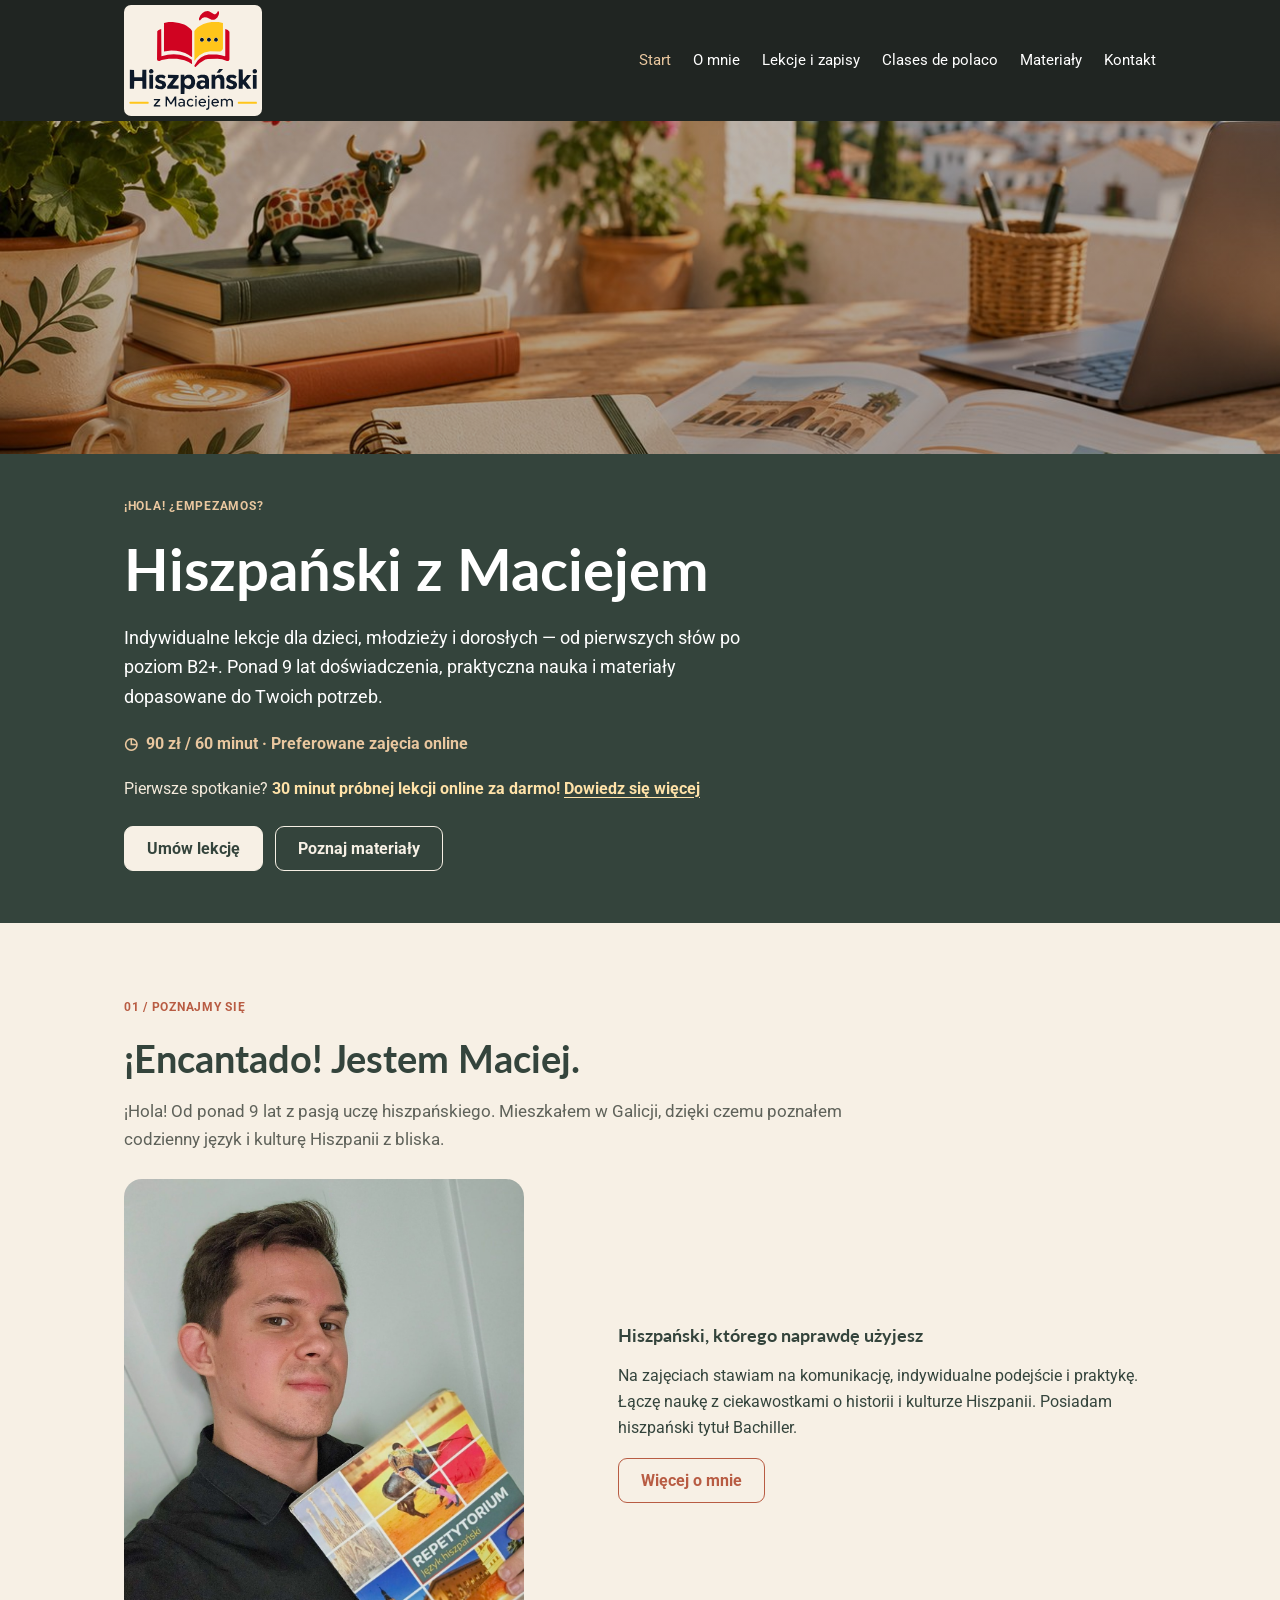
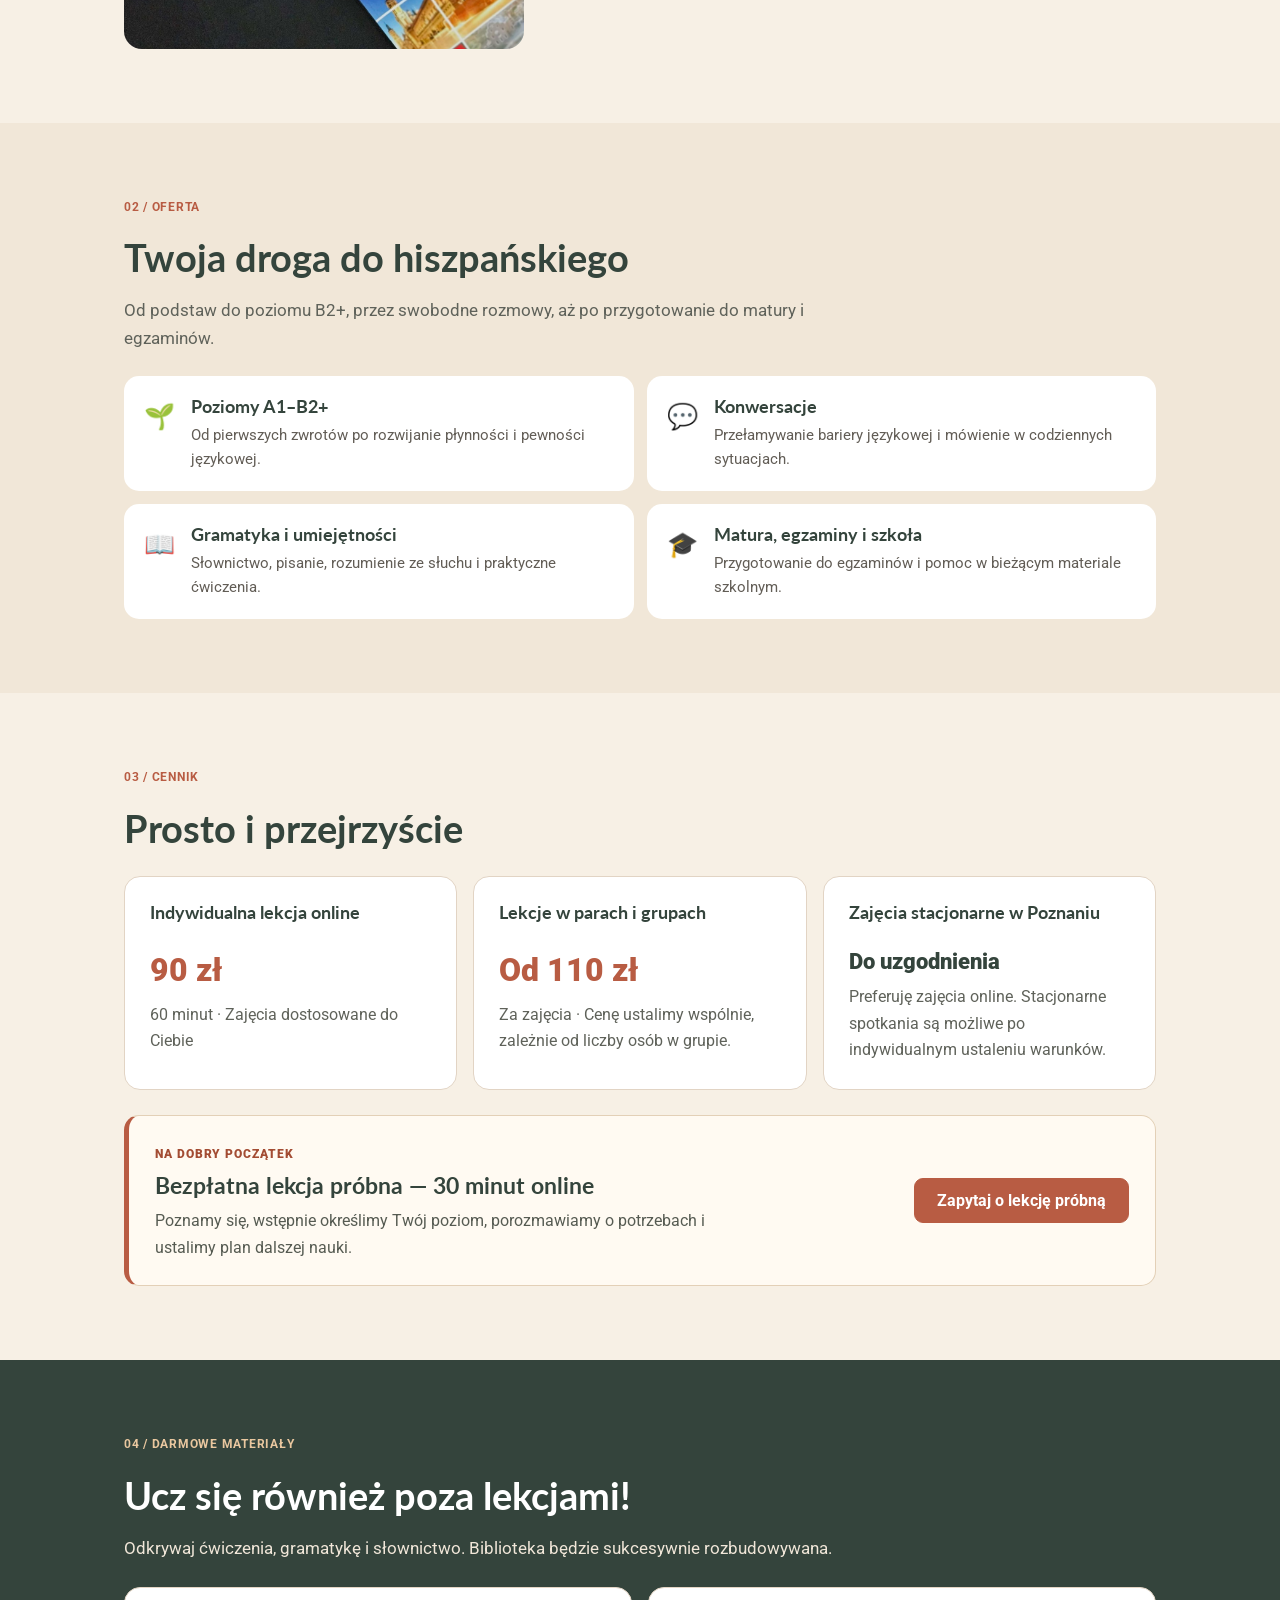
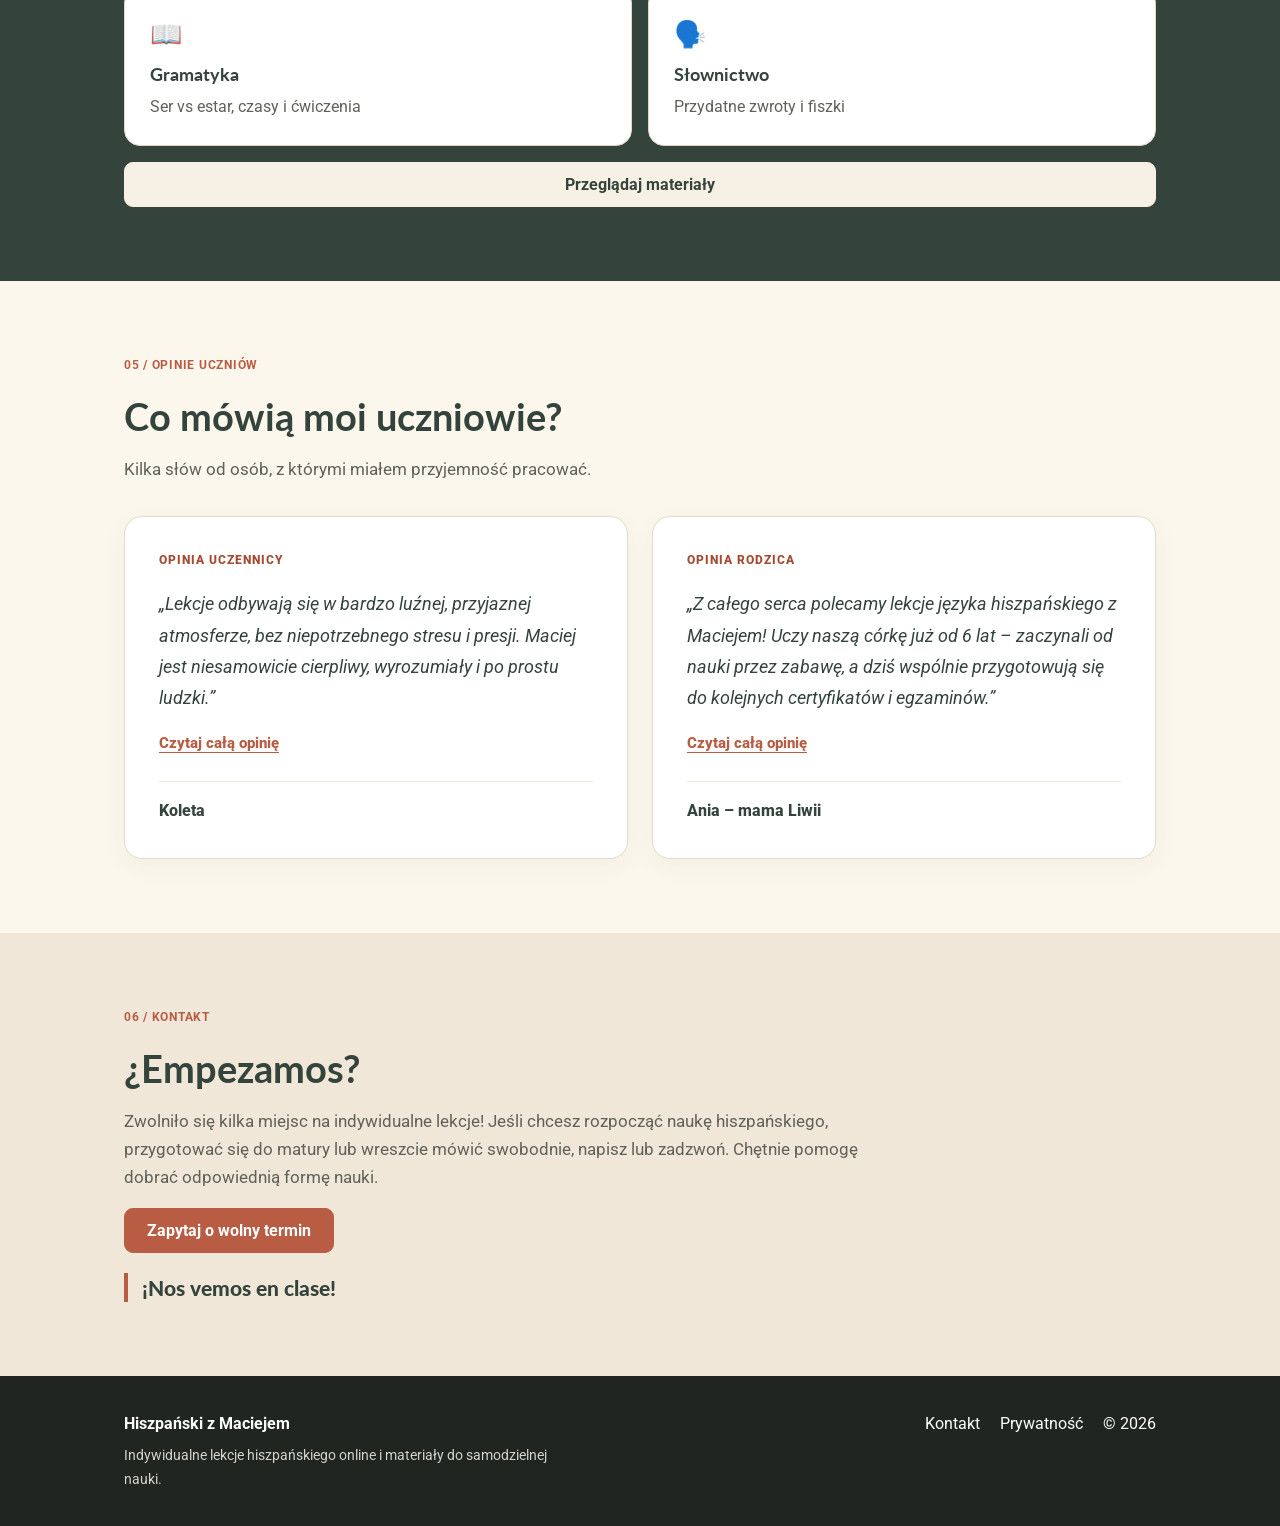
==== index.html @ 3c107425 "Label Polish lesson navigation in Spanish for Spanish-speaking visitors" ====
<!doctype html><html lang="pl"><head><meta charset="UTF-8"><meta name="viewport" content="width=device-width,initial-scale=1"><meta name="description" content="Indywidualne lekcje hiszpańskiego online: 90 zł / 60 minut. Bezpłatna lekcja próbna online 30 minut i darmowe materiały do nauki."><meta name="theme-color" content="#34443c"><title>Strona główna | Hiszpański z Maciejem</title><link rel="icon" href="assets/img/favicon.svg" type="image/svg+xml"><link rel="stylesheet" href="assets/css/style.css?v=20261109-opinie-karty"></head><body><a class="skip" href="#main">Przejdź do treści</a><header class="header"><div class="wrap nav"><a class="brand" href="index.html"><img src="assets/img/logo-stacked.svg" alt="Hiszpański z Maciejem"></a><button id="menu-toggle" aria-label="Otwórz menu" aria-controls="main-nav" aria-expanded="false">☰</button><nav id="main-nav" aria-label="Menu główne"><a href="index.html" aria-current="page">Start</a><a href="o-mnie.html" >O mnie</a><a href="lekcje.html" >Lekcje i zapisy</a><a href="polaco.html" lang="es" title="Clases de polaco para hispanohablantes">Clases de polaco</a><a href="materialy.html" >Materiały</a><a href="kontakt.html" >Kontakt</a></nav></div></header><main id="main"><section class="hero"><div class="hero-photo" role="img" aria-label="Śródziemnomorskie miejsce do nauki hiszpańskiego"></div><div class="wrap hero-content"><p class="eyebrow">¡HOLA! ¿EMPEZAMOS?</p><h1>Hiszpański z Maciejem</h1><p>Indywidualne lekcje dla dzieci, młodzieży i dorosłych — od pierwszych słów po poziom B2+. Ponad 9 lat doświadczenia, praktyczna nauka i materiały dopasowane do Twoich potrzeb.</p><div class="hero-price">◷ &nbsp;90 zł / 60 minut · Preferowane zajęcia online</div><p class="hero-trial">Pierwsze spotkanie? <strong>30 minut próbnej lekcji online za darmo!</strong> <a href="kontakt.html#lekcja-probna">Dowiedz się więcej</a></p><div class="actions"><a class="btn btn-light" href="kontakt.html#dane-kontaktowe">Umów lekcję</a><a class="btn btn-outline-light" href="materialy.html">Poznaj materiały</a></div></div></section><section class="section "><div class="wrap"><p class="eyebrow">01 / POZNAJMY SIĘ</p><h2>¡Encantado! Jestem Maciej.</h2><p class="lead">¡Hola! Od ponad 9 lat z pasją uczę hiszpańskiego. Mieszkałem w Galicji, dzięki czemu poznałem codzienny język i kulturę Hiszpanii z bliska.</p><div class="split"><img class="portrait" src="assets/img/maciej.jpg" alt="Maciej z podręcznikiem do nauki języka hiszpańskiego"><div><h3>Hiszpański, którego naprawdę użyjesz</h3><p>Na zajęciach stawiam na komunikację, indywidualne podejście i praktykę. Łączę naukę z ciekawostkami o historii i kulturze Hiszpanii. Posiadam hiszpański tytuł Bachiller.</p><a class="btn btn-line" href="o-mnie.html">Więcej o mnie</a></div></div></div></section><section class="section "><div class="wrap"><p class="eyebrow">02 / OFERTA</p><h2>Twoja droga do hiszpańskiego</h2><p class="lead">Od podstaw do poziomu B2+, przez swobodne rozmowy, aż po przygotowanie do matury i egzaminów.</p><div class="offer-grid"><div class="offer-card"><span class="offer-icon" aria-hidden="true">🌱</span><div><h3>Poziomy A1–B2+</h3><p>Od pierwszych zwrotów po rozwijanie płynności i pewności językowej.</p></div></div><div class="offer-card"><span class="offer-icon" aria-hidden="true">💬</span><div><h3>Konwersacje</h3><p>Przełamywanie bariery językowej i mówienie w codziennych sytuacjach.</p></div></div><div class="offer-card"><span class="offer-icon" aria-hidden="true">📖</span><div><h3>Gramatyka i umiejętności</h3><p>Słownictwo, pisanie, rozumienie ze słuchu i praktyczne ćwiczenia.</p></div></div><div class="offer-card"><span class="offer-icon" aria-hidden="true">🎓</span><div><h3>Matura, egzaminy i szkoła</h3><p>Przygotowanie do egzaminów i pomoc w bieżącym materiale szkolnym.</p></div></div></div></div></section><section class="section "><div class="wrap"><p class="eyebrow">03 / CENNIK</p><h2>Prosto i przejrzyście</h2><p class="lead"></p><div class="cards three"><article class="price-card"><h3>Indywidualna lekcja online</h3><p class="price">90 zł</p><p>60 minut · Zajęcia dostosowane do Ciebie</p></article><article class="price-card"><h3>Lekcje w parach i grupach</h3><p class="price">Od 110 zł</p><p>Za zajęcia · Cenę ustalimy wspólnie, zależnie od liczby osób w grupie.</p></article><article class="price-card"><h3>Zajęcia stacjonarne w Poznaniu</h3><p class="price alt">Do uzgodnienia</p><p>Preferuję zajęcia online. Stacjonarne spotkania są możliwe po indywidualnym ustaleniu warunków.</p></article></div><aside class="trial-promo" aria-label="Bezpłatna lekcja próbna"><div><span class="trial-label">NA DOBRY POCZĄTEK</span><h3>Bezpłatna lekcja próbna — 30 minut online</h3><p>Poznamy się, wstępnie określimy Twój poziom, porozmawiamy o potrzebach i ustalimy plan dalszej nauki.</p></div><a class="btn" href="kontakt.html#dane-kontaktowe">Zapytaj o lekcję próbną</a></aside></div></section><section class="section dark"><div class="wrap"><p class="eyebrow">04 / DARMOWE MATERIAŁY</p><h2>Ucz się również poza lekcjami!</h2><p class="lead">Odkrywaj ćwiczenia, gramatykę i słownictwo. Biblioteka będzie sukcesywnie rozbudowywana.</p><div class="cards two"><a class="tile" href="materialy.html?temat=gramatyka"><span>📖</span><h3>Gramatyka</h3><p>Ser vs estar, czasy i ćwiczenia</p></a><a class="tile" href="materialy.html?temat=slownictwo"><span>🗣️</span><h3>Słownictwo</h3><p>Przydatne zwroty i fiszki</p></a></div><a class="btn btn-light full" href="materialy.html">Przeglądaj materiały</a></div></section><section class="section testimonials-section" id="opinie" aria-labelledby="testimonials-title"><div class="wrap"><p class="eyebrow">05 / OPINIE UCZNIÓW</p><h2 id="testimonials-title">Co mówią moi uczniowie?</h2><p class="lead testimonials-lead">Kilka słów od osób, z którymi miałem przyjemność pracować.</p><div class="testimonials-grid"><article class="testimonial-card"><span class="testimonial-kicker">OPINIA UCZENNICY</span><details class="testimonial-details"><summary><span class="testimonial-excerpt">„Lekcje odbywają się w bardzo luźnej, przyjaznej atmosferze, bez niepotrzebnego stresu i presji. Maciej jest niesamowicie cierpliwy, wyrozumiały i po prostu ludzki.”</span><span class="testimonial-action"><span class="testimonial-action-open">Czytaj całą opinię</span><span class="testimonial-action-close">Zwiń opinię</span></span></summary><blockquote class="testimonial-full"><p>„Lekcje odbywają się w bardzo luźnej, przyjaznej atmosferze, bez niepotrzebnego stresu i presji. Maciej jest niesamowicie cierpliwy, wyrozumiały i po prostu ludzki. Można się dogadać, zmienić plany, przełożyć coś, kiedy życie trochę pokrzyżuje szyki, i zawsze spotyka się to ze zrozumieniem. Nie ma nerwów, zniecierpliwienia ani poczucia, że za coś trzeba przepraszać. Do tego ziomalskie podejście, dzięki któremu nauka jest przyjemnością. Super człowiek i świetny nauczyciel. Polecam z całego serca!”</p></blockquote></details><cite class="testimonial-author">Koleta</cite></article><article class="testimonial-card"><span class="testimonial-kicker">OPINIA RODZICA</span><details class="testimonial-details"><summary><span class="testimonial-excerpt">„Z całego serca polecamy lekcje języka hiszpańskiego z Maciejem! Uczy naszą córkę już od 6 lat – zaczynali od nauki przez zabawę, a dziś wspólnie przygotowują się do kolejnych certyfikatów i egzaminów.”</span><span class="testimonial-action"><span class="testimonial-action-open">Czytaj całą opinię</span><span class="testimonial-action-close">Zwiń opinię</span></span></summary><blockquote class="testimonial-full"><p>„Z całego serca polecamy lekcje języka hiszpańskiego z Maciejem! Uczy naszą córkę już od 6 lat – zaczynali od nauki przez zabawę, a dziś wspólnie przygotowują się do kolejnych certyfikatów i egzaminów.</p><p>Maciej jest niezwykle cierpliwy, uważny i metodyczny. Dużą wagę przykłada do dokładnego wyjaśniania zagadnień, utrwalania nowego materiału i regularnych powtórek. Jednocześnie potrafi doskonale dopasować metody pracy do wieku, potrzeb i możliwości dziecka. Korzysta z różnorodnych materiałów i pomocy dydaktycznych – podręczników, ćwiczeń, kart pracy, quizów, filmików, książek czy krzyżówek. Co jednak szczególnie cenne, potrafi wyjść poza tradycyjne ramy lekcji i przenieść naukę do codziennego życia. Oklejanie przedmiotów w pokoju hiszpańskimi nazwami, aby utrwalić słownictwo, czy wspólny spacer po okolicy, podczas którego dziecko opisywało drogę i kierunki po hiszpańsku, to tylko niektóre z pomysłów, dzięki którym nauka staje się ciekawa, naturalna i naprawdę angażująca.</p><p>Świetnie motywuje, docenia postępy, a jednocześnie konstruktywnie wskazuje obszary do dalszej pracy. Co najważniejsze, nasza córka po sześciu latach nadal z przyjemnością czeka na kolejne lekcje. W jej opinii Maciej jest „genialnym nauczycielem” – a z ust nastolatki to naprawdę wyjątkowy komplement!</p><p>Polecamy Macieja z pełnym przekonaniem każdemu, kto szuka zaangażowanego, profesjonalnego nauczyciela, który nie tylko skutecznie uczy języka, ale także potrafi zarazić nim swoją pasją!”</p></blockquote></details><cite class="testimonial-author">Ania – mama Liwii</cite></article></div></div></section><section class="section "><div class="wrap"><p class="eyebrow">06 / KONTAKT</p><h2>¿Empezamos?</h2><p class="lead">Zwolniło się kilka miejsc na indywidualne lekcje! Jeśli chcesz rozpocząć naukę hiszpańskiego, przygotować się do matury lub wreszcie mówić swobodnie, napisz lub zadzwoń. Chętnie pomogę dobrać odpowiednią formę nauki.</p><a class="btn" href="kontakt.html#dane-kontaktowe">Zapytaj o wolny termin</a><p class="contact-tagline">¡Nos vemos en clase!</p></div></section></main><footer><div class="wrap footer-inner"><div><strong>Hiszpański z Maciejem</strong><p>Indywidualne lekcje hiszpańskiego online i materiały do samodzielnej nauki.</p></div><div class="foot-links"><a href="kontakt.html">Kontakt</a><a href="polityka-prywatnosci.html">Prywatność</a><span>© <span id="year">2026</span></span></div></div></footer><script src="assets/js/main.js?v=20261109-opinie-karty" defer></script></body></html>
---- assets/css/style.css ----
@import url('https://fonts.googleapis.com/css2?family=Lato:wght@400;700;900&family=Roboto:wght@400;500;700&display=swap');
:root{--cream:#F7F0E5;--sand:#E8DDCA;--terra:#B85C43;--green:#34443C;--olive:#68765A;--ink:#34443C;--muted:#5F625A;--gold:#E9C79F}*{box-sizing:border-box}html{scroll-behavior:smooth}body{margin:0;background:var(--cream);color:var(--ink);font-family:Roboto,Arial,sans-serif;line-height:1.65}img{max-width:100%;display:block}h1,h2,h3{font-family:Lato,Arial,sans-serif;line-height:1.25;margin:0 0 16px}h1{font-size:clamp(2.1rem,5vw,3.6rem)}h2{font-size:clamp(1.65rem,3.6vw,2.4rem)}h3{font-size:1.1rem}p{margin:0 0 16px}a{color:inherit}.wrap{max-width:1080px;margin:auto;padding:0 24px}.skip{position:absolute;top:-100px;left:8px;background:#fff;z-index:10;padding:8px}.skip:focus{top:8px}.header{background:#202522;position:relative;z-index:5}.nav{display:flex;align-items:center;justify-content:space-between;gap:22px;min-height:116px;padding-top:5px;padding-bottom:5px}.brand{display:flex;flex:0 0 auto;align-items:center;justify-content:center;background:var(--cream);border-radius:7px;padding:4px;line-height:0}.brand img{display:block;width:130px;max-width:100%;height:auto}nav{display:flex;gap:22px;align-items:center}nav a{color:#fff;text-decoration:none;font-size:.95rem}nav a:hover,nav a[aria-current]{color:var(--gold)}#menu-toggle{display:none;background:none;border:1px solid #fff;color:#fff;border-radius:6px;padding:5px 12px;font-size:23px}.hero{background:var(--green);color:#fff}.hero-photo{height:clamp(190px,26vw,340px);background:linear-gradient(#0004,#0005),url('../img/nauka.jpg') center 43%/cover no-repeat}.hero-content{padding-top:42px;padding-bottom:52px}.hero h1{margin-bottom:18px}.hero-content>p:not(.eyebrow){max-width:620px;font-size:1.12rem}.hero-price{color:var(--gold);font-weight:700;margin:20px 0 25px}.eyebrow{text-transform:uppercase;color:var(--terra);font-weight:700;letter-spacing:.06em;font-size:.78rem;margin-bottom:16px}.hero .eyebrow,.dark .eyebrow{color:var(--gold)}.actions{display:flex;gap:12px;flex-wrap:wrap}.btn{appearance:none;display:inline-block;background:var(--terra);color:white;border:1px solid var(--terra);border-radius:9px;padding:12px 22px;text-decoration:none;cursor:pointer;font:700 1rem Roboto,Arial,sans-serif;text-align:center}.btn:hover{filter:brightness(.94)}.btn-light{background:var(--cream);border-color:var(--cream);color:var(--green)}.btn-outline-light{background:transparent;border-color:var(--cream);color:var(--cream)}.btn-line{background:transparent;color:var(--terra)}.btn.full{display:block;margin-top:16px}.section{padding:74px 0}.section:nth-of-type(odd){background:#F1E7D8}.section.dark{background:var(--green);color:white}.lead{font-size:1.06rem;max-width:750px;color:var(--muted)}.dark .lead{color:#F0E6D8}.split{display:grid;grid-template-columns:minmax(0,1fr) minmax(0,1.2fr);align-items:center;gap:45px;margin-top:25px}.portrait{width:100%;max-width:400px;max-height:470px;object-fit:cover;object-position:center 35%;border-radius:18px}.cards{display:grid;gap:16px;margin-top:24px}.two{grid-template-columns:repeat(2,minmax(0,1fr))}.three{grid-template-columns:repeat(3,minmax(0,1fr))}.offer-grid{display:grid;grid-template-columns:repeat(2,minmax(0,1fr));gap:13px;margin-top:23px}.offer-card{background:white;border-radius:15px;padding:20px;display:flex;align-items:flex-start;gap:16px}.offer-card p{color:#625D56;font-size:.91rem;margin:0}.offer-card h3{margin:0 0 5px}.offer-icon{font-size:25px}.price-card,.tile,.material-card{background:white;border:1px solid #E2D4C4;border-radius:16px;padding:25px}.price-card h3{margin-bottom:20px}.price{font-size:2rem;color:var(--terra);font-weight:900;margin-bottom:5px}.price.alt{font-size:1.35rem;color:var(--green)}.price-card p:last-child{color:var(--muted);margin:0}.tile{text-decoration:none;color:var(--green)}.tile>span{font-size:26px}.tile h3{margin:8px 0}.tile p{color:var(--muted);margin:0}.dark .tile{color:var(--green)}.page-hero{background:var(--green);color:white;padding:68px 0}.page-hero p{max-width:750px}.page-hero .eyebrow{color:var(--gold)}.reading{max-width:780px}.reading h2{margin:28px 0 14px}.note{background:#fff4db;border-left:4px solid var(--terra);padding:14px 18px;border-radius:6px;color:#604e3f}.steps{padding-left:24px}.steps li{margin:12px 0}.filters{display:grid;grid-template-columns:2fr 1fr 1fr;gap:12px;margin:0 0 16px}.filters label,.contact-form label{font-weight:700;font-size:.88rem;display:block}input,select,textarea{width:100%;padding:12px;border:1px solid #c8b9a7;border-radius:9px;font:inherit;background:#fff;color:var(--ink);margin-top:6px}input:focus,select:focus,textarea:focus{outline:2px solid var(--terra);outline-offset:1px}.small{font-size:.82rem;color:var(--olive);margin-top:12px}.center{text-align:center}.material-card{display:flex;flex-direction:column;gap:9px}.material-card h3{margin:0}.material-card p{color:var(--muted);font-size:.92rem;margin:0;flex:1}.chip{display:inline-block;font-size:.74rem;background:#E9DCC8;border-radius:30px;padding:3px 9px;width:max-content;font-weight:700}.material-card a{color:var(--terra);font-weight:700}.back{display:inline-block;margin-bottom:15px;color:var(--terra)}.example{padding:13px 16px;background:white;border-left:3px solid var(--olive);margin:10px 0;border-radius:5px}.example strong{display:block}.example span{color:var(--muted)}fieldset{border:1px solid #D8C9B7;border-radius:12px;padding:18px;margin:18px 0;background:#fff}legend{font-weight:700;padding:0 5px}.answer{display:block;margin:9px 0}.answer input{width:auto;margin:0 8px 0 0}.feedback{font-size:.9rem;margin-top:8px;font-weight:700}.contact-form{display:grid;gap:18px}.foot-links{display:flex;gap:20px;flex-wrap:wrap}footer{background:#202522;color:white;padding:35px 0}.footer-inner{display:flex;justify-content:space-between;gap:25px}.footer-inner p{max-width:440px;font-size:.88rem;color:#d5d2ca;margin:7px 0 0}footer a{text-decoration:none}footer a:hover{text-decoration:underline}[hidden]{display:none!important}:focus-visible{outline:3px solid #DCA96C;outline-offset:3px}@media(max-width:750px){.nav{min-height:84px;padding-top:5px;padding-bottom:5px}.brand img{width:90px}#menu-toggle{display:block;order:2}nav{display:none;position:absolute;top:100%;left:0;right:0;background:#202522;padding:12px 24px 22px;flex-direction:column;align-items:flex-start}nav.open{display:flex}.hero-photo{height:225px}.hero-content{padding-top:35px;padding-bottom:35px}.section{padding:48px 0}.split,.offer-grid,.two,.three{grid-template-columns:1fr}.portrait{max-width:340px;max-height:450px}.filters{grid-template-columns:1fr}.footer-inner{flex-direction:column}.wrap{padding-left:18px;padding-right:18px}.actions{flex-direction:column}.actions .btn{width:100%}}@media print{.header,footer,.btn,.back,.contact-form,.actions{display:none!important}body{background:#fff!important}.section,.page-hero{background:#fff!important;color:#000!important;padding:12px}.wrap{max-width:100%}.quiz button{display:none}}

/* Czytelne zakończenie sekcji kontaktowej na stronie głównej. */
.contact-tagline{font-family:Lato,Arial,sans-serif;font-size:clamp(1.1rem,2.2vw,1.3rem);font-weight:900;line-height:1.4;color:var(--green);margin:20px 0 0;padding-left:14px;border-left:4px solid var(--terra);text-align:left}

/* Rozbudowane materiały dydaktyczne: wyjaśnienia, czytanki i słowniczki. */
.grammar-rule{background:#fff;border:1px solid #e2d4c4;border-radius:12px;padding:18px 20px;margin:14px 0}
.grammar-rule h3{color:var(--terra);font-size:1.13rem;margin:0 0 8px}
.grammar-rule p{margin:0 0 10px}
.grammar-rule p:last-child{margin-bottom:0}
.grammar-rule-example{background:#f7f0e5;border-left:3px solid var(--olive);padding:8px 12px;border-radius:3px}
.grammar-rule-example strong{color:var(--green)}
.reading-text{background:#fff;border-left:5px solid var(--terra);border-radius:10px;padding:23px 25px;font-size:1.08rem;line-height:1.85}
.reading-text p:last-child{margin-bottom:0}
.lesson-glossary{display:grid;grid-template-columns:repeat(2,minmax(0,1fr));gap:10px 15px}
.glossary-entry{background:#fff;border:1px solid #e2d4c4;padding:12px 15px;border-radius:9px}
.glossary-entry dt{font-weight:700;color:var(--green)}
.glossary-entry dd{margin:4px 0 0;color:var(--muted)}
.quiz-heading{margin:24px 0 12px;color:var(--terra)}
.quiz fieldset:focus-within{border-color:var(--terra)}
@media(max-width:750px){.lesson-glossary{grid-template-columns:1fr}.reading-text{padding:18px}}


/* Gry edukacyjne: krzyżówki, wykreślanki oraz uzupełnianie luk. */
.game-panel{background:#fffaf2;border:1px solid #e2d4c4;border-radius:18px;padding:clamp(16px,3vw,30px);max-width:100%}
.game-instruction{color:var(--muted);max-width:760px;margin:0 0 22px}
.game-grid-scroll{max-width:100%;overflow-x:auto;overflow-y:hidden;padding-bottom:9px;overscroll-behavior-x:contain}
.cross-grid,.search-grid{--cell:39px;display:grid;grid-template-columns:repeat(var(--cols),var(--cell));gap:3px;width:max-content;margin:auto;padding:12px;background:#e8ddca;border-radius:12px}
.cross-cell,.search-cell{width:var(--cell);height:var(--cell);position:relative}
.cross-cell.blocked{background:transparent}
.cross-cell .cross-num{position:absolute;top:0;left:3px;font-size:.57rem;line-height:1.3;color:#4e5d55;pointer-events:none;z-index:1}
.cross-cell .cross-letter{display:block;width:100%;height:100%;margin:0;padding:9px 2px 0;background:white;color:#162b26;text-align:center;font:700 1.13rem Lato,Arial,sans-serif;border:1px solid #cbbda9;border-radius:3px;min-width:0}
.cross-cell.active .cross-letter{background:#fff4d6;border-color:#b78547}
.cross-cell.incorrect .cross-letter{background:#ffe5e0;border:2px solid #b85c43}
.cross-clues{display:grid;grid-template-columns:repeat(2,minmax(0,1fr));gap:22px;margin-top:25px}
.cross-clue-panel{min-width:0}
.cross-clue-panel h3{color:var(--terra);margin:0 0 12px}
.cross-clue{display:block;width:100%;margin:0 0 7px;padding:11px 13px;text-align:left;line-height:1.5;font:inherit;color:var(--green);background:white;border:1px solid #e2d4c4;border-radius:8px;cursor:pointer}
.cross-clue:hover,.cross-clue[aria-pressed="true"]{background:#fff0d1;border-color:#bf936a}
.search-cell{display:flex;align-items:center;justify-content:center;border:1px solid #d8c9b7;background:white;color:#253b32;border-radius:5px;cursor:pointer;font:700 1rem Lato,Arial,sans-serif;padding:0;touch-action:manipulation}
.search-cell:hover{background:#fff0d1}
.search-cell.chosen{background:#ffd388;border:2px solid var(--terra)}
.search-cell.found{background:#cadfc5;border-color:#4d7c51;color:#173e25}
.search-cell.chosen.found{outline:2px solid var(--terra)}
.search-words{list-style:none;display:grid;grid-template-columns:repeat(auto-fit,minmax(115px,1fr));gap:9px;margin:16px 0;padding:0}
.search-words li{border:1px solid #e2d4c4;background:white;border-radius:8px;padding:8px 10px;font-weight:700;text-align:center;letter-spacing:.025em}
.search-words li.word-found{background:#e2f0df;color:#3b6841;text-decoration:line-through}
.game-progress{font-weight:700;margin:18px 0 0}
.game-actions{display:flex;flex-wrap:wrap;align-items:center;gap:10px;margin-top:22px}
.game-actions .btn{min-height:44px}
.game-status{margin:18px 0 0;font-weight:700;min-height:1.5em;color:var(--green)}
.gap-paragraph{background:white;border:1px solid #e2d4c4;border-radius:12px;padding:18px 20px;line-height:2.8;font-size:1.06rem}
.gap-inline{display:inline-flex;align-items:center;gap:5px;margin:2px 4px 2px 2px;vertical-align:baseline}
.gap-input{width:12ch;max-width:38vw;min-width:8ch;margin:0;padding:6px 7px;border-radius:6px;border:1.5px solid #bca38c;background:#fff;font:700 1rem Roboto,Arial,sans-serif;text-align:center}
.gap-input.gap-correct{border-color:#34834d;background:#eaf7e9}
.gap-input.gap-wrong{border-color:#b85c43;background:#ffece4}
.gap-hint{color:#625d56;font-size:.68rem;white-space:normal;line-height:1.3;max-width:140px}
.gap-bank{background:#f7f0e5;border:1px solid #e2d4c4;border-radius:12px;padding:16px;margin:0 0 22px}
.gap-bank h3{font-size:1rem;margin-bottom:12px}
.gap-bank-list{display:flex;flex-wrap:wrap;gap:8px}
.gap-bank-button{border:1px solid #bea790;background:white;color:var(--green);font:700 .94rem Roboto,Arial,sans-serif;border-radius:20px;padding:8px 14px;cursor:pointer}
.gap-bank-button:hover{background:#fff0d1}
.gap-feedback{padding-left:22px;margin-top:20px}
.gap-feedback li{margin:7px 0}
.feedback-ok{color:#267343}
.feedback-error{color:#8f4333}
.game-library{border-top:1px solid #e2d4c4}
.game-library .filters{max-width:310px;display:block;margin:15px 0 20px}
.game-library .filters select{margin-top:6px}
@media(max-width:750px){
.cross-grid,.search-grid{--cell:33px;gap:2px;padding:9px}
.cross-cell .cross-letter{font-size:.95rem;padding-top:7px}
.cross-cell .cross-num{font-size:.49rem;left:2px}
.cross-clues{grid-template-columns:1fr;gap:17px}
.game-actions{flex-direction:column;align-items:stretch}
.game-actions .btn{width:100%}
.gap-paragraph{padding:12px;line-height:2.5}
.gap-hint{max-width:110px;font-size:.62rem}
.game-panel{padding:12px}
}
@media print{.game-actions,.game-status,.gap-bank{display:none!important}.game-panel{border:none;padding:0}.cross-grid,.search-grid{print-color-adjust:exact;-webkit-print-color-adjust:exact}.gap-input{border:1px solid #777}}


/* Bezpłatna lekcja próbna online */
.hero-trial{max-width:680px;margin:-7px 0 25px;font-size:1rem!important;line-height:1.6;color:#f4eadb}
.hero-trial strong{color:#ffe2a8}
.hero-trial a{color:#ffe2a8;font-weight:700;text-decoration:underline;text-underline-offset:3px}
.trial-card{margin:28px 0 24px;padding:26px 28px;border-radius:15px;border:1px solid #ead3b5;border-left:5px solid var(--terra);background:#fff9ed;box-shadow:0 3px 16px #34443c0b;scroll-margin-top:22px}
.trial-card h3{font-size:clamp(1.3rem,2.5vw,1.62rem);margin:10px 0 13px;color:var(--green)}
.trial-card p{color:#4f554c;max-width:690px}
.trial-card .btn{margin-top:5px}
.trial-label{display:inline-block;font-size:.77rem;font-weight:900;letter-spacing:.075em;color:#a34c33}
.trial-promo{display:flex;align-items:center;justify-content:space-between;gap:28px;margin-top:25px;padding:24px 26px;border-radius:15px;background:#fffaf2;border:1px solid #e3d0b7;border-left:5px solid var(--terra)}
.trial-promo h3{font-size:clamp(1.15rem,2.2vw,1.42rem);margin:6px 0 8px;color:var(--green)}
.trial-promo p{color:#565b52;margin:0;max-width:610px}
.trial-promo .btn{flex:0 0 auto}
@media(max-width:750px){.trial-card{padding:20px 18px}.trial-promo{flex-direction:column;align-items:stretch;padding:21px 18px;gap:18px}.trial-promo .btn{width:100%}.hero-trial{font-size:.95rem!important}}

/* Większy odstęp pod zaproszeniem na lekcję próbną w sekcji zapisów. */
.lesson-trial-card{margin-top:28px;margin-bottom:46px}
@media(max-width:750px){.lesson-trial-card{margin-bottom:34px}}

/* Nawigacja po dodaniu strony Polaco con Maciej */
@media (min-width:751px) and (max-width:1020px){
  .nav{gap:12px}
  .brand img{width:110px}
  nav{gap:12px}
  nav a{font-size:.86rem}
}
@media (min-width:751px) and (max-width:900px){
  .nav{min-height:84px}
  .brand img{width:90px}
  #menu-toggle{display:block;order:2}
  nav{display:none;position:absolute;top:100%;left:0;right:0;background:#202522;padding:12px 24px 22px;flex-direction:column;align-items:flex-start;gap:14px}
  nav.open{display:flex}
  nav a{font-size:.95rem}
}

/* Opinie uczniów na stronie głównej — statyczne karty, bez karuzeli */
.testimonials-section{background:#fcf7ed}
.testimonials-lead{max-width:760px;margin-bottom:32px}
.testimonials-grid{display:grid;grid-template-columns:repeat(2,minmax(0,1fr));gap:24px;align-items:stretch}
.testimonial-card{min-width:0;background:#fff;border:1px solid #e7d9c8;border-radius:18px;padding:clamp(22px,3vw,34px);box-shadow:0 7px 24px #34443c0c;display:flex;flex-direction:column}
.testimonial-kicker{display:block;margin-bottom:18px;color:#a34c33;font-size:.74rem;font-weight:850;letter-spacing:.085em}
.testimonial-details{margin:0;flex:1}
.testimonial-details summary{list-style:none;cursor:pointer}
.testimonial-details summary::-webkit-details-marker{display:none}
.testimonial-details summary::marker{content:""}
.testimonial-excerpt{display:block;font-size:clamp(1rem,1.7vw,1.12rem);line-height:1.75;font-style:italic;color:var(--green);overflow-wrap:anywhere}
.testimonial-action{display:inline-flex;align-items:center;margin-top:17px;color:var(--terra);font-weight:800;font-size:.93rem;text-decoration:underline;text-underline-offset:4px}
.testimonial-action-close,.testimonial-details[open] .testimonial-action-open{display:none}
.testimonial-details[open] .testimonial-action-close{display:inline}
.testimonial-details[open] .testimonial-excerpt{display:none}
.testimonial-details summary:hover .testimonial-action{color:#8f3e2a}
.testimonial-details summary:focus-visible{outline:3px solid var(--terra);outline-offset:6px;border-radius:4px}
.testimonial-full{margin:20px 0 0;padding:0;border:0;color:#4b554d;font-size:1rem;line-height:1.8;overflow-wrap:anywhere}
.testimonial-full p{margin:0 0 14px}
.testimonial-full p:last-child{margin-bottom:0}
.testimonial-author{display:block;margin-top:25px;padding-top:16px;border-top:1px solid #efe7dc;font-style:normal;font-weight:800;color:var(--green)}
@media(max-width:750px){.testimonials-grid{grid-template-columns:1fr;gap:18px}.testimonials-lead{margin-bottom:25px}.testimonial-card{padding:23px 20px}}
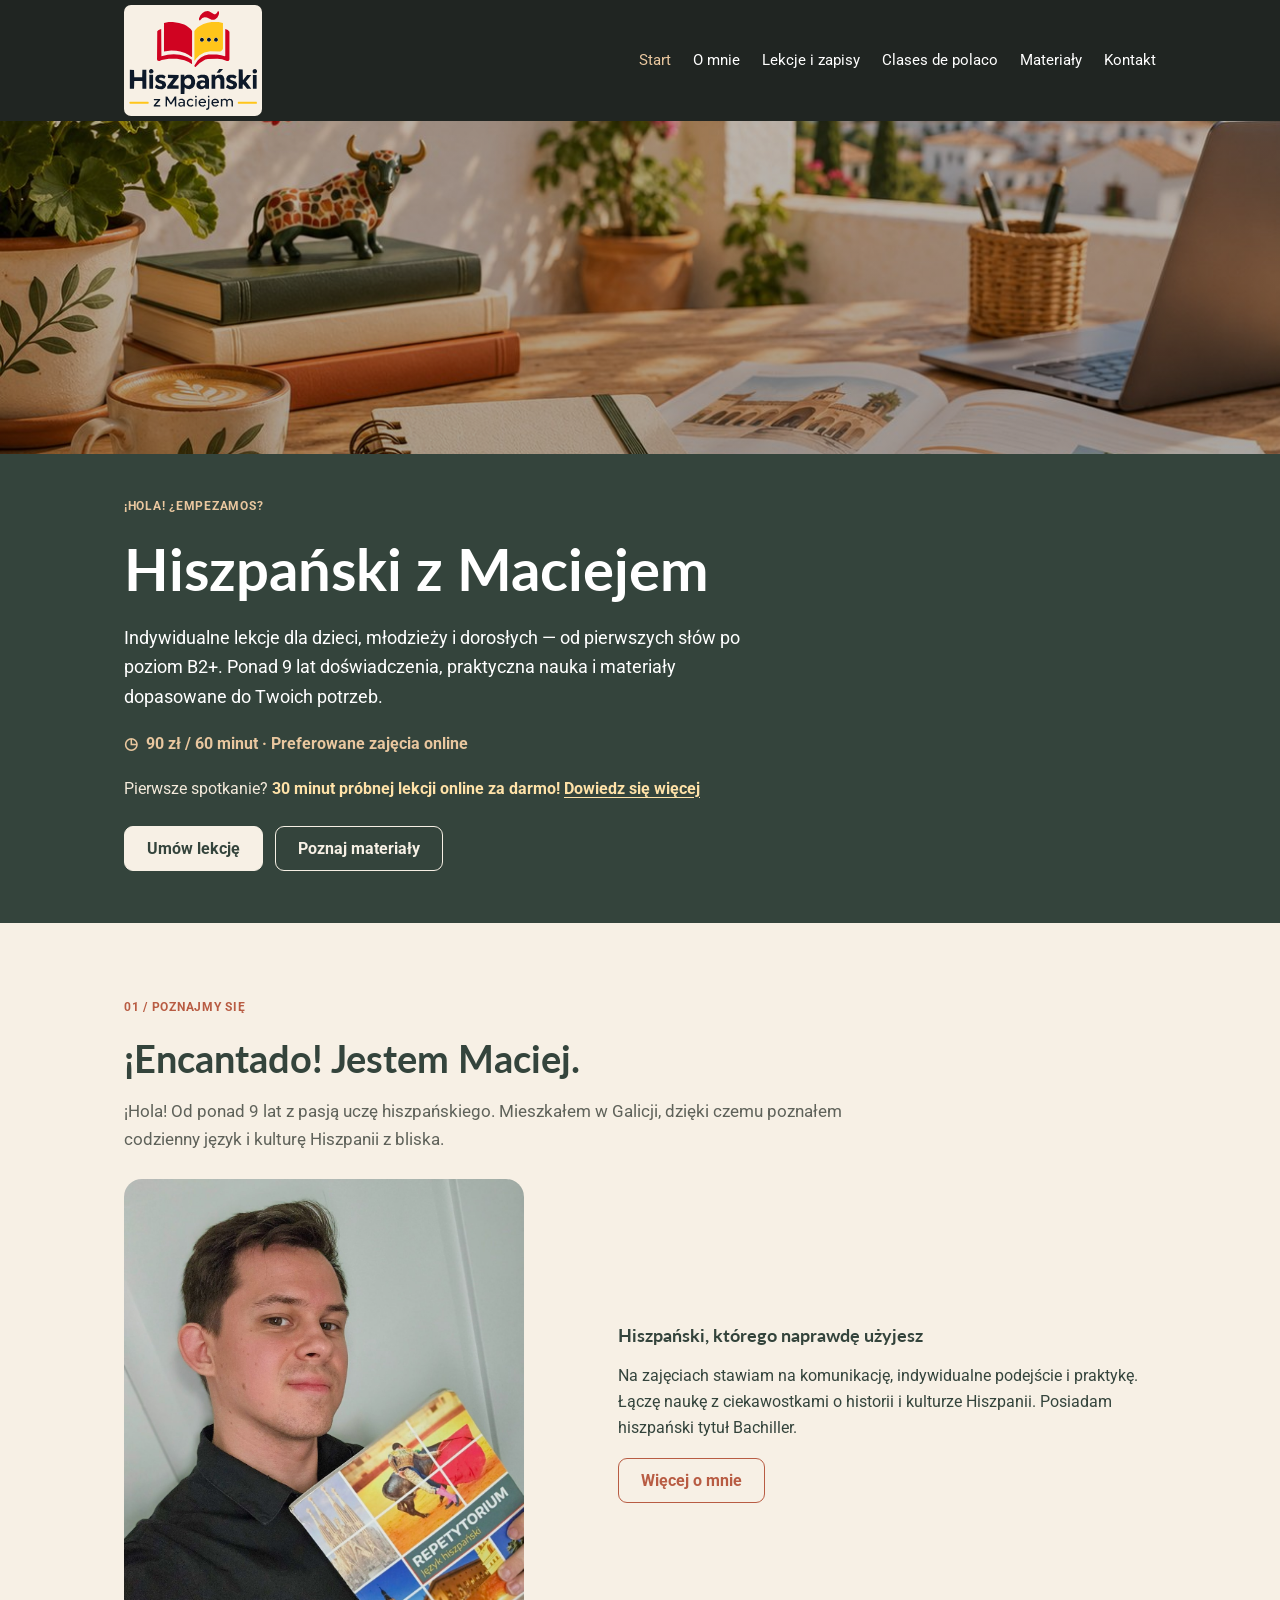
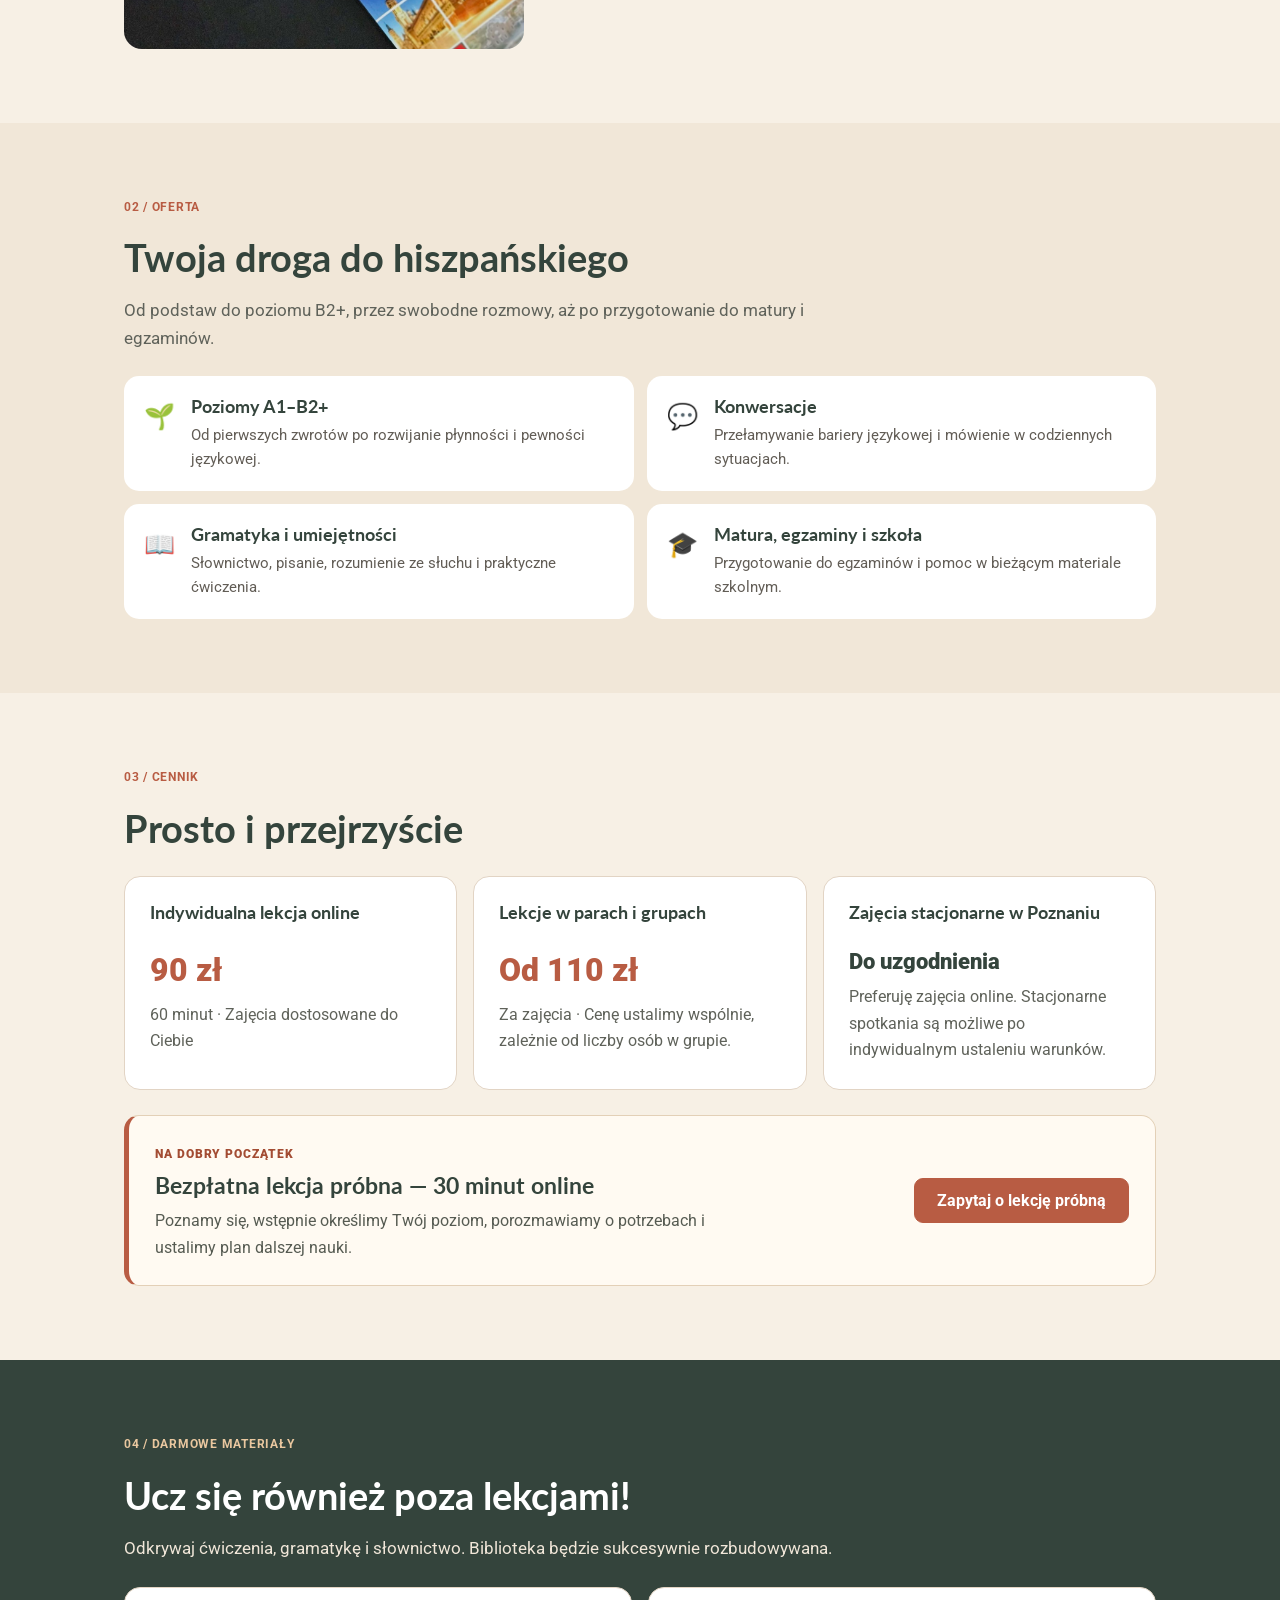
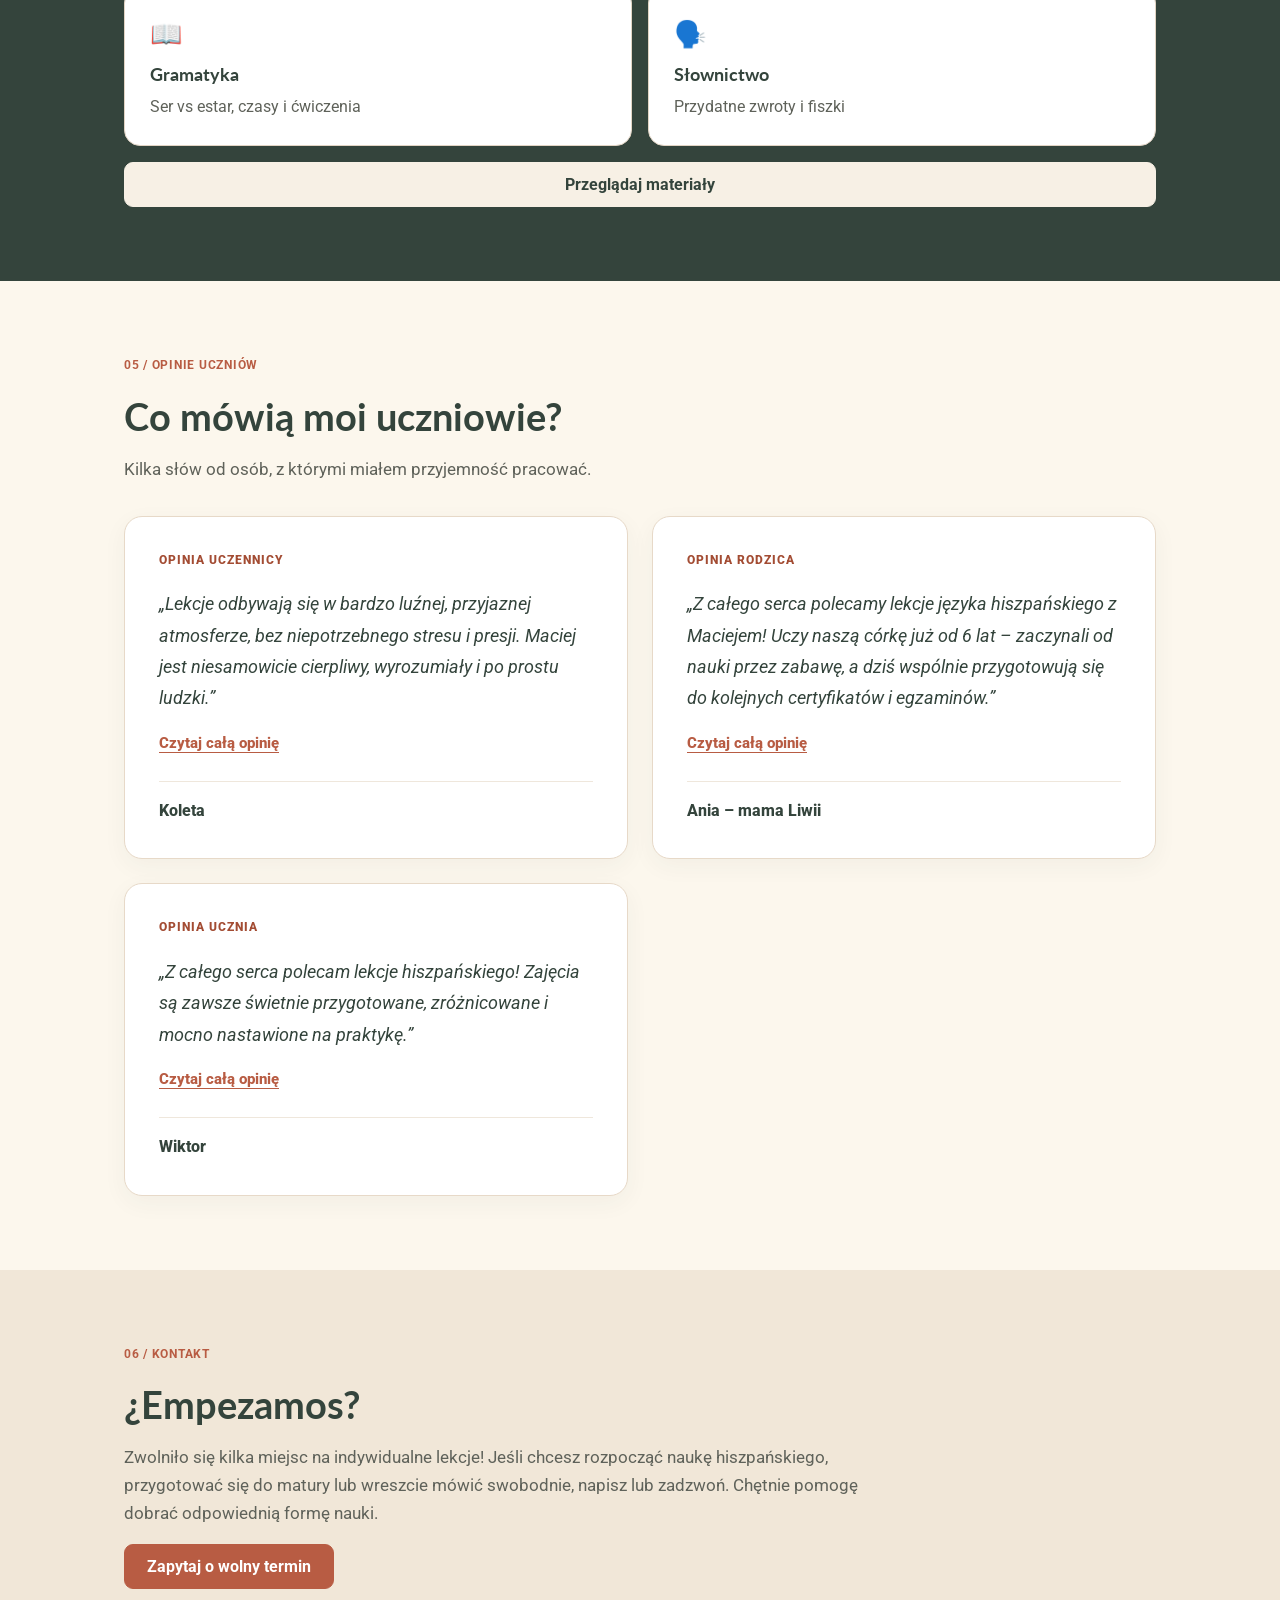
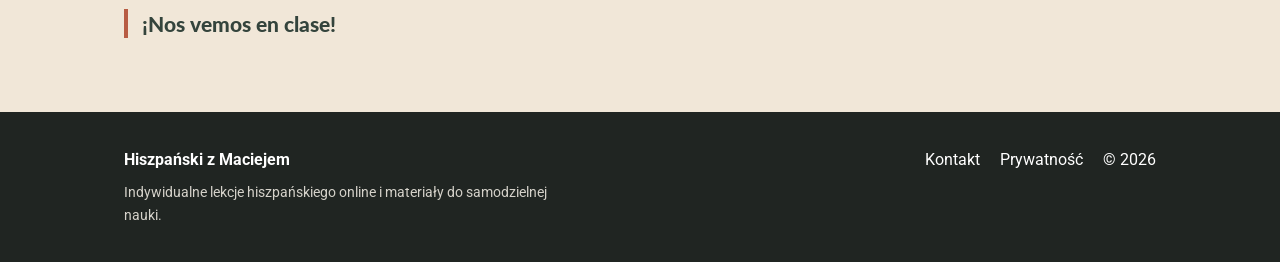
==== commit cea9c4b4: "Add Wiktor's testimonial to homepage student reviews" ====
--- a/index.html
+++ b/index.html
@@ -1 +1 @@
-<!doctype html><html lang="pl"><head><meta charset="UTF-8"><meta name="viewport" content="width=device-width,initial-scale=1"><meta name="description" content="Indywidualne lekcje hiszpańskiego online: 90 zł / 60 minut. Bezpłatna lekcja próbna online 30 minut i darmowe materiały do nauki."><meta name="theme-color" content="#34443c"><title>Strona główna | Hiszpański z Maciejem</title><link rel="icon" href="assets/img/favicon.svg" type="image/svg+xml"><link rel="stylesheet" href="assets/css/style.css?v=20261109-opinie-karty"></head><body><a class="skip" href="#main">Przejdź do treści</a><header class="header"><div class="wrap nav"><a class="brand" href="index.html"><img src="assets/img/logo-stacked.svg" alt="Hiszpański z Maciejem"></a><button id="menu-toggle" aria-label="Otwórz menu" aria-controls="main-nav" aria-expanded="false">☰</button><nav id="main-nav" aria-label="Menu główne"><a href="index.html" aria-current="page">Start</a><a href="o-mnie.html" >O mnie</a><a href="lekcje.html" >Lekcje i zapisy</a><a href="polaco.html" lang="es" title="Clases de polaco para hispanohablantes">Clases de polaco</a><a href="materialy.html" >Materiały</a><a href="kontakt.html" >Kontakt</a></nav></div></header><main id="main"><section class="hero"><div class="hero-photo" role="img" aria-label="Śródziemnomorskie miejsce do nauki hiszpańskiego"></div><div class="wrap hero-content"><p class="eyebrow">¡HOLA! ¿EMPEZAMOS?</p><h1>Hiszpański z Maciejem</h1><p>Indywidualne lekcje dla dzieci, młodzieży i dorosłych — od pierwszych słów po poziom B2+. Ponad 9 lat doświadczenia, praktyczna nauka i materiały dopasowane do Twoich potrzeb.</p><div class="hero-price">◷ &nbsp;90 zł / 60 minut · Preferowane zajęcia online</div><p class="hero-trial">Pierwsze spotkanie? <strong>30 minut próbnej lekcji online za darmo!</strong> <a href="kontakt.html#lekcja-probna">Dowiedz się więcej</a></p><div class="actions"><a class="btn btn-light" href="kontakt.html#dane-kontaktowe">Umów lekcję</a><a class="btn btn-outline-light" href="materialy.html">Poznaj materiały</a></div></div></section><section class="section "><div class="wrap"><p class="eyebrow">01 / POZNAJMY SIĘ</p><h2>¡Encantado! Jestem Maciej.</h2><p class="lead">¡Hola! Od ponad 9 lat z pasją uczę hiszpańskiego. Mieszkałem w Galicji, dzięki czemu poznałem codzienny język i kulturę Hiszpanii z bliska.</p><div class="split"><img class="portrait" src="assets/img/maciej.jpg" alt="Maciej z podręcznikiem do nauki języka hiszpańskiego"><div><h3>Hiszpański, którego naprawdę użyjesz</h3><p>Na zajęciach stawiam na komunikację, indywidualne podejście i praktykę. Łączę naukę z ciekawostkami o historii i kulturze Hiszpanii. Posiadam hiszpański tytuł Bachiller.</p><a class="btn btn-line" href="o-mnie.html">Więcej o mnie</a></div></div></div></section><section class="section "><div class="wrap"><p class="eyebrow">02 / OFERTA</p><h2>Twoja droga do hiszpańskiego</h2><p class="lead">Od podstaw do poziomu B2+, przez swobodne rozmowy, aż po przygotowanie do matury i egzaminów.</p><div class="offer-grid"><div class="offer-card"><span class="offer-icon" aria-hidden="true">🌱</span><div><h3>Poziomy A1–B2+</h3><p>Od pierwszych zwrotów po rozwijanie płynności i pewności językowej.</p></div></div><div class="offer-card"><span class="offer-icon" aria-hidden="true">💬</span><div><h3>Konwersacje</h3><p>Przełamywanie bariery językowej i mówienie w codziennych sytuacjach.</p></div></div><div class="offer-card"><span class="offer-icon" aria-hidden="true">📖</span><div><h3>Gramatyka i umiejętności</h3><p>Słownictwo, pisanie, rozumienie ze słuchu i praktyczne ćwiczenia.</p></div></div><div class="offer-card"><span class="offer-icon" aria-hidden="true">🎓</span><div><h3>Matura, egzaminy i szkoła</h3><p>Przygotowanie do egzaminów i pomoc w bieżącym materiale szkolnym.</p></div></div></div></div></section><section class="section "><div class="wrap"><p class="eyebrow">03 / CENNIK</p><h2>Prosto i przejrzyście</h2><p class="lead"></p><div class="cards three"><article class="price-card"><h3>Indywidualna lekcja online</h3><p class="price">90 zł</p><p>60 minut · Zajęcia dostosowane do Ciebie</p></article><article class="price-card"><h3>Lekcje w parach i grupach</h3><p class="price">Od 110 zł</p><p>Za zajęcia · Cenę ustalimy wspólnie, zależnie od liczby osób w grupie.</p></article><article class="price-card"><h3>Zajęcia stacjonarne w Poznaniu</h3><p class="price alt">Do uzgodnienia</p><p>Preferuję zajęcia online. Stacjonarne spotkania są możliwe po indywidualnym ustaleniu warunków.</p></article></div><aside class="trial-promo" aria-label="Bezpłatna lekcja próbna"><div><span class="trial-label">NA DOBRY POCZĄTEK</span><h3>Bezpłatna lekcja próbna — 30 minut online</h3><p>Poznamy się, wstępnie określimy Twój poziom, porozmawiamy o potrzebach i ustalimy plan dalszej nauki.</p></div><a class="btn" href="kontakt.html#dane-kontaktowe">Zapytaj o lekcję próbną</a></aside></div></section><section class="section dark"><div class="wrap"><p class="eyebrow">04 / DARMOWE MATERIAŁY</p><h2>Ucz się również poza lekcjami!</h2><p class="lead">Odkrywaj ćwiczenia, gramatykę i słownictwo. Biblioteka będzie sukcesywnie rozbudowywana.</p><div class="cards two"><a class="tile" href="materialy.html?temat=gramatyka"><span>📖</span><h3>Gramatyka</h3><p>Ser vs estar, czasy i ćwiczenia</p></a><a class="tile" href="materialy.html?temat=slownictwo"><span>🗣️</span><h3>Słownictwo</h3><p>Przydatne zwroty i fiszki</p></a></div><a class="btn btn-light full" href="materialy.html">Przeglądaj materiały</a></div></section><section class="section testimonials-section" id="opinie" aria-labelledby="testimonials-title"><div class="wrap"><p class="eyebrow">05 / OPINIE UCZNIÓW</p><h2 id="testimonials-title">Co mówią moi uczniowie?</h2><p class="lead testimonials-lead">Kilka słów od osób, z którymi miałem przyjemność pracować.</p><div class="testimonials-grid"><article class="testimonial-card"><span class="testimonial-kicker">OPINIA UCZENNICY</span><details class="testimonial-details"><summary><span class="testimonial-excerpt">„Lekcje odbywają się w bardzo luźnej, przyjaznej atmosferze, bez niepotrzebnego stresu i presji. Maciej jest niesamowicie cierpliwy, wyrozumiały i po prostu ludzki.”</span><span class="testimonial-action"><span class="testimonial-action-open">Czytaj całą opinię</span><span class="testimonial-action-close">Zwiń opinię</span></span></summary><blockquote class="testimonial-full"><p>„Lekcje odbywają się w bardzo luźnej, przyjaznej atmosferze, bez niepotrzebnego stresu i presji. Maciej jest niesamowicie cierpliwy, wyrozumiały i po prostu ludzki. Można się dogadać, zmienić plany, przełożyć coś, kiedy życie trochę pokrzyżuje szyki, i zawsze spotyka się to ze zrozumieniem. Nie ma nerwów, zniecierpliwienia ani poczucia, że za coś trzeba przepraszać. Do tego ziomalskie podejście, dzięki któremu nauka jest przyjemnością. Super człowiek i świetny nauczyciel. Polecam z całego serca!”</p></blockquote></details><cite class="testimonial-author">Koleta</cite></article><article class="testimonial-card"><span class="testimonial-kicker">OPINIA RODZICA</span><details class="testimonial-details"><summary><span class="testimonial-excerpt">„Z całego serca polecamy lekcje języka hiszpańskiego z Maciejem! Uczy naszą córkę już od 6 lat – zaczynali od nauki przez zabawę, a dziś wspólnie przygotowują się do kolejnych certyfikatów i egzaminów.”</span><span class="testimonial-action"><span class="testimonial-action-open">Czytaj całą opinię</span><span class="testimonial-action-close">Zwiń opinię</span></span></summary><blockquote class="testimonial-full"><p>„Z całego serca polecamy lekcje języka hiszpańskiego z Maciejem! Uczy naszą córkę już od 6 lat – zaczynali od nauki przez zabawę, a dziś wspólnie przygotowują się do kolejnych certyfikatów i egzaminów.</p><p>Maciej jest niezwykle cierpliwy, uważny i metodyczny. Dużą wagę przykłada do dokładnego wyjaśniania zagadnień, utrwalania nowego materiału i regularnych powtórek. Jednocześnie potrafi doskonale dopasować metody pracy do wieku, potrzeb i możliwości dziecka. Korzysta z różnorodnych materiałów i pomocy dydaktycznych – podręczników, ćwiczeń, kart pracy, quizów, filmików, książek czy krzyżówek. Co jednak szczególnie cenne, potrafi wyjść poza tradycyjne ramy lekcji i przenieść naukę do codziennego życia. Oklejanie przedmiotów w pokoju hiszpańskimi nazwami, aby utrwalić słownictwo, czy wspólny spacer po okolicy, podczas którego dziecko opisywało drogę i kierunki po hiszpańsku, to tylko niektóre z pomysłów, dzięki którym nauka staje się ciekawa, naturalna i naprawdę angażująca.</p><p>Świetnie motywuje, docenia postępy, a jednocześnie konstruktywnie wskazuje obszary do dalszej pracy. Co najważniejsze, nasza córka po sześciu latach nadal z przyjemnością czeka na kolejne lekcje. W jej opinii Maciej jest „genialnym nauczycielem” – a z ust nastolatki to naprawdę wyjątkowy komplement!</p><p>Polecamy Macieja z pełnym przekonaniem każdemu, kto szuka zaangażowanego, profesjonalnego nauczyciela, który nie tylko skutecznie uczy języka, ale także potrafi zarazić nim swoją pasją!”</p></blockquote></details><cite class="testimonial-author">Ania – mama Liwii</cite></article></div></div></section><section class="section "><div class="wrap"><p class="eyebrow">06 / KONTAKT</p><h2>¿Empezamos?</h2><p class="lead">Zwolniło się kilka miejsc na indywidualne lekcje! Jeśli chcesz rozpocząć naukę hiszpańskiego, przygotować się do matury lub wreszcie mówić swobodnie, napisz lub zadzwoń. Chętnie pomogę dobrać odpowiednią formę nauki.</p><a class="btn" href="kontakt.html#dane-kontaktowe">Zapytaj o wolny termin</a><p class="contact-tagline">¡Nos vemos en clase!</p></div></section></main><footer><div class="wrap footer-inner"><div><strong>Hiszpański z Maciejem</strong><p>Indywidualne lekcje hiszpańskiego online i materiały do samodzielnej nauki.</p></div><div class="foot-links"><a href="kontakt.html">Kontakt</a><a href="polityka-prywatnosci.html">Prywatność</a><span>© <span id="year">2026</span></span></div></div></footer><script src="assets/js/main.js?v=20261109-opinie-karty" defer></script></body></html>+<!doctype html><html lang="pl"><head><meta charset="UTF-8"><meta name="viewport" content="width=device-width,initial-scale=1"><meta name="description" content="Indywidualne lekcje hiszpańskiego online: 90 zł / 60 minut. Bezpłatna lekcja próbna online 30 minut i darmowe materiały do nauki."><meta name="theme-color" content="#34443c"><title>Strona główna | Hiszpański z Maciejem</title><link rel="icon" href="assets/img/favicon.svg" type="image/svg+xml"><link rel="stylesheet" href="assets/css/style.css?v=20261109-opinie-karty"></head><body><a class="skip" href="#main">Przejdź do treści</a><header class="header"><div class="wrap nav"><a class="brand" href="index.html"><img src="assets/img/logo-stacked.svg" alt="Hiszpański z Maciejem"></a><button id="menu-toggle" aria-label="Otwórz menu" aria-controls="main-nav" aria-expanded="false">☰</button><nav id="main-nav" aria-label="Menu główne"><a href="index.html" aria-current="page">Start</a><a href="o-mnie.html" >O mnie</a><a href="lekcje.html" >Lekcje i zapisy</a><a href="polaco.html" lang="es" title="Clases de polaco para hispanohablantes">Clases de polaco</a><a href="materialy.html" >Materiały</a><a href="kontakt.html" >Kontakt</a></nav></div></header><main id="main"><section class="hero"><div class="hero-photo" role="img" aria-label="Śródziemnomorskie miejsce do nauki hiszpańskiego"></div><div class="wrap hero-content"><p class="eyebrow">¡HOLA! ¿EMPEZAMOS?</p><h1>Hiszpański z Maciejem</h1><p>Indywidualne lekcje dla dzieci, młodzieży i dorosłych — od pierwszych słów po poziom B2+. Ponad 9 lat doświadczenia, praktyczna nauka i materiały dopasowane do Twoich potrzeb.</p><div class="hero-price">◷ &nbsp;90 zł / 60 minut · Preferowane zajęcia online</div><p class="hero-trial">Pierwsze spotkanie? <strong>30 minut próbnej lekcji online za darmo!</strong> <a href="kontakt.html#lekcja-probna">Dowiedz się więcej</a></p><div class="actions"><a class="btn btn-light" href="kontakt.html#dane-kontaktowe">Umów lekcję</a><a class="btn btn-outline-light" href="materialy.html">Poznaj materiały</a></div></div></section><section class="section "><div class="wrap"><p class="eyebrow">01 / POZNAJMY SIĘ</p><h2>¡Encantado! Jestem Maciej.</h2><p class="lead">¡Hola! Od ponad 9 lat z pasją uczę hiszpańskiego. Mieszkałem w Galicji, dzięki czemu poznałem codzienny język i kulturę Hiszpanii z bliska.</p><div class="split"><img class="portrait" src="assets/img/maciej.jpg" alt="Maciej z podręcznikiem do nauki języka hiszpańskiego"><div><h3>Hiszpański, którego naprawdę użyjesz</h3><p>Na zajęciach stawiam na komunikację, indywidualne podejście i praktykę. Łączę naukę z ciekawostkami o historii i kulturze Hiszpanii. Posiadam hiszpański tytuł Bachiller.</p><a class="btn btn-line" href="o-mnie.html">Więcej o mnie</a></div></div></div></section><section class="section "><div class="wrap"><p class="eyebrow">02 / OFERTA</p><h2>Twoja droga do hiszpańskiego</h2><p class="lead">Od podstaw do poziomu B2+, przez swobodne rozmowy, aż po przygotowanie do matury i egzaminów.</p><div class="offer-grid"><div class="offer-card"><span class="offer-icon" aria-hidden="true">🌱</span><div><h3>Poziomy A1–B2+</h3><p>Od pierwszych zwrotów po rozwijanie płynności i pewności językowej.</p></div></div><div class="offer-card"><span class="offer-icon" aria-hidden="true">💬</span><div><h3>Konwersacje</h3><p>Przełamywanie bariery językowej i mówienie w codziennych sytuacjach.</p></div></div><div class="offer-card"><span class="offer-icon" aria-hidden="true">📖</span><div><h3>Gramatyka i umiejętności</h3><p>Słownictwo, pisanie, rozumienie ze słuchu i praktyczne ćwiczenia.</p></div></div><div class="offer-card"><span class="offer-icon" aria-hidden="true">🎓</span><div><h3>Matura, egzaminy i szkoła</h3><p>Przygotowanie do egzaminów i pomoc w bieżącym materiale szkolnym.</p></div></div></div></div></section><section class="section "><div class="wrap"><p class="eyebrow">03 / CENNIK</p><h2>Prosto i przejrzyście</h2><p class="lead"></p><div class="cards three"><article class="price-card"><h3>Indywidualna lekcja online</h3><p class="price">90 zł</p><p>60 minut · Zajęcia dostosowane do Ciebie</p></article><article class="price-card"><h3>Lekcje w parach i grupach</h3><p class="price">Od 110 zł</p><p>Za zajęcia · Cenę ustalimy wspólnie, zależnie od liczby osób w grupie.</p></article><article class="price-card"><h3>Zajęcia stacjonarne w Poznaniu</h3><p class="price alt">Do uzgodnienia</p><p>Preferuję zajęcia online. Stacjonarne spotkania są możliwe po indywidualnym ustaleniu warunków.</p></article></div><aside class="trial-promo" aria-label="Bezpłatna lekcja próbna"><div><span class="trial-label">NA DOBRY POCZĄTEK</span><h3>Bezpłatna lekcja próbna — 30 minut online</h3><p>Poznamy się, wstępnie określimy Twój poziom, porozmawiamy o potrzebach i ustalimy plan dalszej nauki.</p></div><a class="btn" href="kontakt.html#dane-kontaktowe">Zapytaj o lekcję próbną</a></aside></div></section><section class="section dark"><div class="wrap"><p class="eyebrow">04 / DARMOWE MATERIAŁY</p><h2>Ucz się również poza lekcjami!</h2><p class="lead">Odkrywaj ćwiczenia, gramatykę i słownictwo. Biblioteka będzie sukcesywnie rozbudowywana.</p><div class="cards two"><a class="tile" href="materialy.html?temat=gramatyka"><span>📖</span><h3>Gramatyka</h3><p>Ser vs estar, czasy i ćwiczenia</p></a><a class="tile" href="materialy.html?temat=slownictwo"><span>🗣️</span><h3>Słownictwo</h3><p>Przydatne zwroty i fiszki</p></a></div><a class="btn btn-light full" href="materialy.html">Przeglądaj materiały</a></div></section><section class="section testimonials-section" id="opinie" aria-labelledby="testimonials-title"><div class="wrap"><p class="eyebrow">05 / OPINIE UCZNIÓW</p><h2 id="testimonials-title">Co mówią moi uczniowie?</h2><p class="lead testimonials-lead">Kilka słów od osób, z którymi miałem przyjemność pracować.</p><div class="testimonials-grid"><article class="testimonial-card"><span class="testimonial-kicker">OPINIA UCZENNICY</span><details class="testimonial-details"><summary><span class="testimonial-excerpt">„Lekcje odbywają się w bardzo luźnej, przyjaznej atmosferze, bez niepotrzebnego stresu i presji. Maciej jest niesamowicie cierpliwy, wyrozumiały i po prostu ludzki.”</span><span class="testimonial-action"><span class="testimonial-action-open">Czytaj całą opinię</span><span class="testimonial-action-close">Zwiń opinię</span></span></summary><blockquote class="testimonial-full"><p>„Lekcje odbywają się w bardzo luźnej, przyjaznej atmosferze, bez niepotrzebnego stresu i presji. Maciej jest niesamowicie cierpliwy, wyrozumiały i po prostu ludzki. Można się dogadać, zmienić plany, przełożyć coś, kiedy życie trochę pokrzyżuje szyki, i zawsze spotyka się to ze zrozumieniem. Nie ma nerwów, zniecierpliwienia ani poczucia, że za coś trzeba przepraszać. Do tego ziomalskie podejście, dzięki któremu nauka jest przyjemnością. Super człowiek i świetny nauczyciel. Polecam z całego serca!”</p></blockquote></details><cite class="testimonial-author">Koleta</cite></article><article class="testimonial-card"><span class="testimonial-kicker">OPINIA RODZICA</span><details class="testimonial-details"><summary><span class="testimonial-excerpt">„Z całego serca polecamy lekcje języka hiszpańskiego z Maciejem! Uczy naszą córkę już od 6 lat – zaczynali od nauki przez zabawę, a dziś wspólnie przygotowują się do kolejnych certyfikatów i egzaminów.”</span><span class="testimonial-action"><span class="testimonial-action-open">Czytaj całą opinię</span><span class="testimonial-action-close">Zwiń opinię</span></span></summary><blockquote class="testimonial-full"><p>„Z całego serca polecamy lekcje języka hiszpańskiego z Maciejem! Uczy naszą córkę już od 6 lat – zaczynali od nauki przez zabawę, a dziś wspólnie przygotowują się do kolejnych certyfikatów i egzaminów.</p><p>Maciej jest niezwykle cierpliwy, uważny i metodyczny. Dużą wagę przykłada do dokładnego wyjaśniania zagadnień, utrwalania nowego materiału i regularnych powtórek. Jednocześnie potrafi doskonale dopasować metody pracy do wieku, potrzeb i możliwości dziecka. Korzysta z różnorodnych materiałów i pomocy dydaktycznych – podręczników, ćwiczeń, kart pracy, quizów, filmików, książek czy krzyżówek. Co jednak szczególnie cenne, potrafi wyjść poza tradycyjne ramy lekcji i przenieść naukę do codziennego życia. Oklejanie przedmiotów w pokoju hiszpańskimi nazwami, aby utrwalić słownictwo, czy wspólny spacer po okolicy, podczas którego dziecko opisywało drogę i kierunki po hiszpańsku, to tylko niektóre z pomysłów, dzięki którym nauka staje się ciekawa, naturalna i naprawdę angażująca.</p><p>Świetnie motywuje, docenia postępy, a jednocześnie konstruktywnie wskazuje obszary do dalszej pracy. Co najważniejsze, nasza córka po sześciu latach nadal z przyjemnością czeka na kolejne lekcje. W jej opinii Maciej jest „genialnym nauczycielem” – a z ust nastolatki to naprawdę wyjątkowy komplement!</p><p>Polecamy Macieja z pełnym przekonaniem każdemu, kto szuka zaangażowanego, profesjonalnego nauczyciela, który nie tylko skutecznie uczy języka, ale także potrafi zarazić nim swoją pasją!”</p></blockquote></details><cite class="testimonial-author">Ania – mama Liwii</cite></article><article class="testimonial-card"><span class="testimonial-kicker">OPINIA UCZNIA</span><details class="testimonial-details"><summary><span class="testimonial-excerpt">„Z całego serca polecam lekcje hiszpańskiego! Zajęcia są zawsze świetnie przygotowane, zróżnicowane i mocno nastawione na praktykę.”</span><span class="testimonial-action"><span class="testimonial-action-open">Czytaj całą opinię</span><span class="testimonial-action-close">Zwiń opinię</span></span></summary><blockquote class="testimonial-full"><p>„Z całego serca polecam lekcje hiszpańskiego! Zajęcia są zawsze świetnie przygotowane, zróżnicowane i mocno nastawione na praktykę. Maciej ma wspaniałe podejście, potrafi świetnie zmotywować i tłumaczy nawet trudniejsze zagadnienia w prosty sposób. Atmosfera jest bardzo swobodna, co całkowicie pomaga przełamać barierę językową. Widzę u siebie ogromne postępy i z przyjemnością kontynuuję naukę.”</p></blockquote></details><cite class="testimonial-author">Wiktor</cite></article></div></div></section><section class="section "><div class="wrap"><p class="eyebrow">06 / KONTAKT</p><h2>¿Empezamos?</h2><p class="lead">Zwolniło się kilka miejsc na indywidualne lekcje! Jeśli chcesz rozpocząć naukę hiszpańskiego, przygotować się do matury lub wreszcie mówić swobodnie, napisz lub zadzwoń. Chętnie pomogę dobrać odpowiednią formę nauki.</p><a class="btn" href="kontakt.html#dane-kontaktowe">Zapytaj o wolny termin</a><p class="contact-tagline">¡Nos vemos en clase!</p></div></section></main><footer><div class="wrap footer-inner"><div><strong>Hiszpański z Maciejem</strong><p>Indywidualne lekcje hiszpańskiego online i materiały do samodzielnej nauki.</p></div><div class="foot-links"><a href="kontakt.html">Kontakt</a><a href="polityka-prywatnosci.html">Prywatność</a><span>© <span id="year">2026</span></span></div></div></footer><script src="assets/js/main.js?v=20261109-opinie-karty" defer></script></body></html>
--- a/assets/css/style.css
+++ b/assets/css/style.css
@@ -139,3 +139,13 @@
 .testimonial-full p:last-child{margin-bottom:0}
 .testimonial-author{display:block;margin-top:25px;padding-top:16px;border-top:1px solid #efe7dc;font-style:normal;font-weight:800;color:var(--green)}
 @media(max-width:750px){.testimonials-grid{grid-template-columns:1fr;gap:18px}.testimonials-lead{margin-bottom:25px}.testimonial-card{padding:23px 20px}}
+
+/* Klawiatura z hiszpańskimi znakami w krzyżówkach i lukach */
+.spanish-keyboard{display:flex;align-items:center;flex-wrap:wrap;gap:8px;padding:12px 14px;margin:16px 0 22px;background:#f7f0e5;border:1px solid #dfcbb1;border-radius:12px;position:sticky;top:8px;z-index:3;box-shadow:0 3px 12px #34443c12}
+.spanish-keyboard-label{font-size:.88rem;font-weight:800;color:var(--green);margin-right:4px}
+.spanish-key{min-width:42px;min-height:44px;padding:7px 10px;background:white;color:var(--green);border:1.5px solid #c5ae92;border-radius:9px;cursor:pointer;font:700 1.16rem Roboto,Arial,sans-serif;line-height:1}
+.spanish-key:hover{background:#fff3d8;border-color:var(--terra)}
+.spanish-key:active{background:#fce3c8}
+.spanish-key:focus-visible{outline:3px solid var(--terra);outline-offset:2px}
+@media(max-width:750px){.spanish-keyboard{gap:6px;padding:10px;margin:12px 0 18px;top:4px}.spanish-keyboard-label{flex:1 0 100%;margin-bottom:2px}.spanish-key{min-width:39px;min-height:44px;padding:7px 9px}}
+@media print{.spanish-keyboard{display:none}}
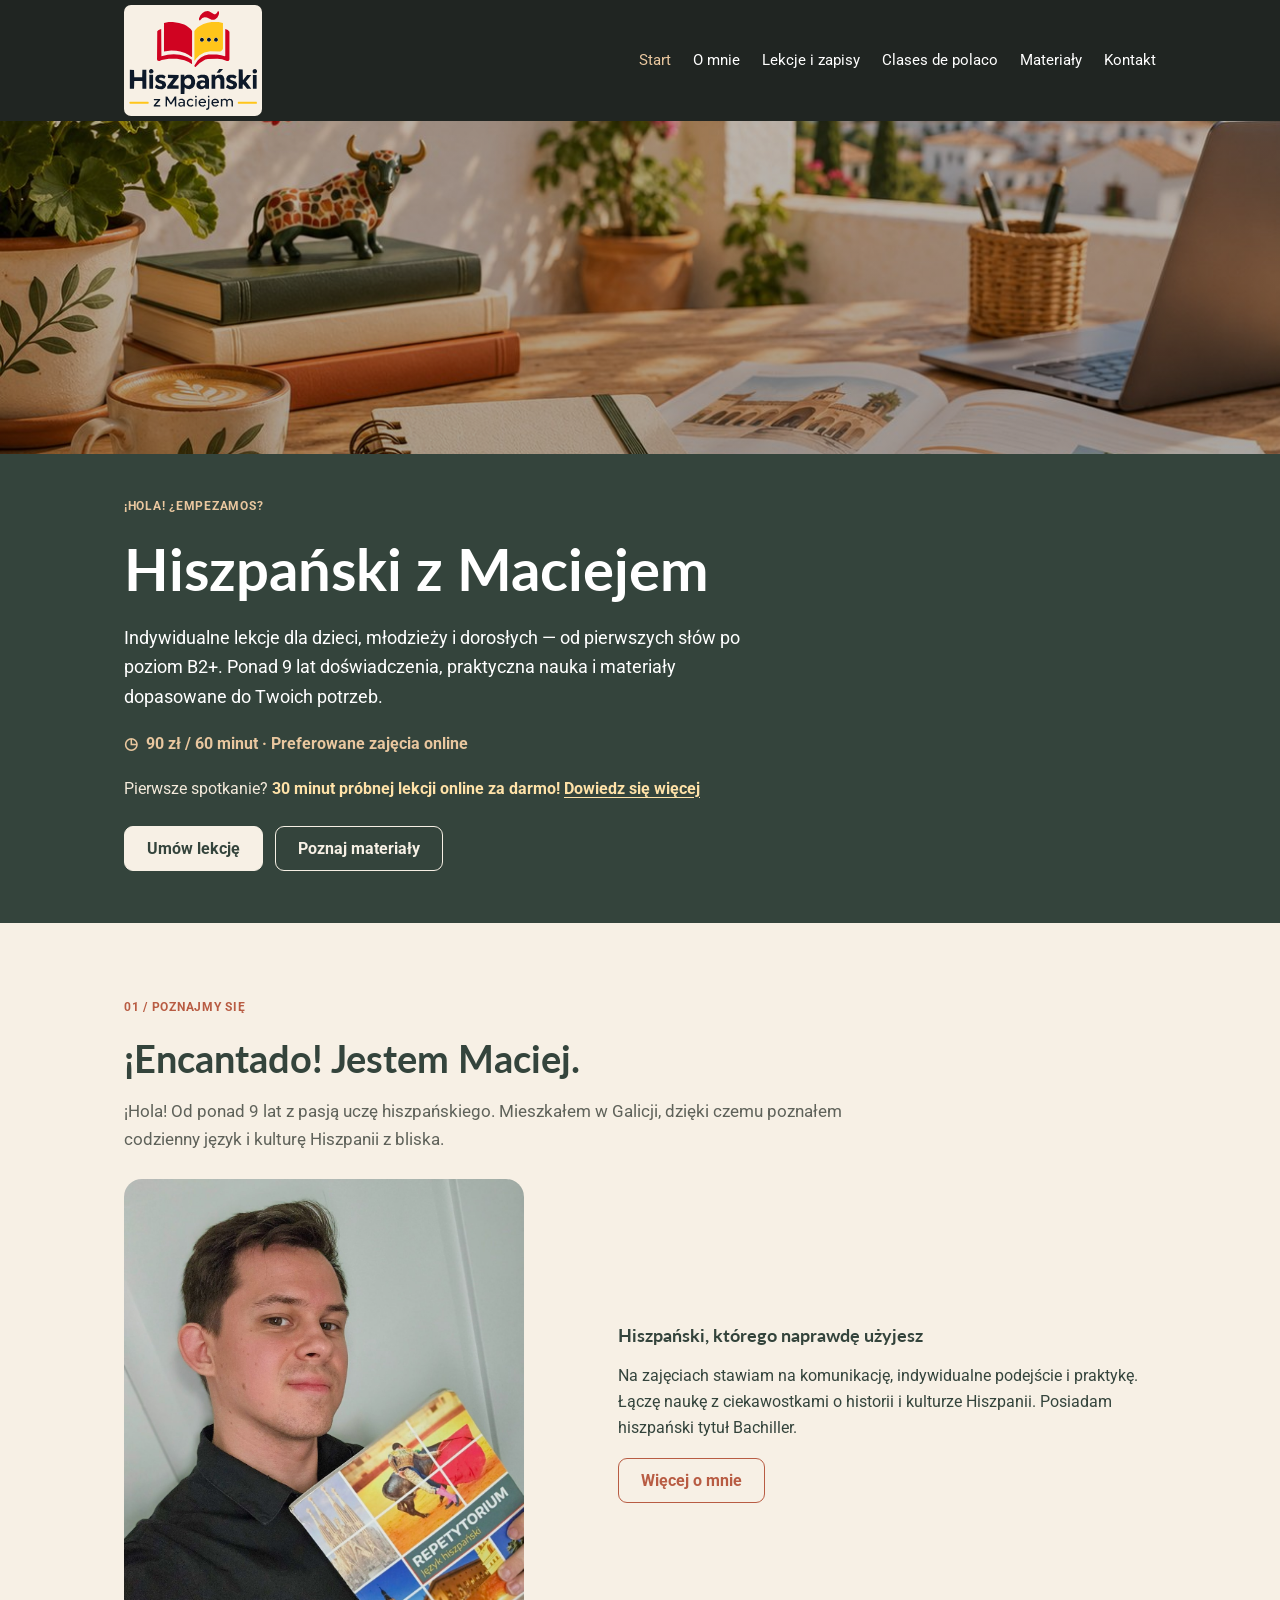
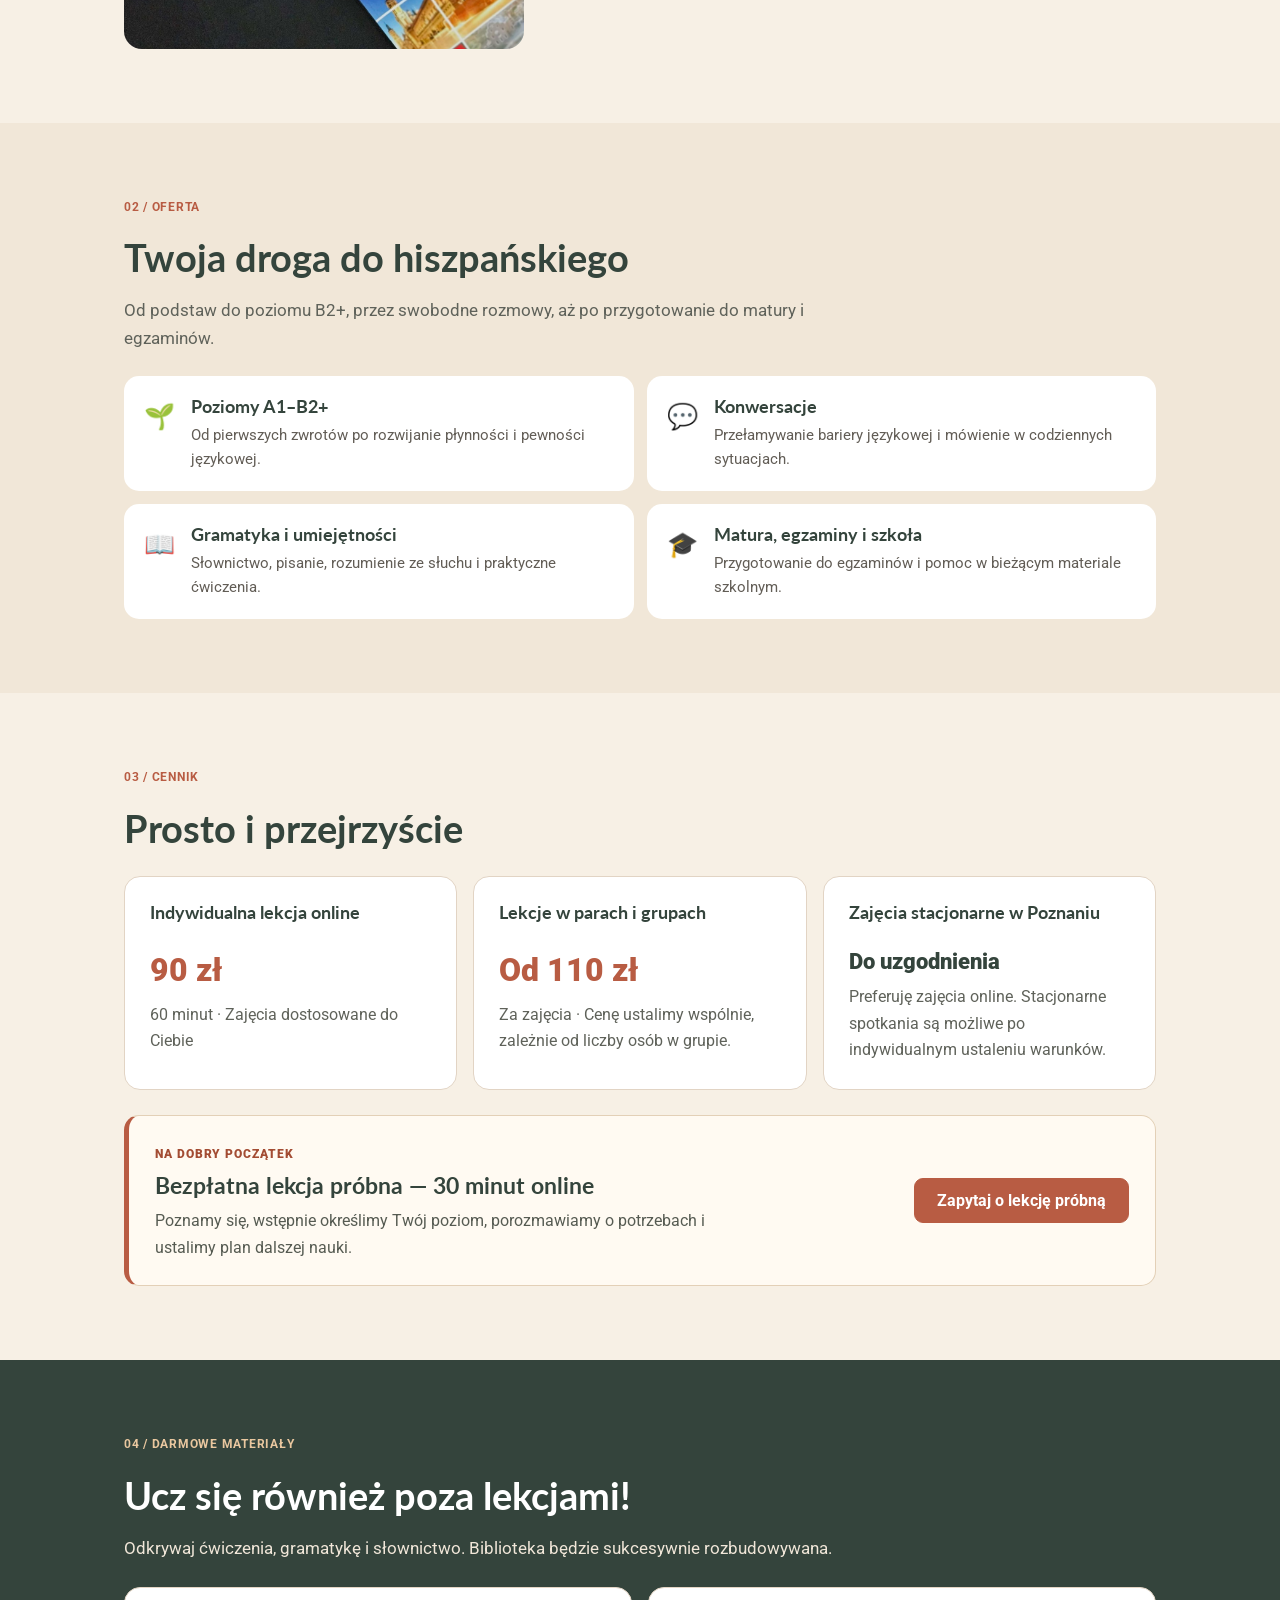
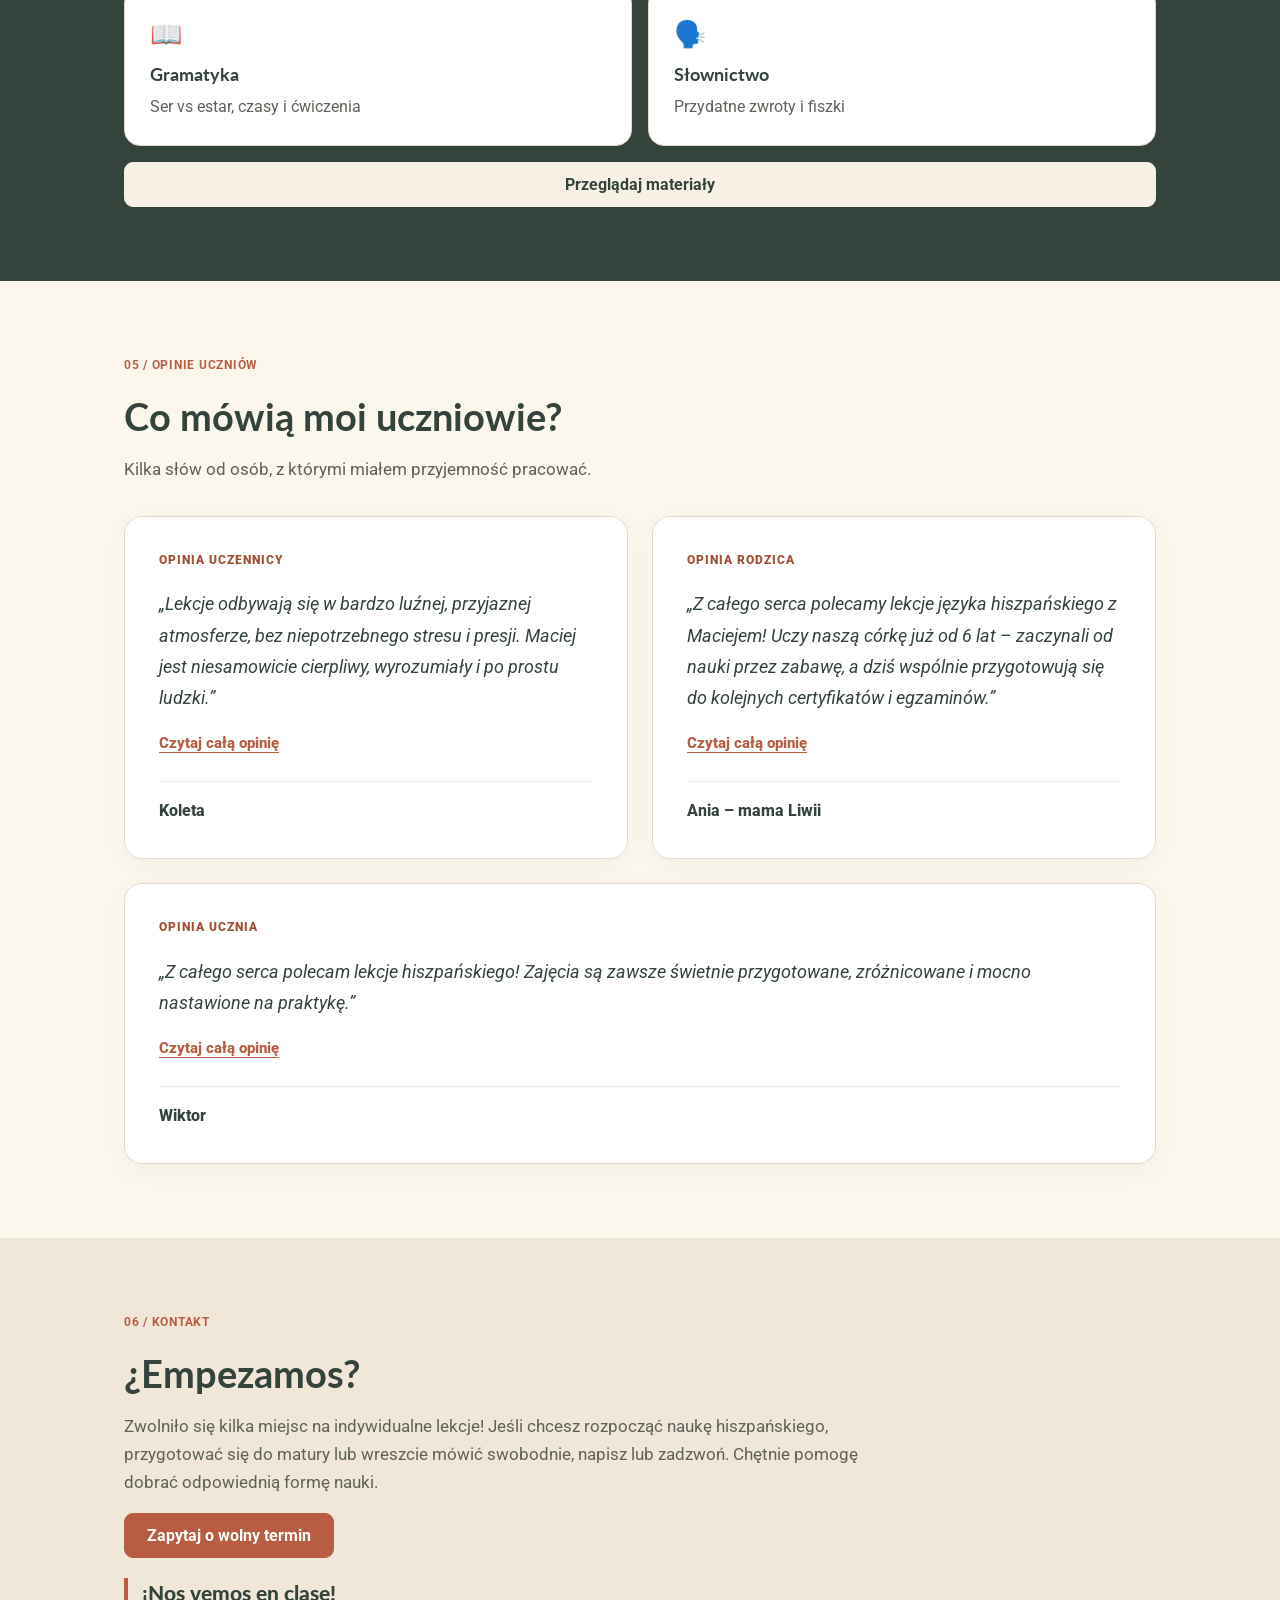
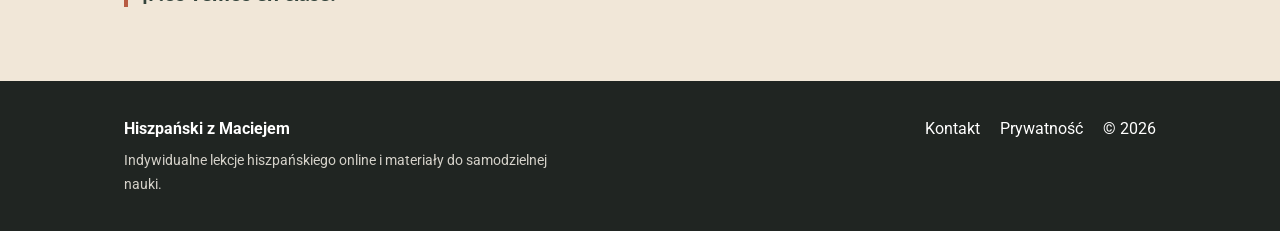
==== commit 157299fa: "Refresh homepage testimonial layout stylesheet" ====
--- a/index.html
+++ b/index.html
@@ -1 +1 @@
-<!doctype html><html lang="pl"><head><meta charset="UTF-8"><meta name="viewport" content="width=device-width,initial-scale=1"><meta name="description" content="Indywidualne lekcje hiszpańskiego online: 90 zł / 60 minut. Bezpłatna lekcja próbna online 30 minut i darmowe materiały do nauki."><meta name="theme-color" content="#34443c"><title>Strona główna | Hiszpański z Maciejem</title><link rel="icon" href="assets/img/favicon.svg" type="image/svg+xml"><link rel="stylesheet" href="assets/css/style.css?v=20261109-opinie-karty"></head><body><a class="skip" href="#main">Przejdź do treści</a><header class="header"><div class="wrap nav"><a class="brand" href="index.html"><img src="assets/img/logo-stacked.svg" alt="Hiszpański z Maciejem"></a><button id="menu-toggle" aria-label="Otwórz menu" aria-controls="main-nav" aria-expanded="false">☰</button><nav id="main-nav" aria-label="Menu główne"><a href="index.html" aria-current="page">Start</a><a href="o-mnie.html" >O mnie</a><a href="lekcje.html" >Lekcje i zapisy</a><a href="polaco.html" lang="es" title="Clases de polaco para hispanohablantes">Clases de polaco</a><a href="materialy.html" >Materiały</a><a href="kontakt.html" >Kontakt</a></nav></div></header><main id="main"><section class="hero"><div class="hero-photo" role="img" aria-label="Śródziemnomorskie miejsce do nauki hiszpańskiego"></div><div class="wrap hero-content"><p class="eyebrow">¡HOLA! ¿EMPEZAMOS?</p><h1>Hiszpański z Maciejem</h1><p>Indywidualne lekcje dla dzieci, młodzieży i dorosłych — od pierwszych słów po poziom B2+. Ponad 9 lat doświadczenia, praktyczna nauka i materiały dopasowane do Twoich potrzeb.</p><div class="hero-price">◷ &nbsp;90 zł / 60 minut · Preferowane zajęcia online</div><p class="hero-trial">Pierwsze spotkanie? <strong>30 minut próbnej lekcji online za darmo!</strong> <a href="kontakt.html#lekcja-probna">Dowiedz się więcej</a></p><div class="actions"><a class="btn btn-light" href="kontakt.html#dane-kontaktowe">Umów lekcję</a><a class="btn btn-outline-light" href="materialy.html">Poznaj materiały</a></div></div></section><section class="section "><div class="wrap"><p class="eyebrow">01 / POZNAJMY SIĘ</p><h2>¡Encantado! Jestem Maciej.</h2><p class="lead">¡Hola! Od ponad 9 lat z pasją uczę hiszpańskiego. Mieszkałem w Galicji, dzięki czemu poznałem codzienny język i kulturę Hiszpanii z bliska.</p><div class="split"><img class="portrait" src="assets/img/maciej.jpg" alt="Maciej z podręcznikiem do nauki języka hiszpańskiego"><div><h3>Hiszpański, którego naprawdę użyjesz</h3><p>Na zajęciach stawiam na komunikację, indywidualne podejście i praktykę. Łączę naukę z ciekawostkami o historii i kulturze Hiszpanii. Posiadam hiszpański tytuł Bachiller.</p><a class="btn btn-line" href="o-mnie.html">Więcej o mnie</a></div></div></div></section><section class="section "><div class="wrap"><p class="eyebrow">02 / OFERTA</p><h2>Twoja droga do hiszpańskiego</h2><p class="lead">Od podstaw do poziomu B2+, przez swobodne rozmowy, aż po przygotowanie do matury i egzaminów.</p><div class="offer-grid"><div class="offer-card"><span class="offer-icon" aria-hidden="true">🌱</span><div><h3>Poziomy A1–B2+</h3><p>Od pierwszych zwrotów po rozwijanie płynności i pewności językowej.</p></div></div><div class="offer-card"><span class="offer-icon" aria-hidden="true">💬</span><div><h3>Konwersacje</h3><p>Przełamywanie bariery językowej i mówienie w codziennych sytuacjach.</p></div></div><div class="offer-card"><span class="offer-icon" aria-hidden="true">📖</span><div><h3>Gramatyka i umiejętności</h3><p>Słownictwo, pisanie, rozumienie ze słuchu i praktyczne ćwiczenia.</p></div></div><div class="offer-card"><span class="offer-icon" aria-hidden="true">🎓</span><div><h3>Matura, egzaminy i szkoła</h3><p>Przygotowanie do egzaminów i pomoc w bieżącym materiale szkolnym.</p></div></div></div></div></section><section class="section "><div class="wrap"><p class="eyebrow">03 / CENNIK</p><h2>Prosto i przejrzyście</h2><p class="lead"></p><div class="cards three"><article class="price-card"><h3>Indywidualna lekcja online</h3><p class="price">90 zł</p><p>60 minut · Zajęcia dostosowane do Ciebie</p></article><article class="price-card"><h3>Lekcje w parach i grupach</h3><p class="price">Od 110 zł</p><p>Za zajęcia · Cenę ustalimy wspólnie, zależnie od liczby osób w grupie.</p></article><article class="price-card"><h3>Zajęcia stacjonarne w Poznaniu</h3><p class="price alt">Do uzgodnienia</p><p>Preferuję zajęcia online. Stacjonarne spotkania są możliwe po indywidualnym ustaleniu warunków.</p></article></div><aside class="trial-promo" aria-label="Bezpłatna lekcja próbna"><div><span class="trial-label">NA DOBRY POCZĄTEK</span><h3>Bezpłatna lekcja próbna — 30 minut online</h3><p>Poznamy się, wstępnie określimy Twój poziom, porozmawiamy o potrzebach i ustalimy plan dalszej nauki.</p></div><a class="btn" href="kontakt.html#dane-kontaktowe">Zapytaj o lekcję próbną</a></aside></div></section><section class="section dark"><div class="wrap"><p class="eyebrow">04 / DARMOWE MATERIAŁY</p><h2>Ucz się również poza lekcjami!</h2><p class="lead">Odkrywaj ćwiczenia, gramatykę i słownictwo. Biblioteka będzie sukcesywnie rozbudowywana.</p><div class="cards two"><a class="tile" href="materialy.html?temat=gramatyka"><span>📖</span><h3>Gramatyka</h3><p>Ser vs estar, czasy i ćwiczenia</p></a><a class="tile" href="materialy.html?temat=slownictwo"><span>🗣️</span><h3>Słownictwo</h3><p>Przydatne zwroty i fiszki</p></a></div><a class="btn btn-light full" href="materialy.html">Przeglądaj materiały</a></div></section><section class="section testimonials-section" id="opinie" aria-labelledby="testimonials-title"><div class="wrap"><p class="eyebrow">05 / OPINIE UCZNIÓW</p><h2 id="testimonials-title">Co mówią moi uczniowie?</h2><p class="lead testimonials-lead">Kilka słów od osób, z którymi miałem przyjemność pracować.</p><div class="testimonials-grid"><article class="testimonial-card"><span class="testimonial-kicker">OPINIA UCZENNICY</span><details class="testimonial-details"><summary><span class="testimonial-excerpt">„Lekcje odbywają się w bardzo luźnej, przyjaznej atmosferze, bez niepotrzebnego stresu i presji. Maciej jest niesamowicie cierpliwy, wyrozumiały i po prostu ludzki.”</span><span class="testimonial-action"><span class="testimonial-action-open">Czytaj całą opinię</span><span class="testimonial-action-close">Zwiń opinię</span></span></summary><blockquote class="testimonial-full"><p>„Lekcje odbywają się w bardzo luźnej, przyjaznej atmosferze, bez niepotrzebnego stresu i presji. Maciej jest niesamowicie cierpliwy, wyrozumiały i po prostu ludzki. Można się dogadać, zmienić plany, przełożyć coś, kiedy życie trochę pokrzyżuje szyki, i zawsze spotyka się to ze zrozumieniem. Nie ma nerwów, zniecierpliwienia ani poczucia, że za coś trzeba przepraszać. Do tego ziomalskie podejście, dzięki któremu nauka jest przyjemnością. Super człowiek i świetny nauczyciel. Polecam z całego serca!”</p></blockquote></details><cite class="testimonial-author">Koleta</cite></article><article class="testimonial-card"><span class="testimonial-kicker">OPINIA RODZICA</span><details class="testimonial-details"><summary><span class="testimonial-excerpt">„Z całego serca polecamy lekcje języka hiszpańskiego z Maciejem! Uczy naszą córkę już od 6 lat – zaczynali od nauki przez zabawę, a dziś wspólnie przygotowują się do kolejnych certyfikatów i egzaminów.”</span><span class="testimonial-action"><span class="testimonial-action-open">Czytaj całą opinię</span><span class="testimonial-action-close">Zwiń opinię</span></span></summary><blockquote class="testimonial-full"><p>„Z całego serca polecamy lekcje języka hiszpańskiego z Maciejem! Uczy naszą córkę już od 6 lat – zaczynali od nauki przez zabawę, a dziś wspólnie przygotowują się do kolejnych certyfikatów i egzaminów.</p><p>Maciej jest niezwykle cierpliwy, uważny i metodyczny. Dużą wagę przykłada do dokładnego wyjaśniania zagadnień, utrwalania nowego materiału i regularnych powtórek. Jednocześnie potrafi doskonale dopasować metody pracy do wieku, potrzeb i możliwości dziecka. Korzysta z różnorodnych materiałów i pomocy dydaktycznych – podręczników, ćwiczeń, kart pracy, quizów, filmików, książek czy krzyżówek. Co jednak szczególnie cenne, potrafi wyjść poza tradycyjne ramy lekcji i przenieść naukę do codziennego życia. Oklejanie przedmiotów w pokoju hiszpańskimi nazwami, aby utrwalić słownictwo, czy wspólny spacer po okolicy, podczas którego dziecko opisywało drogę i kierunki po hiszpańsku, to tylko niektóre z pomysłów, dzięki którym nauka staje się ciekawa, naturalna i naprawdę angażująca.</p><p>Świetnie motywuje, docenia postępy, a jednocześnie konstruktywnie wskazuje obszary do dalszej pracy. Co najważniejsze, nasza córka po sześciu latach nadal z przyjemnością czeka na kolejne lekcje. W jej opinii Maciej jest „genialnym nauczycielem” – a z ust nastolatki to naprawdę wyjątkowy komplement!</p><p>Polecamy Macieja z pełnym przekonaniem każdemu, kto szuka zaangażowanego, profesjonalnego nauczyciela, który nie tylko skutecznie uczy języka, ale także potrafi zarazić nim swoją pasją!”</p></blockquote></details><cite class="testimonial-author">Ania – mama Liwii</cite></article><article class="testimonial-card"><span class="testimonial-kicker">OPINIA UCZNIA</span><details class="testimonial-details"><summary><span class="testimonial-excerpt">„Z całego serca polecam lekcje hiszpańskiego! Zajęcia są zawsze świetnie przygotowane, zróżnicowane i mocno nastawione na praktykę.”</span><span class="testimonial-action"><span class="testimonial-action-open">Czytaj całą opinię</span><span class="testimonial-action-close">Zwiń opinię</span></span></summary><blockquote class="testimonial-full"><p>„Z całego serca polecam lekcje hiszpańskiego! Zajęcia są zawsze świetnie przygotowane, zróżnicowane i mocno nastawione na praktykę. Maciej ma wspaniałe podejście, potrafi świetnie zmotywować i tłumaczy nawet trudniejsze zagadnienia w prosty sposób. Atmosfera jest bardzo swobodna, co całkowicie pomaga przełamać barierę językową. Widzę u siebie ogromne postępy i z przyjemnością kontynuuję naukę.”</p></blockquote></details><cite class="testimonial-author">Wiktor</cite></article></div></div></section><section class="section "><div class="wrap"><p class="eyebrow">06 / KONTAKT</p><h2>¿Empezamos?</h2><p class="lead">Zwolniło się kilka miejsc na indywidualne lekcje! Jeśli chcesz rozpocząć naukę hiszpańskiego, przygotować się do matury lub wreszcie mówić swobodnie, napisz lub zadzwoń. Chętnie pomogę dobrać odpowiednią formę nauki.</p><a class="btn" href="kontakt.html#dane-kontaktowe">Zapytaj o wolny termin</a><p class="contact-tagline">¡Nos vemos en clase!</p></div></section></main><footer><div class="wrap footer-inner"><div><strong>Hiszpański z Maciejem</strong><p>Indywidualne lekcje hiszpańskiego online i materiały do samodzielnej nauki.</p></div><div class="foot-links"><a href="kontakt.html">Kontakt</a><a href="polityka-prywatnosci.html">Prywatność</a><span>© <span id="year">2026</span></span></div></div></footer><script src="assets/js/main.js?v=20261109-opinie-karty" defer></script></body></html>+<!doctype html><html lang="pl"><head><meta charset="UTF-8"><meta name="viewport" content="width=device-width,initial-scale=1"><meta name="description" content="Indywidualne lekcje hiszpańskiego online: 90 zł / 60 minut. Bezpłatna lekcja próbna online 30 minut i darmowe materiały do nauki."><meta name="theme-color" content="#34443c"><title>Strona główna | Hiszpański z Maciejem</title><link rel="icon" href="assets/img/favicon.svg" type="image/svg+xml"><link rel="stylesheet" href="assets/css/style.css?v=20261109-opinia-wiktor"></head><body><a class="skip" href="#main">Przejdź do treści</a><header class="header"><div class="wrap nav"><a class="brand" href="index.html"><img src="assets/img/logo-stacked.svg" alt="Hiszpański z Maciejem"></a><button id="menu-toggle" aria-label="Otwórz menu" aria-controls="main-nav" aria-expanded="false">☰</button><nav id="main-nav" aria-label="Menu główne"><a href="index.html" aria-current="page">Start</a><a href="o-mnie.html" >O mnie</a><a href="lekcje.html" >Lekcje i zapisy</a><a href="polaco.html" lang="es" title="Clases de polaco para hispanohablantes">Clases de polaco</a><a href="materialy.html" >Materiały</a><a href="kontakt.html" >Kontakt</a></nav></div></header><main id="main"><section class="hero"><div class="hero-photo" role="img" aria-label="Śródziemnomorskie miejsce do nauki hiszpańskiego"></div><div class="wrap hero-content"><p class="eyebrow">¡HOLA! ¿EMPEZAMOS?</p><h1>Hiszpański z Maciejem</h1><p>Indywidualne lekcje dla dzieci, młodzieży i dorosłych — od pierwszych słów po poziom B2+. Ponad 9 lat doświadczenia, praktyczna nauka i materiały dopasowane do Twoich potrzeb.</p><div class="hero-price">◷ &nbsp;90 zł / 60 minut · Preferowane zajęcia online</div><p class="hero-trial">Pierwsze spotkanie? <strong>30 minut próbnej lekcji online za darmo!</strong> <a href="kontakt.html#lekcja-probna">Dowiedz się więcej</a></p><div class="actions"><a class="btn btn-light" href="kontakt.html#dane-kontaktowe">Umów lekcję</a><a class="btn btn-outline-light" href="materialy.html">Poznaj materiały</a></div></div></section><section class="section "><div class="wrap"><p class="eyebrow">01 / POZNAJMY SIĘ</p><h2>¡Encantado! Jestem Maciej.</h2><p class="lead">¡Hola! Od ponad 9 lat z pasją uczę hiszpańskiego. Mieszkałem w Galicji, dzięki czemu poznałem codzienny język i kulturę Hiszpanii z bliska.</p><div class="split"><img class="portrait" src="assets/img/maciej.jpg" alt="Maciej z podręcznikiem do nauki języka hiszpańskiego"><div><h3>Hiszpański, którego naprawdę użyjesz</h3><p>Na zajęciach stawiam na komunikację, indywidualne podejście i praktykę. Łączę naukę z ciekawostkami o historii i kulturze Hiszpanii. Posiadam hiszpański tytuł Bachiller.</p><a class="btn btn-line" href="o-mnie.html">Więcej o mnie</a></div></div></div></section><section class="section "><div class="wrap"><p class="eyebrow">02 / OFERTA</p><h2>Twoja droga do hiszpańskiego</h2><p class="lead">Od podstaw do poziomu B2+, przez swobodne rozmowy, aż po przygotowanie do matury i egzaminów.</p><div class="offer-grid"><div class="offer-card"><span class="offer-icon" aria-hidden="true">🌱</span><div><h3>Poziomy A1–B2+</h3><p>Od pierwszych zwrotów po rozwijanie płynności i pewności językowej.</p></div></div><div class="offer-card"><span class="offer-icon" aria-hidden="true">💬</span><div><h3>Konwersacje</h3><p>Przełamywanie bariery językowej i mówienie w codziennych sytuacjach.</p></div></div><div class="offer-card"><span class="offer-icon" aria-hidden="true">📖</span><div><h3>Gramatyka i umiejętności</h3><p>Słownictwo, pisanie, rozumienie ze słuchu i praktyczne ćwiczenia.</p></div></div><div class="offer-card"><span class="offer-icon" aria-hidden="true">🎓</span><div><h3>Matura, egzaminy i szkoła</h3><p>Przygotowanie do egzaminów i pomoc w bieżącym materiale szkolnym.</p></div></div></div></div></section><section class="section "><div class="wrap"><p class="eyebrow">03 / CENNIK</p><h2>Prosto i przejrzyście</h2><p class="lead"></p><div class="cards three"><article class="price-card"><h3>Indywidualna lekcja online</h3><p class="price">90 zł</p><p>60 minut · Zajęcia dostosowane do Ciebie</p></article><article class="price-card"><h3>Lekcje w parach i grupach</h3><p class="price">Od 110 zł</p><p>Za zajęcia · Cenę ustalimy wspólnie, zależnie od liczby osób w grupie.</p></article><article class="price-card"><h3>Zajęcia stacjonarne w Poznaniu</h3><p class="price alt">Do uzgodnienia</p><p>Preferuję zajęcia online. Stacjonarne spotkania są możliwe po indywidualnym ustaleniu warunków.</p></article></div><aside class="trial-promo" aria-label="Bezpłatna lekcja próbna"><div><span class="trial-label">NA DOBRY POCZĄTEK</span><h3>Bezpłatna lekcja próbna — 30 minut online</h3><p>Poznamy się, wstępnie określimy Twój poziom, porozmawiamy o potrzebach i ustalimy plan dalszej nauki.</p></div><a class="btn" href="kontakt.html#dane-kontaktowe">Zapytaj o lekcję próbną</a></aside></div></section><section class="section dark"><div class="wrap"><p class="eyebrow">04 / DARMOWE MATERIAŁY</p><h2>Ucz się również poza lekcjami!</h2><p class="lead">Odkrywaj ćwiczenia, gramatykę i słownictwo. Biblioteka będzie sukcesywnie rozbudowywana.</p><div class="cards two"><a class="tile" href="materialy.html?temat=gramatyka"><span>📖</span><h3>Gramatyka</h3><p>Ser vs estar, czasy i ćwiczenia</p></a><a class="tile" href="materialy.html?temat=slownictwo"><span>🗣️</span><h3>Słownictwo</h3><p>Przydatne zwroty i fiszki</p></a></div><a class="btn btn-light full" href="materialy.html">Przeglądaj materiały</a></div></section><section class="section testimonials-section" id="opinie" aria-labelledby="testimonials-title"><div class="wrap"><p class="eyebrow">05 / OPINIE UCZNIÓW</p><h2 id="testimonials-title">Co mówią moi uczniowie?</h2><p class="lead testimonials-lead">Kilka słów od osób, z którymi miałem przyjemność pracować.</p><div class="testimonials-grid"><article class="testimonial-card"><span class="testimonial-kicker">OPINIA UCZENNICY</span><details class="testimonial-details"><summary><span class="testimonial-excerpt">„Lekcje odbywają się w bardzo luźnej, przyjaznej atmosferze, bez niepotrzebnego stresu i presji. Maciej jest niesamowicie cierpliwy, wyrozumiały i po prostu ludzki.”</span><span class="testimonial-action"><span class="testimonial-action-open">Czytaj całą opinię</span><span class="testimonial-action-close">Zwiń opinię</span></span></summary><blockquote class="testimonial-full"><p>„Lekcje odbywają się w bardzo luźnej, przyjaznej atmosferze, bez niepotrzebnego stresu i presji. Maciej jest niesamowicie cierpliwy, wyrozumiały i po prostu ludzki. Można się dogadać, zmienić plany, przełożyć coś, kiedy życie trochę pokrzyżuje szyki, i zawsze spotyka się to ze zrozumieniem. Nie ma nerwów, zniecierpliwienia ani poczucia, że za coś trzeba przepraszać. Do tego ziomalskie podejście, dzięki któremu nauka jest przyjemnością. Super człowiek i świetny nauczyciel. Polecam z całego serca!”</p></blockquote></details><cite class="testimonial-author">Koleta</cite></article><article class="testimonial-card"><span class="testimonial-kicker">OPINIA RODZICA</span><details class="testimonial-details"><summary><span class="testimonial-excerpt">„Z całego serca polecamy lekcje języka hiszpańskiego z Maciejem! Uczy naszą córkę już od 6 lat – zaczynali od nauki przez zabawę, a dziś wspólnie przygotowują się do kolejnych certyfikatów i egzaminów.”</span><span class="testimonial-action"><span class="testimonial-action-open">Czytaj całą opinię</span><span class="testimonial-action-close">Zwiń opinię</span></span></summary><blockquote class="testimonial-full"><p>„Z całego serca polecamy lekcje języka hiszpańskiego z Maciejem! Uczy naszą córkę już od 6 lat – zaczynali od nauki przez zabawę, a dziś wspólnie przygotowują się do kolejnych certyfikatów i egzaminów.</p><p>Maciej jest niezwykle cierpliwy, uważny i metodyczny. Dużą wagę przykłada do dokładnego wyjaśniania zagadnień, utrwalania nowego materiału i regularnych powtórek. Jednocześnie potrafi doskonale dopasować metody pracy do wieku, potrzeb i możliwości dziecka. Korzysta z różnorodnych materiałów i pomocy dydaktycznych – podręczników, ćwiczeń, kart pracy, quizów, filmików, książek czy krzyżówek. Co jednak szczególnie cenne, potrafi wyjść poza tradycyjne ramy lekcji i przenieść naukę do codziennego życia. Oklejanie przedmiotów w pokoju hiszpańskimi nazwami, aby utrwalić słownictwo, czy wspólny spacer po okolicy, podczas którego dziecko opisywało drogę i kierunki po hiszpańsku, to tylko niektóre z pomysłów, dzięki którym nauka staje się ciekawa, naturalna i naprawdę angażująca.</p><p>Świetnie motywuje, docenia postępy, a jednocześnie konstruktywnie wskazuje obszary do dalszej pracy. Co najważniejsze, nasza córka po sześciu latach nadal z przyjemnością czeka na kolejne lekcje. W jej opinii Maciej jest „genialnym nauczycielem” – a z ust nastolatki to naprawdę wyjątkowy komplement!</p><p>Polecamy Macieja z pełnym przekonaniem każdemu, kto szuka zaangażowanego, profesjonalnego nauczyciela, który nie tylko skutecznie uczy języka, ale także potrafi zarazić nim swoją pasją!”</p></blockquote></details><cite class="testimonial-author">Ania – mama Liwii</cite></article><article class="testimonial-card"><span class="testimonial-kicker">OPINIA UCZNIA</span><details class="testimonial-details"><summary><span class="testimonial-excerpt">„Z całego serca polecam lekcje hiszpańskiego! Zajęcia są zawsze świetnie przygotowane, zróżnicowane i mocno nastawione na praktykę.”</span><span class="testimonial-action"><span class="testimonial-action-open">Czytaj całą opinię</span><span class="testimonial-action-close">Zwiń opinię</span></span></summary><blockquote class="testimonial-full"><p>„Z całego serca polecam lekcje hiszpańskiego! Zajęcia są zawsze świetnie przygotowane, zróżnicowane i mocno nastawione na praktykę. Maciej ma wspaniałe podejście, potrafi świetnie zmotywować i tłumaczy nawet trudniejsze zagadnienia w prosty sposób. Atmosfera jest bardzo swobodna, co całkowicie pomaga przełamać barierę językową. Widzę u siebie ogromne postępy i z przyjemnością kontynuuję naukę.”</p></blockquote></details><cite class="testimonial-author">Wiktor</cite></article></div></div></section><section class="section "><div class="wrap"><p class="eyebrow">06 / KONTAKT</p><h2>¿Empezamos?</h2><p class="lead">Zwolniło się kilka miejsc na indywidualne lekcje! Jeśli chcesz rozpocząć naukę hiszpańskiego, przygotować się do matury lub wreszcie mówić swobodnie, napisz lub zadzwoń. Chętnie pomogę dobrać odpowiednią formę nauki.</p><a class="btn" href="kontakt.html#dane-kontaktowe">Zapytaj o wolny termin</a><p class="contact-tagline">¡Nos vemos en clase!</p></div></section></main><footer><div class="wrap footer-inner"><div><strong>Hiszpański z Maciejem</strong><p>Indywidualne lekcje hiszpańskiego online i materiały do samodzielnej nauki.</p></div><div class="foot-links"><a href="kontakt.html">Kontakt</a><a href="polityka-prywatnosci.html">Prywatność</a><span>© <span id="year">2026</span></span></div></div></footer><script src="assets/js/main.js?v=20261109-opinie-karty" defer></script></body></html>
--- a/assets/css/style.css
+++ b/assets/css/style.css
@@ -149,3 +149,6 @@
 .spanish-key:focus-visible{outline:3px solid var(--terra);outline-offset:2px}
 @media(max-width:750px){.spanish-keyboard{gap:6px;padding:10px;margin:12px 0 18px;top:4px}.spanish-keyboard-label{flex:1 0 100%;margin-bottom:2px}.spanish-key{min-width:39px;min-height:44px;padding:7px 9px}}
 @media print{.spanish-keyboard{display:none}}
+
+/* Przy nieparzystej liczbie opinii ostatnia karta zajmuje cały drugi rząd. */
+@media(min-width:751px){.testimonials-grid>.testimonial-card:last-child:nth-child(odd){grid-column:1/-1}}
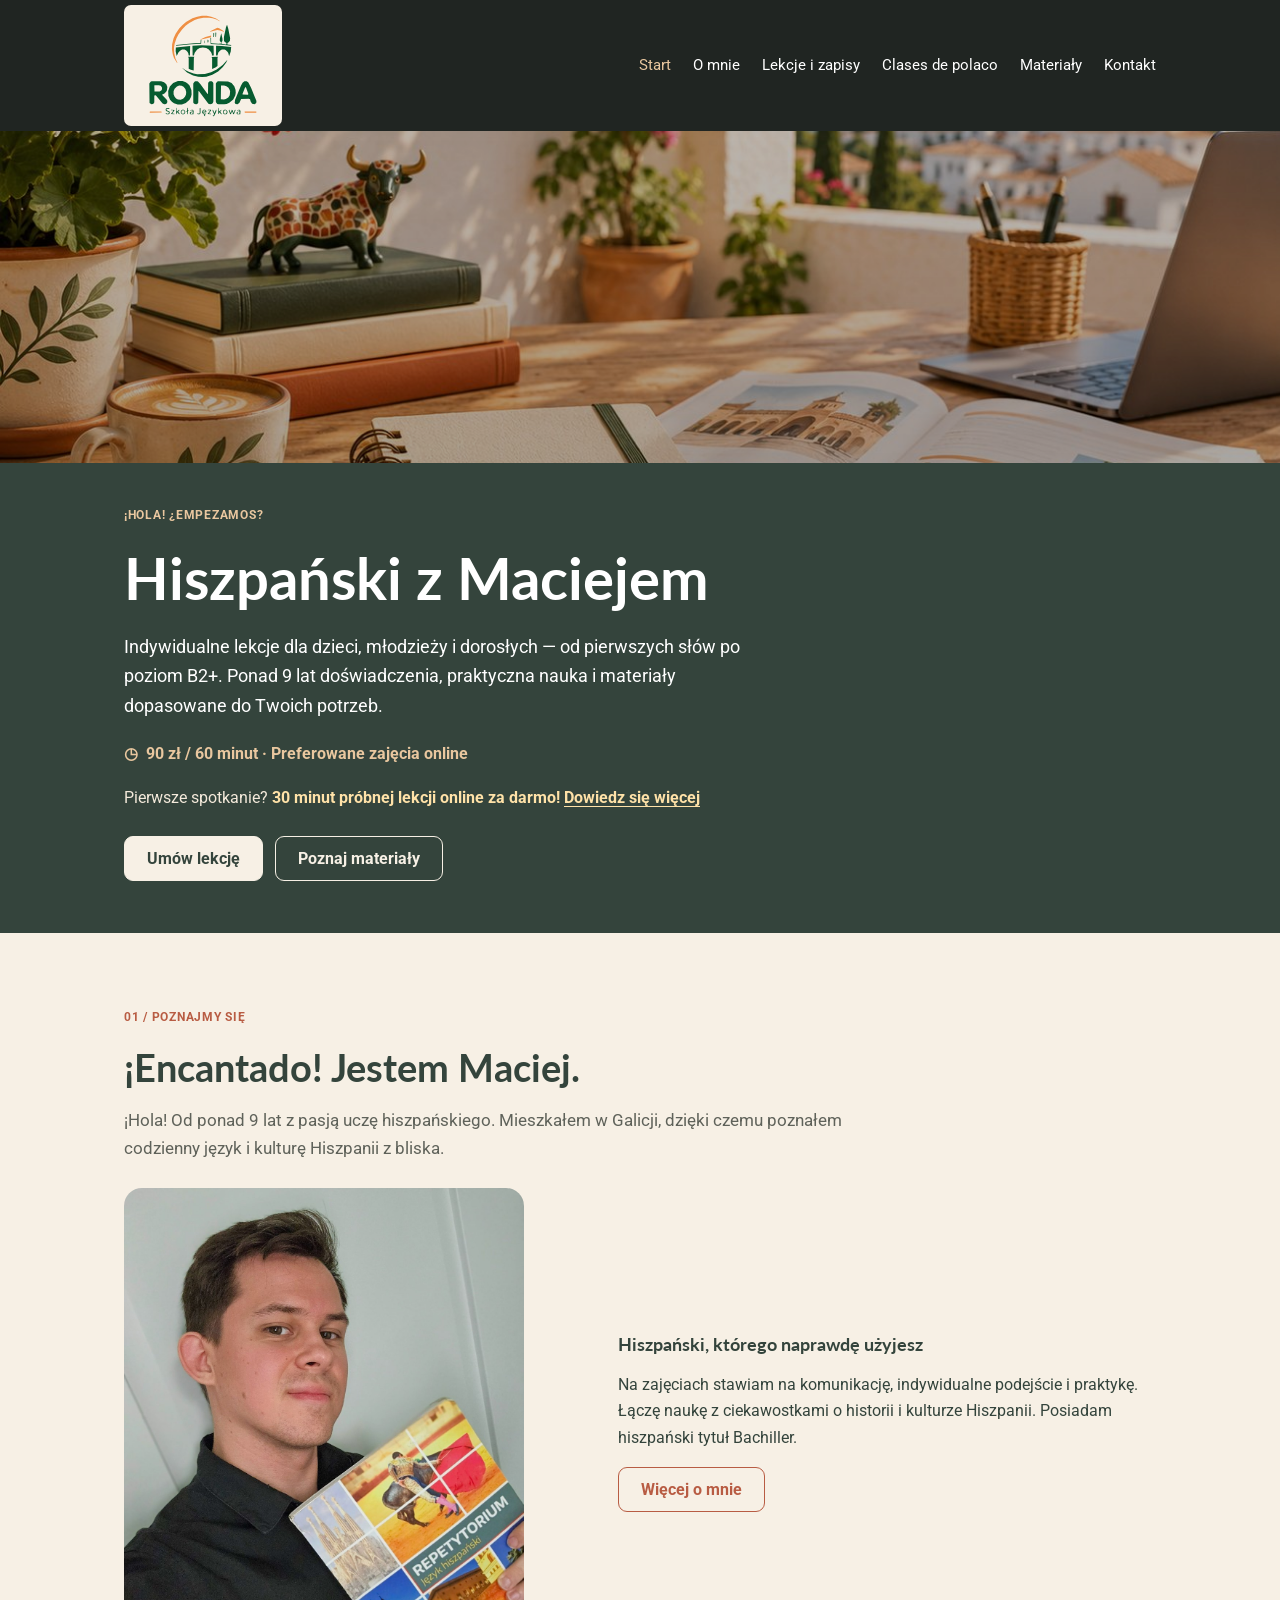
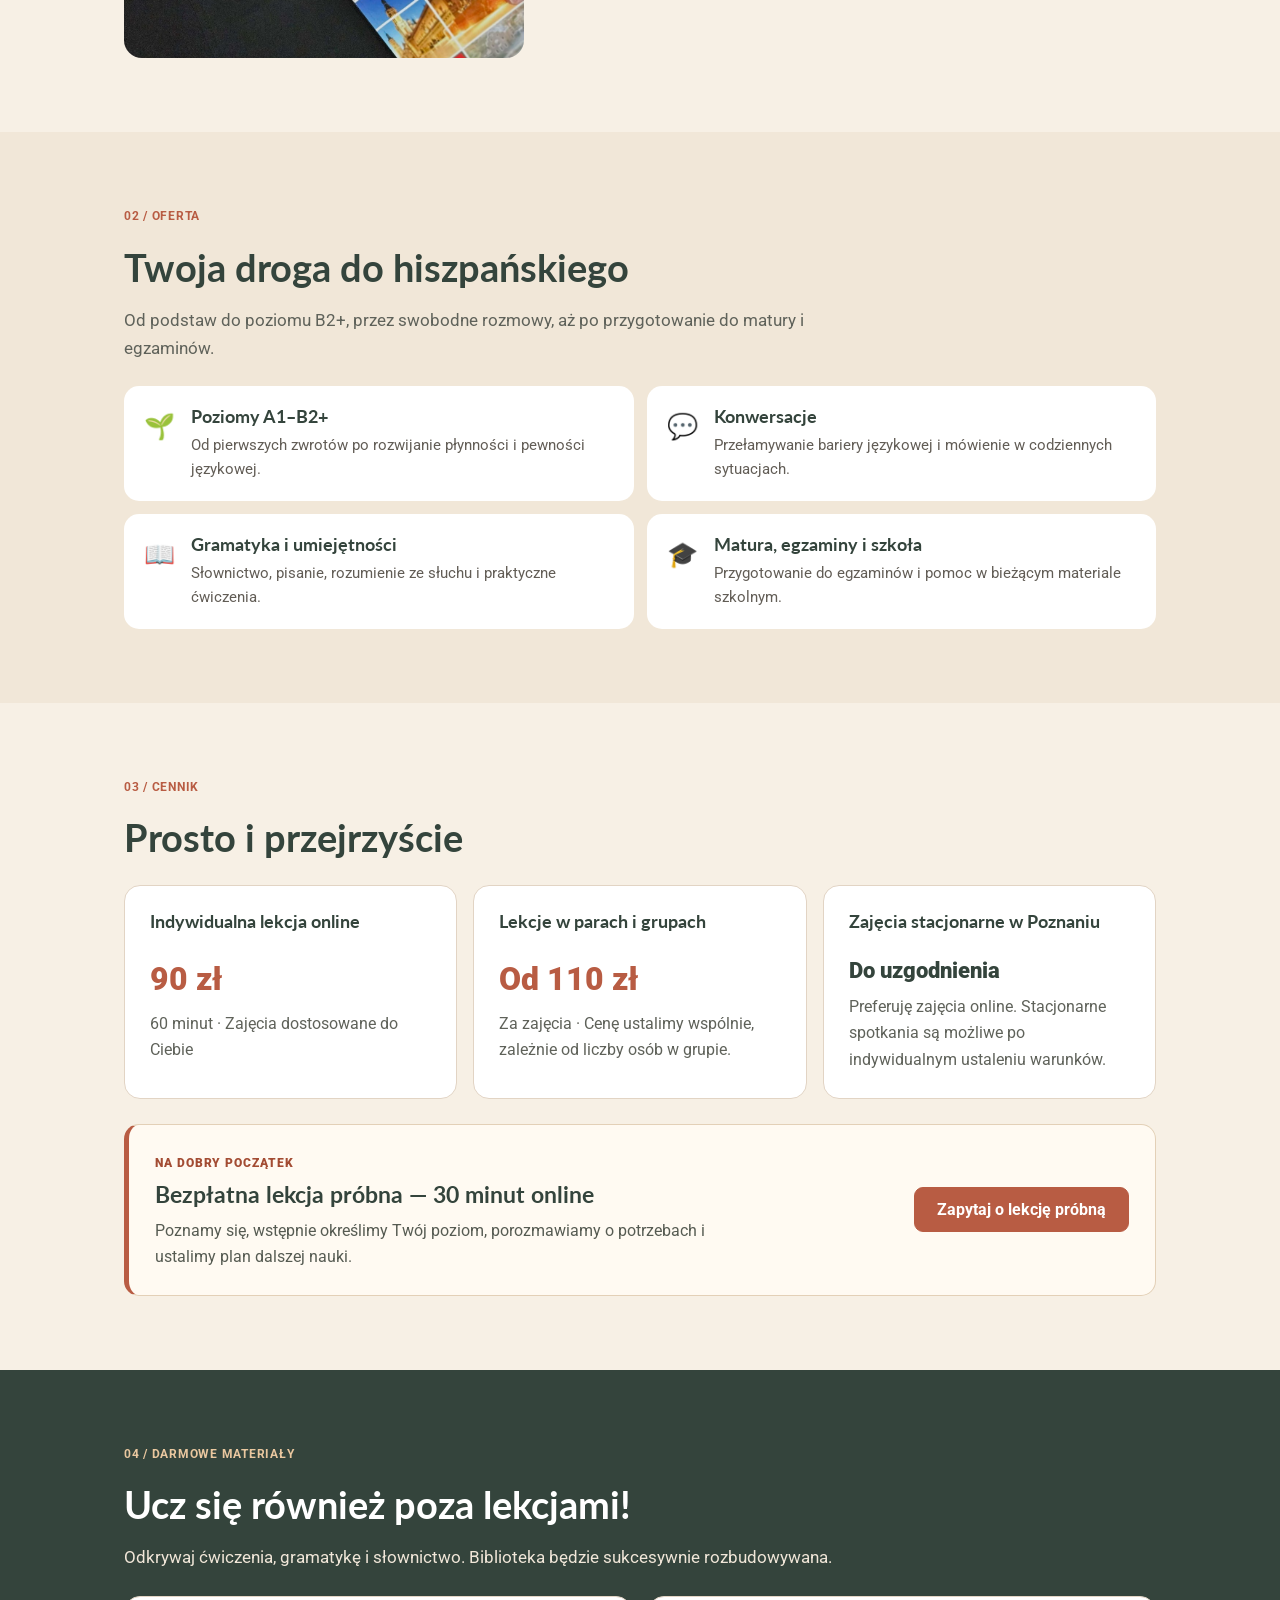
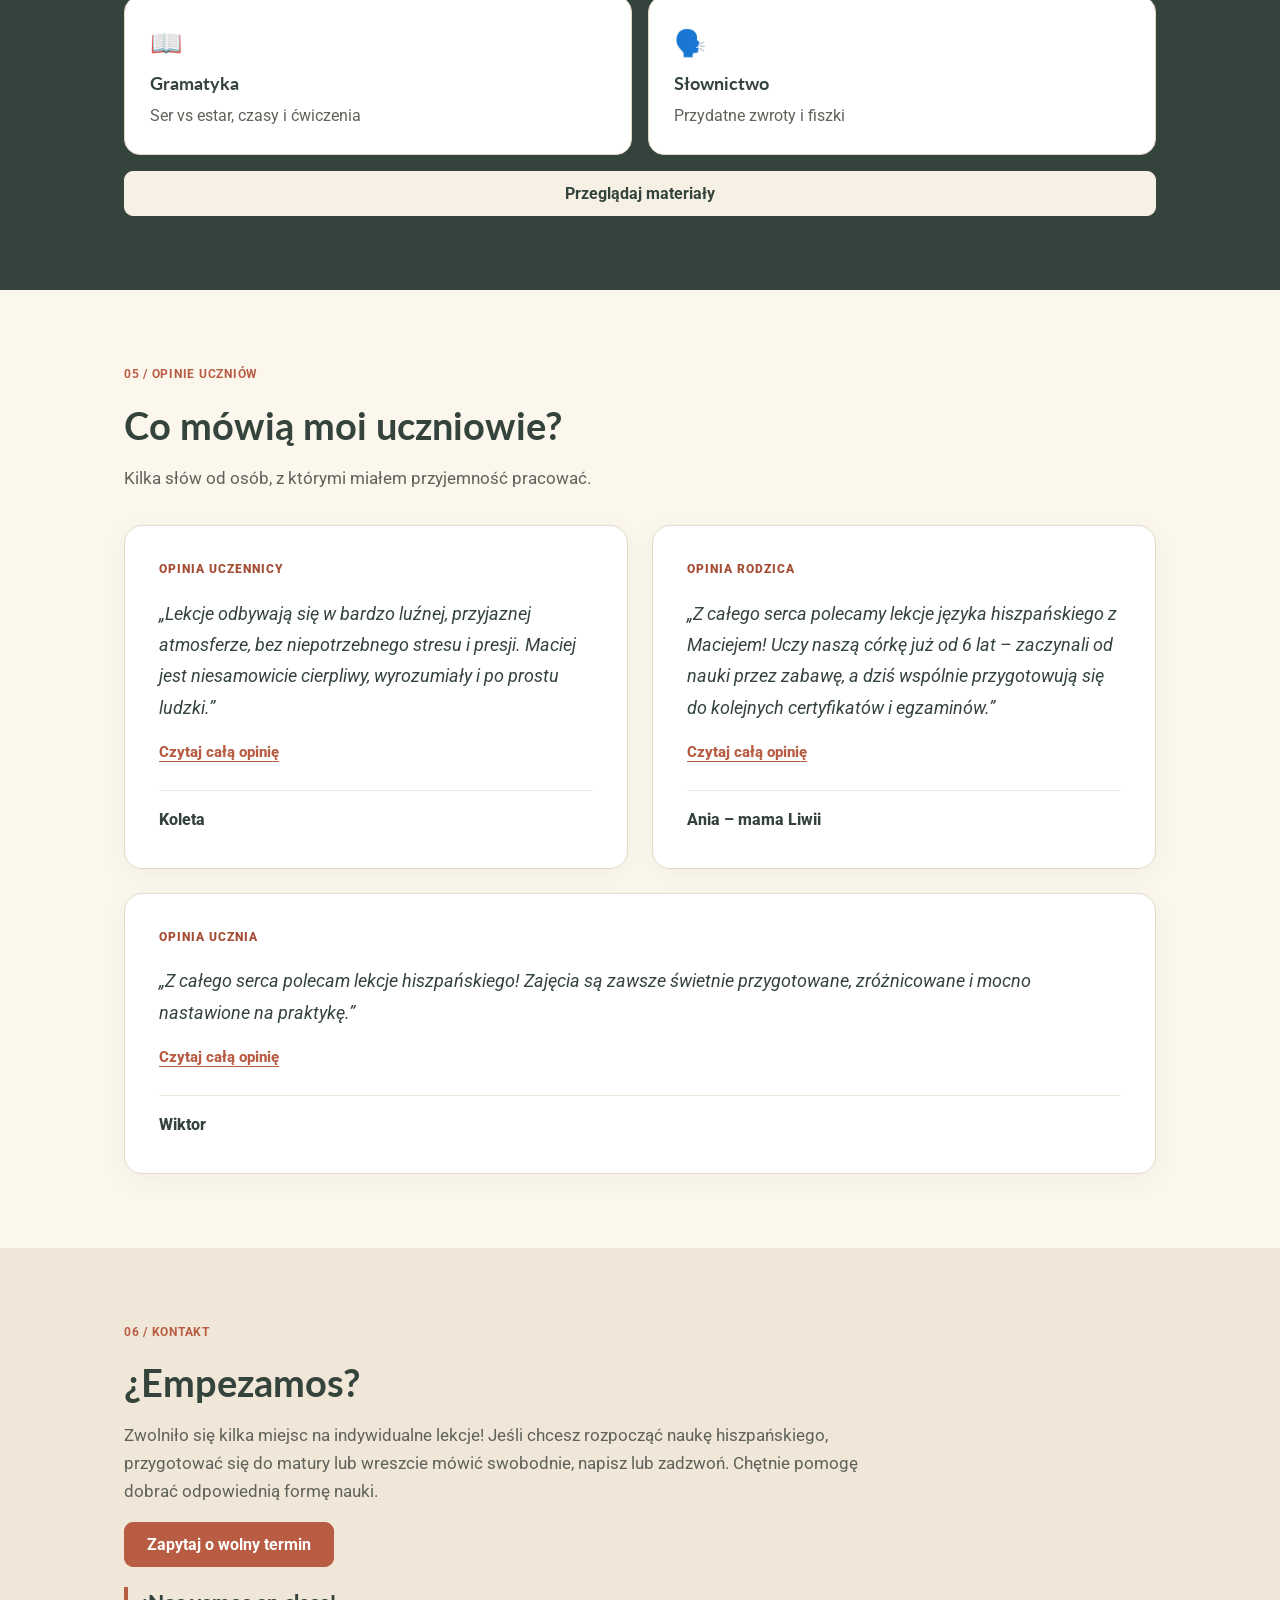
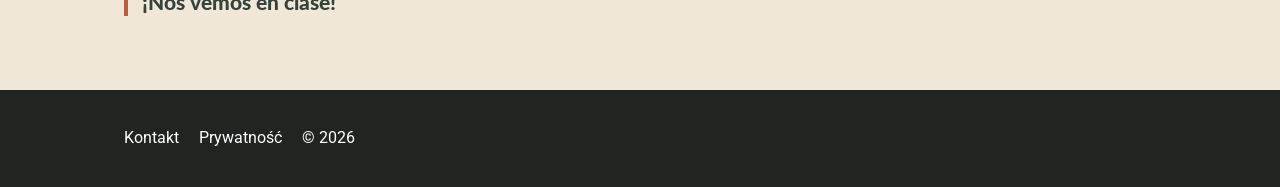
==== commit 17015945: "Display RONDA logo, simplify footer" ====
--- a/index.html
+++ b/index.html
@@ -1 +1 @@
-<!doctype html><html lang="pl"><head><meta charset="UTF-8"><meta name="viewport" content="width=device-width,initial-scale=1"><meta name="description" content="Indywidualne lekcje hiszpańskiego online: 90 zł / 60 minut. Bezpłatna lekcja próbna online 30 minut i darmowe materiały do nauki."><meta name="theme-color" content="#34443c"><title>Strona główna | Hiszpański z Maciejem</title><link rel="icon" href="assets/img/favicon.svg" type="image/svg+xml"><link rel="stylesheet" href="assets/css/style.css?v=20261109-opinia-wiktor"></head><body><a class="skip" href="#main">Przejdź do treści</a><header class="header"><div class="wrap nav"><a class="brand" href="index.html"><img src="assets/img/logo-stacked.svg" alt="Hiszpański z Maciejem"></a><button id="menu-toggle" aria-label="Otwórz menu" aria-controls="main-nav" aria-expanded="false">☰</button><nav id="main-nav" aria-label="Menu główne"><a href="index.html" aria-current="page">Start</a><a href="o-mnie.html" >O mnie</a><a href="lekcje.html" >Lekcje i zapisy</a><a href="polaco.html" lang="es" title="Clases de polaco para hispanohablantes">Clases de polaco</a><a href="materialy.html" >Materiały</a><a href="kontakt.html" >Kontakt</a></nav></div></header><main id="main"><section class="hero"><div class="hero-photo" role="img" aria-label="Śródziemnomorskie miejsce do nauki hiszpańskiego"></div><div class="wrap hero-content"><p class="eyebrow">¡HOLA! ¿EMPEZAMOS?</p><h1>Hiszpański z Maciejem</h1><p>Indywidualne lekcje dla dzieci, młodzieży i dorosłych — od pierwszych słów po poziom B2+. Ponad 9 lat doświadczenia, praktyczna nauka i materiały dopasowane do Twoich potrzeb.</p><div class="hero-price">◷ &nbsp;90 zł / 60 minut · Preferowane zajęcia online</div><p class="hero-trial">Pierwsze spotkanie? <strong>30 minut próbnej lekcji online za darmo!</strong> <a href="kontakt.html#lekcja-probna">Dowiedz się więcej</a></p><div class="actions"><a class="btn btn-light" href="kontakt.html#dane-kontaktowe">Umów lekcję</a><a class="btn btn-outline-light" href="materialy.html">Poznaj materiały</a></div></div></section><section class="section "><div class="wrap"><p class="eyebrow">01 / POZNAJMY SIĘ</p><h2>¡Encantado! Jestem Maciej.</h2><p class="lead">¡Hola! Od ponad 9 lat z pasją uczę hiszpańskiego. Mieszkałem w Galicji, dzięki czemu poznałem codzienny język i kulturę Hiszpanii z bliska.</p><div class="split"><img class="portrait" src="assets/img/maciej.jpg" alt="Maciej z podręcznikiem do nauki języka hiszpańskiego"><div><h3>Hiszpański, którego naprawdę użyjesz</h3><p>Na zajęciach stawiam na komunikację, indywidualne podejście i praktykę. Łączę naukę z ciekawostkami o historii i kulturze Hiszpanii. Posiadam hiszpański tytuł Bachiller.</p><a class="btn btn-line" href="o-mnie.html">Więcej o mnie</a></div></div></div></section><section class="section "><div class="wrap"><p class="eyebrow">02 / OFERTA</p><h2>Twoja droga do hiszpańskiego</h2><p class="lead">Od podstaw do poziomu B2+, przez swobodne rozmowy, aż po przygotowanie do matury i egzaminów.</p><div class="offer-grid"><div class="offer-card"><span class="offer-icon" aria-hidden="true">🌱</span><div><h3>Poziomy A1–B2+</h3><p>Od pierwszych zwrotów po rozwijanie płynności i pewności językowej.</p></div></div><div class="offer-card"><span class="offer-icon" aria-hidden="true">💬</span><div><h3>Konwersacje</h3><p>Przełamywanie bariery językowej i mówienie w codziennych sytuacjach.</p></div></div><div class="offer-card"><span class="offer-icon" aria-hidden="true">📖</span><div><h3>Gramatyka i umiejętności</h3><p>Słownictwo, pisanie, rozumienie ze słuchu i praktyczne ćwiczenia.</p></div></div><div class="offer-card"><span class="offer-icon" aria-hidden="true">🎓</span><div><h3>Matura, egzaminy i szkoła</h3><p>Przygotowanie do egzaminów i pomoc w bieżącym materiale szkolnym.</p></div></div></div></div></section><section class="section "><div class="wrap"><p class="eyebrow">03 / CENNIK</p><h2>Prosto i przejrzyście</h2><p class="lead"></p><div class="cards three"><article class="price-card"><h3>Indywidualna lekcja online</h3><p class="price">90 zł</p><p>60 minut · Zajęcia dostosowane do Ciebie</p></article><article class="price-card"><h3>Lekcje w parach i grupach</h3><p class="price">Od 110 zł</p><p>Za zajęcia · Cenę ustalimy wspólnie, zależnie od liczby osób w grupie.</p></article><article class="price-card"><h3>Zajęcia stacjonarne w Poznaniu</h3><p class="price alt">Do uzgodnienia</p><p>Preferuję zajęcia online. Stacjonarne spotkania są możliwe po indywidualnym ustaleniu warunków.</p></article></div><aside class="trial-promo" aria-label="Bezpłatna lekcja próbna"><div><span class="trial-label">NA DOBRY POCZĄTEK</span><h3>Bezpłatna lekcja próbna — 30 minut online</h3><p>Poznamy się, wstępnie określimy Twój poziom, porozmawiamy o potrzebach i ustalimy plan dalszej nauki.</p></div><a class="btn" href="kontakt.html#dane-kontaktowe">Zapytaj o lekcję próbną</a></aside></div></section><section class="section dark"><div class="wrap"><p class="eyebrow">04 / DARMOWE MATERIAŁY</p><h2>Ucz się również poza lekcjami!</h2><p class="lead">Odkrywaj ćwiczenia, gramatykę i słownictwo. Biblioteka będzie sukcesywnie rozbudowywana.</p><div class="cards two"><a class="tile" href="materialy.html?temat=gramatyka"><span>📖</span><h3>Gramatyka</h3><p>Ser vs estar, czasy i ćwiczenia</p></a><a class="tile" href="materialy.html?temat=slownictwo"><span>🗣️</span><h3>Słownictwo</h3><p>Przydatne zwroty i fiszki</p></a></div><a class="btn btn-light full" href="materialy.html">Przeglądaj materiały</a></div></section><section class="section testimonials-section" id="opinie" aria-labelledby="testimonials-title"><div class="wrap"><p class="eyebrow">05 / OPINIE UCZNIÓW</p><h2 id="testimonials-title">Co mówią moi uczniowie?</h2><p class="lead testimonials-lead">Kilka słów od osób, z którymi miałem przyjemność pracować.</p><div class="testimonials-grid"><article class="testimonial-card"><span class="testimonial-kicker">OPINIA UCZENNICY</span><details class="testimonial-details"><summary><span class="testimonial-excerpt">„Lekcje odbywają się w bardzo luźnej, przyjaznej atmosferze, bez niepotrzebnego stresu i presji. Maciej jest niesamowicie cierpliwy, wyrozumiały i po prostu ludzki.”</span><span class="testimonial-action"><span class="testimonial-action-open">Czytaj całą opinię</span><span class="testimonial-action-close">Zwiń opinię</span></span></summary><blockquote class="testimonial-full"><p>„Lekcje odbywają się w bardzo luźnej, przyjaznej atmosferze, bez niepotrzebnego stresu i presji. Maciej jest niesamowicie cierpliwy, wyrozumiały i po prostu ludzki. Można się dogadać, zmienić plany, przełożyć coś, kiedy życie trochę pokrzyżuje szyki, i zawsze spotyka się to ze zrozumieniem. Nie ma nerwów, zniecierpliwienia ani poczucia, że za coś trzeba przepraszać. Do tego ziomalskie podejście, dzięki któremu nauka jest przyjemnością. Super człowiek i świetny nauczyciel. Polecam z całego serca!”</p></blockquote></details><cite class="testimonial-author">Koleta</cite></article><article class="testimonial-card"><span class="testimonial-kicker">OPINIA RODZICA</span><details class="testimonial-details"><summary><span class="testimonial-excerpt">„Z całego serca polecamy lekcje języka hiszpańskiego z Maciejem! Uczy naszą córkę już od 6 lat – zaczynali od nauki przez zabawę, a dziś wspólnie przygotowują się do kolejnych certyfikatów i egzaminów.”</span><span class="testimonial-action"><span class="testimonial-action-open">Czytaj całą opinię</span><span class="testimonial-action-close">Zwiń opinię</span></span></summary><blockquote class="testimonial-full"><p>„Z całego serca polecamy lekcje języka hiszpańskiego z Maciejem! Uczy naszą córkę już od 6 lat – zaczynali od nauki przez zabawę, a dziś wspólnie przygotowują się do kolejnych certyfikatów i egzaminów.</p><p>Maciej jest niezwykle cierpliwy, uważny i metodyczny. Dużą wagę przykłada do dokładnego wyjaśniania zagadnień, utrwalania nowego materiału i regularnych powtórek. Jednocześnie potrafi doskonale dopasować metody pracy do wieku, potrzeb i możliwości dziecka. Korzysta z różnorodnych materiałów i pomocy dydaktycznych – podręczników, ćwiczeń, kart pracy, quizów, filmików, książek czy krzyżówek. Co jednak szczególnie cenne, potrafi wyjść poza tradycyjne ramy lekcji i przenieść naukę do codziennego życia. Oklejanie przedmiotów w pokoju hiszpańskimi nazwami, aby utrwalić słownictwo, czy wspólny spacer po okolicy, podczas którego dziecko opisywało drogę i kierunki po hiszpańsku, to tylko niektóre z pomysłów, dzięki którym nauka staje się ciekawa, naturalna i naprawdę angażująca.</p><p>Świetnie motywuje, docenia postępy, a jednocześnie konstruktywnie wskazuje obszary do dalszej pracy. Co najważniejsze, nasza córka po sześciu latach nadal z przyjemnością czeka na kolejne lekcje. W jej opinii Maciej jest „genialnym nauczycielem” – a z ust nastolatki to naprawdę wyjątkowy komplement!</p><p>Polecamy Macieja z pełnym przekonaniem każdemu, kto szuka zaangażowanego, profesjonalnego nauczyciela, który nie tylko skutecznie uczy języka, ale także potrafi zarazić nim swoją pasją!”</p></blockquote></details><cite class="testimonial-author">Ania – mama Liwii</cite></article><article class="testimonial-card"><span class="testimonial-kicker">OPINIA UCZNIA</span><details class="testimonial-details"><summary><span class="testimonial-excerpt">„Z całego serca polecam lekcje hiszpańskiego! Zajęcia są zawsze świetnie przygotowane, zróżnicowane i mocno nastawione na praktykę.”</span><span class="testimonial-action"><span class="testimonial-action-open">Czytaj całą opinię</span><span class="testimonial-action-close">Zwiń opinię</span></span></summary><blockquote class="testimonial-full"><p>„Z całego serca polecam lekcje hiszpańskiego! Zajęcia są zawsze świetnie przygotowane, zróżnicowane i mocno nastawione na praktykę. Maciej ma wspaniałe podejście, potrafi świetnie zmotywować i tłumaczy nawet trudniejsze zagadnienia w prosty sposób. Atmosfera jest bardzo swobodna, co całkowicie pomaga przełamać barierę językową. Widzę u siebie ogromne postępy i z przyjemnością kontynuuję naukę.”</p></blockquote></details><cite class="testimonial-author">Wiktor</cite></article></div></div></section><section class="section "><div class="wrap"><p class="eyebrow">06 / KONTAKT</p><h2>¿Empezamos?</h2><p class="lead">Zwolniło się kilka miejsc na indywidualne lekcje! Jeśli chcesz rozpocząć naukę hiszpańskiego, przygotować się do matury lub wreszcie mówić swobodnie, napisz lub zadzwoń. Chętnie pomogę dobrać odpowiednią formę nauki.</p><a class="btn" href="kontakt.html#dane-kontaktowe">Zapytaj o wolny termin</a><p class="contact-tagline">¡Nos vemos en clase!</p></div></section></main><footer><div class="wrap footer-inner"><div><strong>Hiszpański z Maciejem</strong><p>Indywidualne lekcje hiszpańskiego online i materiały do samodzielnej nauki.</p></div><div class="foot-links"><a href="kontakt.html">Kontakt</a><a href="polityka-prywatnosci.html">Prywatność</a><span>© <span id="year">2026</span></span></div></div></footer><script src="assets/js/main.js?v=20261109-opinie-karty" defer></script></body></html>+<!doctype html><html lang="pl"><head><meta charset="UTF-8"><meta name="viewport" content="width=device-width,initial-scale=1"><meta name="description" content="Indywidualne lekcje hiszpańskiego online: 90 zł / 60 minut. Bezpłatna lekcja próbna online 30 minut i darmowe materiały do nauki."><meta name="theme-color" content="#34443c"><title>Strona główna | Hiszpański z Maciejem</title><link rel="icon" href="assets/img/favicon.svg?v=20261110-ronda" type="image/svg+xml"><link rel="stylesheet" href="assets/css/style.css?v=20261110-ronda"></head><body><a class="skip" href="#main">Przejdź do treści</a><header class="header"><div class="wrap nav"><a class="brand" href="index.html"><img src="assets/img/logo-ronda.svg?v=20261110" alt="RONDA — Szkoła Językowa"></a><button id="menu-toggle" aria-label="Otwórz menu" aria-controls="main-nav" aria-expanded="false">☰</button><nav id="main-nav" aria-label="Menu główne"><a href="index.html" aria-current="page">Start</a><a href="o-mnie.html" >O mnie</a><a href="lekcje.html" >Lekcje i zapisy</a><a href="polaco.html" lang="es" title="Clases de polaco para hispanohablantes">Clases de polaco</a><a href="materialy.html" >Materiały</a><a href="kontakt.html" >Kontakt</a></nav></div></header><main id="main"><section class="hero"><div class="hero-photo" role="img" aria-label="Śródziemnomorskie miejsce do nauki hiszpańskiego"></div><div class="wrap hero-content"><p class="eyebrow">¡HOLA! ¿EMPEZAMOS?</p><h1>Hiszpański z Maciejem</h1><p>Indywidualne lekcje dla dzieci, młodzieży i dorosłych — od pierwszych słów po poziom B2+. Ponad 9 lat doświadczenia, praktyczna nauka i materiały dopasowane do Twoich potrzeb.</p><div class="hero-price">◷ &nbsp;90 zł / 60 minut · Preferowane zajęcia online</div><p class="hero-trial">Pierwsze spotkanie? <strong>30 minut próbnej lekcji online za darmo!</strong> <a href="kontakt.html#lekcja-probna">Dowiedz się więcej</a></p><div class="actions"><a class="btn btn-light" href="kontakt.html#dane-kontaktowe">Umów lekcję</a><a class="btn btn-outline-light" href="materialy.html">Poznaj materiały</a></div></div></section><section class="section "><div class="wrap"><p class="eyebrow">01 / POZNAJMY SIĘ</p><h2>¡Encantado! Jestem Maciej.</h2><p class="lead">¡Hola! Od ponad 9 lat z pasją uczę hiszpańskiego. Mieszkałem w Galicji, dzięki czemu poznałem codzienny język i kulturę Hiszpanii z bliska.</p><div class="split"><img class="portrait" src="assets/img/maciej.jpg" alt="Maciej z podręcznikiem do nauki języka hiszpańskiego"><div><h3>Hiszpański, którego naprawdę użyjesz</h3><p>Na zajęciach stawiam na komunikację, indywidualne podejście i praktykę. Łączę naukę z ciekawostkami o historii i kulturze Hiszpanii. Posiadam hiszpański tytuł Bachiller.</p><a class="btn btn-line" href="o-mnie.html">Więcej o mnie</a></div></div></div></section><section class="section "><div class="wrap"><p class="eyebrow">02 / OFERTA</p><h2>Twoja droga do hiszpańskiego</h2><p class="lead">Od podstaw do poziomu B2+, przez swobodne rozmowy, aż po przygotowanie do matury i egzaminów.</p><div class="offer-grid"><div class="offer-card"><span class="offer-icon" aria-hidden="true">🌱</span><div><h3>Poziomy A1–B2+</h3><p>Od pierwszych zwrotów po rozwijanie płynności i pewności językowej.</p></div></div><div class="offer-card"><span class="offer-icon" aria-hidden="true">💬</span><div><h3>Konwersacje</h3><p>Przełamywanie bariery językowej i mówienie w codziennych sytuacjach.</p></div></div><div class="offer-card"><span class="offer-icon" aria-hidden="true">📖</span><div><h3>Gramatyka i umiejętności</h3><p>Słownictwo, pisanie, rozumienie ze słuchu i praktyczne ćwiczenia.</p></div></div><div class="offer-card"><span class="offer-icon" aria-hidden="true">🎓</span><div><h3>Matura, egzaminy i szkoła</h3><p>Przygotowanie do egzaminów i pomoc w bieżącym materiale szkolnym.</p></div></div></div></div></section><section class="section "><div class="wrap"><p class="eyebrow">03 / CENNIK</p><h2>Prosto i przejrzyście</h2><p class="lead"></p><div class="cards three"><article class="price-card"><h3>Indywidualna lekcja online</h3><p class="price">90 zł</p><p>60 minut · Zajęcia dostosowane do Ciebie</p></article><article class="price-card"><h3>Lekcje w parach i grupach</h3><p class="price">Od 110 zł</p><p>Za zajęcia · Cenę ustalimy wspólnie, zależnie od liczby osób w grupie.</p></article><article class="price-card"><h3>Zajęcia stacjonarne w Poznaniu</h3><p class="price alt">Do uzgodnienia</p><p>Preferuję zajęcia online. Stacjonarne spotkania są możliwe po indywidualnym ustaleniu warunków.</p></article></div><aside class="trial-promo" aria-label="Bezpłatna lekcja próbna"><div><span class="trial-label">NA DOBRY POCZĄTEK</span><h3>Bezpłatna lekcja próbna — 30 minut online</h3><p>Poznamy się, wstępnie określimy Twój poziom, porozmawiamy o potrzebach i ustalimy plan dalszej nauki.</p></div><a class="btn" href="kontakt.html#dane-kontaktowe">Zapytaj o lekcję próbną</a></aside></div></section><section class="section dark"><div class="wrap"><p class="eyebrow">04 / DARMOWE MATERIAŁY</p><h2>Ucz się również poza lekcjami!</h2><p class="lead">Odkrywaj ćwiczenia, gramatykę i słownictwo. Biblioteka będzie sukcesywnie rozbudowywana.</p><div class="cards two"><a class="tile" href="materialy.html?temat=gramatyka"><span>📖</span><h3>Gramatyka</h3><p>Ser vs estar, czasy i ćwiczenia</p></a><a class="tile" href="materialy.html?temat=slownictwo"><span>🗣️</span><h3>Słownictwo</h3><p>Przydatne zwroty i fiszki</p></a></div><a class="btn btn-light full" href="materialy.html">Przeglądaj materiały</a></div></section><section class="section testimonials-section" id="opinie" aria-labelledby="testimonials-title"><div class="wrap"><p class="eyebrow">05 / OPINIE UCZNIÓW</p><h2 id="testimonials-title">Co mówią moi uczniowie?</h2><p class="lead testimonials-lead">Kilka słów od osób, z którymi miałem przyjemność pracować.</p><div class="testimonials-grid"><article class="testimonial-card"><span class="testimonial-kicker">OPINIA UCZENNICY</span><details class="testimonial-details"><summary><span class="testimonial-excerpt">„Lekcje odbywają się w bardzo luźnej, przyjaznej atmosferze, bez niepotrzebnego stresu i presji. Maciej jest niesamowicie cierpliwy, wyrozumiały i po prostu ludzki.”</span><span class="testimonial-action"><span class="testimonial-action-open">Czytaj całą opinię</span><span class="testimonial-action-close">Zwiń opinię</span></span></summary><blockquote class="testimonial-full"><p>„Lekcje odbywają się w bardzo luźnej, przyjaznej atmosferze, bez niepotrzebnego stresu i presji. Maciej jest niesamowicie cierpliwy, wyrozumiały i po prostu ludzki. Można się dogadać, zmienić plany, przełożyć coś, kiedy życie trochę pokrzyżuje szyki, i zawsze spotyka się to ze zrozumieniem. Nie ma nerwów, zniecierpliwienia ani poczucia, że za coś trzeba przepraszać. Do tego ziomalskie podejście, dzięki któremu nauka jest przyjemnością. Super człowiek i świetny nauczyciel. Polecam z całego serca!”</p></blockquote></details><cite class="testimonial-author">Koleta</cite></article><article class="testimonial-card"><span class="testimonial-kicker">OPINIA RODZICA</span><details class="testimonial-details"><summary><span class="testimonial-excerpt">„Z całego serca polecamy lekcje języka hiszpańskiego z Maciejem! Uczy naszą córkę już od 6 lat – zaczynali od nauki przez zabawę, a dziś wspólnie przygotowują się do kolejnych certyfikatów i egzaminów.”</span><span class="testimonial-action"><span class="testimonial-action-open">Czytaj całą opinię</span><span class="testimonial-action-close">Zwiń opinię</span></span></summary><blockquote class="testimonial-full"><p>„Z całego serca polecamy lekcje języka hiszpańskiego z Maciejem! Uczy naszą córkę już od 6 lat – zaczynali od nauki przez zabawę, a dziś wspólnie przygotowują się do kolejnych certyfikatów i egzaminów.</p><p>Maciej jest niezwykle cierpliwy, uważny i metodyczny. Dużą wagę przykłada do dokładnego wyjaśniania zagadnień, utrwalania nowego materiału i regularnych powtórek. Jednocześnie potrafi doskonale dopasować metody pracy do wieku, potrzeb i możliwości dziecka. Korzysta z różnorodnych materiałów i pomocy dydaktycznych – podręczników, ćwiczeń, kart pracy, quizów, filmików, książek czy krzyżówek. Co jednak szczególnie cenne, potrafi wyjść poza tradycyjne ramy lekcji i przenieść naukę do codziennego życia. Oklejanie przedmiotów w pokoju hiszpańskimi nazwami, aby utrwalić słownictwo, czy wspólny spacer po okolicy, podczas którego dziecko opisywało drogę i kierunki po hiszpańsku, to tylko niektóre z pomysłów, dzięki którym nauka staje się ciekawa, naturalna i naprawdę angażująca.</p><p>Świetnie motywuje, docenia postępy, a jednocześnie konstruktywnie wskazuje obszary do dalszej pracy. Co najważniejsze, nasza córka po sześciu latach nadal z przyjemnością czeka na kolejne lekcje. W jej opinii Maciej jest „genialnym nauczycielem” – a z ust nastolatki to naprawdę wyjątkowy komplement!</p><p>Polecamy Macieja z pełnym przekonaniem każdemu, kto szuka zaangażowanego, profesjonalnego nauczyciela, który nie tylko skutecznie uczy języka, ale także potrafi zarazić nim swoją pasją!”</p></blockquote></details><cite class="testimonial-author">Ania – mama Liwii</cite></article><article class="testimonial-card"><span class="testimonial-kicker">OPINIA UCZNIA</span><details class="testimonial-details"><summary><span class="testimonial-excerpt">„Z całego serca polecam lekcje hiszpańskiego! Zajęcia są zawsze świetnie przygotowane, zróżnicowane i mocno nastawione na praktykę.”</span><span class="testimonial-action"><span class="testimonial-action-open">Czytaj całą opinię</span><span class="testimonial-action-close">Zwiń opinię</span></span></summary><blockquote class="testimonial-full"><p>„Z całego serca polecam lekcje hiszpańskiego! Zajęcia są zawsze świetnie przygotowane, zróżnicowane i mocno nastawione na praktykę. Maciej ma wspaniałe podejście, potrafi świetnie zmotywować i tłumaczy nawet trudniejsze zagadnienia w prosty sposób. Atmosfera jest bardzo swobodna, co całkowicie pomaga przełamać barierę językową. Widzę u siebie ogromne postępy i z przyjemnością kontynuuję naukę.”</p></blockquote></details><cite class="testimonial-author">Wiktor</cite></article></div></div></section><section class="section "><div class="wrap"><p class="eyebrow">06 / KONTAKT</p><h2>¿Empezamos?</h2><p class="lead">Zwolniło się kilka miejsc na indywidualne lekcje! Jeśli chcesz rozpocząć naukę hiszpańskiego, przygotować się do matury lub wreszcie mówić swobodnie, napisz lub zadzwoń. Chętnie pomogę dobrać odpowiednią formę nauki.</p><a class="btn" href="kontakt.html#dane-kontaktowe">Zapytaj o wolny termin</a><p class="contact-tagline">¡Nos vemos en clase!</p></div></section></main><footer><div class="wrap footer-inner"><div class="foot-links"><a href="kontakt.html">Kontakt</a><a href="polityka-prywatnosci.html">Prywatność</a><span>© <span id="year">2026</span></span></div></div></footer><script src="assets/js/main.js?v=20261109-opinie-karty" defer></script></body></html>
--- a/assets/css/style.css
+++ b/assets/css/style.css
@@ -152,3 +152,19 @@
 
 /* Przy nieparzystej liczbie opinii ostatnia karta zajmuje cały drugi rząd. */
 @media(min-width:751px){.testimonials-grid>.testimonial-card:last-child:nth-child(odd){grid-column:1/-1}}
+
+/* Historia nazwy RONDA w sekcji O mnie */
+.ronda-story-section{background:#fcf8f1!important}
+.ronda-story{display:grid;grid-template-columns:minmax(0,.85fr) minmax(0,1.4fr);gap:clamp(22px,4vw,58px);padding:clamp(25px,4.5vw,52px);border:1px solid #e7d9c8;border-left:5px solid var(--terra);border-radius:18px;background:#fff;box-shadow:0 8px 28px #34443c0b}
+.ronda-story-intro{min-width:0}
+.ronda-story-intro h2{font-size:clamp(1.9rem,4.5vw,3.1rem);letter-spacing:-.035em;color:var(--green)}
+.ronda-story-motto{font-size:clamp(1.1rem,2.6vw,1.42rem);font-weight:700;line-height:1.5;color:var(--terra);max-width:230px}
+.ronda-story-text{min-width:0;color:#4e594f}
+.ronda-story-text p:last-child{margin-bottom:0}
+.ronda-story-text strong{color:var(--green)}
+@media(max-width:750px){.ronda-story{grid-template-columns:1fr;gap:15px;padding:24px 20px}.ronda-story-motto{max-width:none}}
+
+/* RONDA — nowe pionowe logo z mostem i podpisem szkoły */
+.brand img[src*="logo-ronda.svg"]{width:150px;height:auto}
+@media(max-width:1020px){.brand img[src*="logo-ronda.svg"]{width:120px}}
+@media(max-width:750px){.brand img[src*="logo-ronda.svg"]{width:104px}}
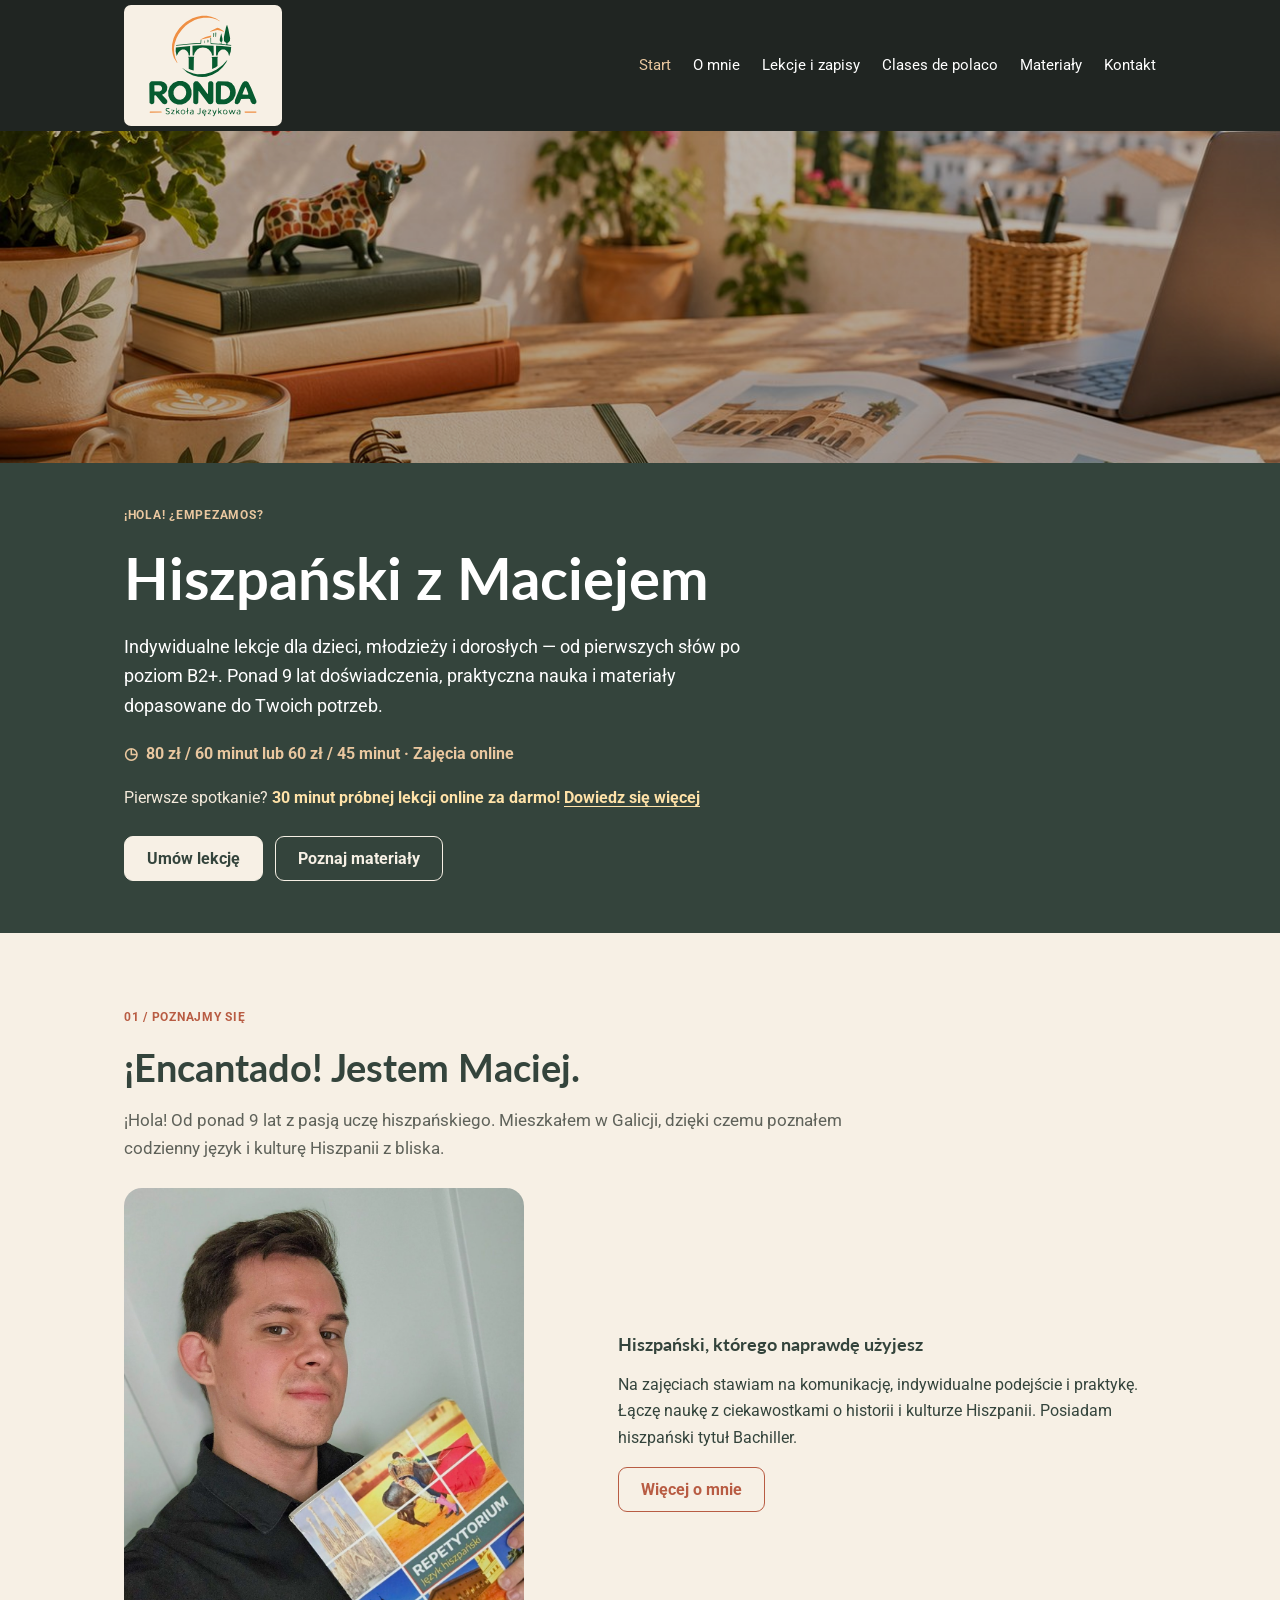
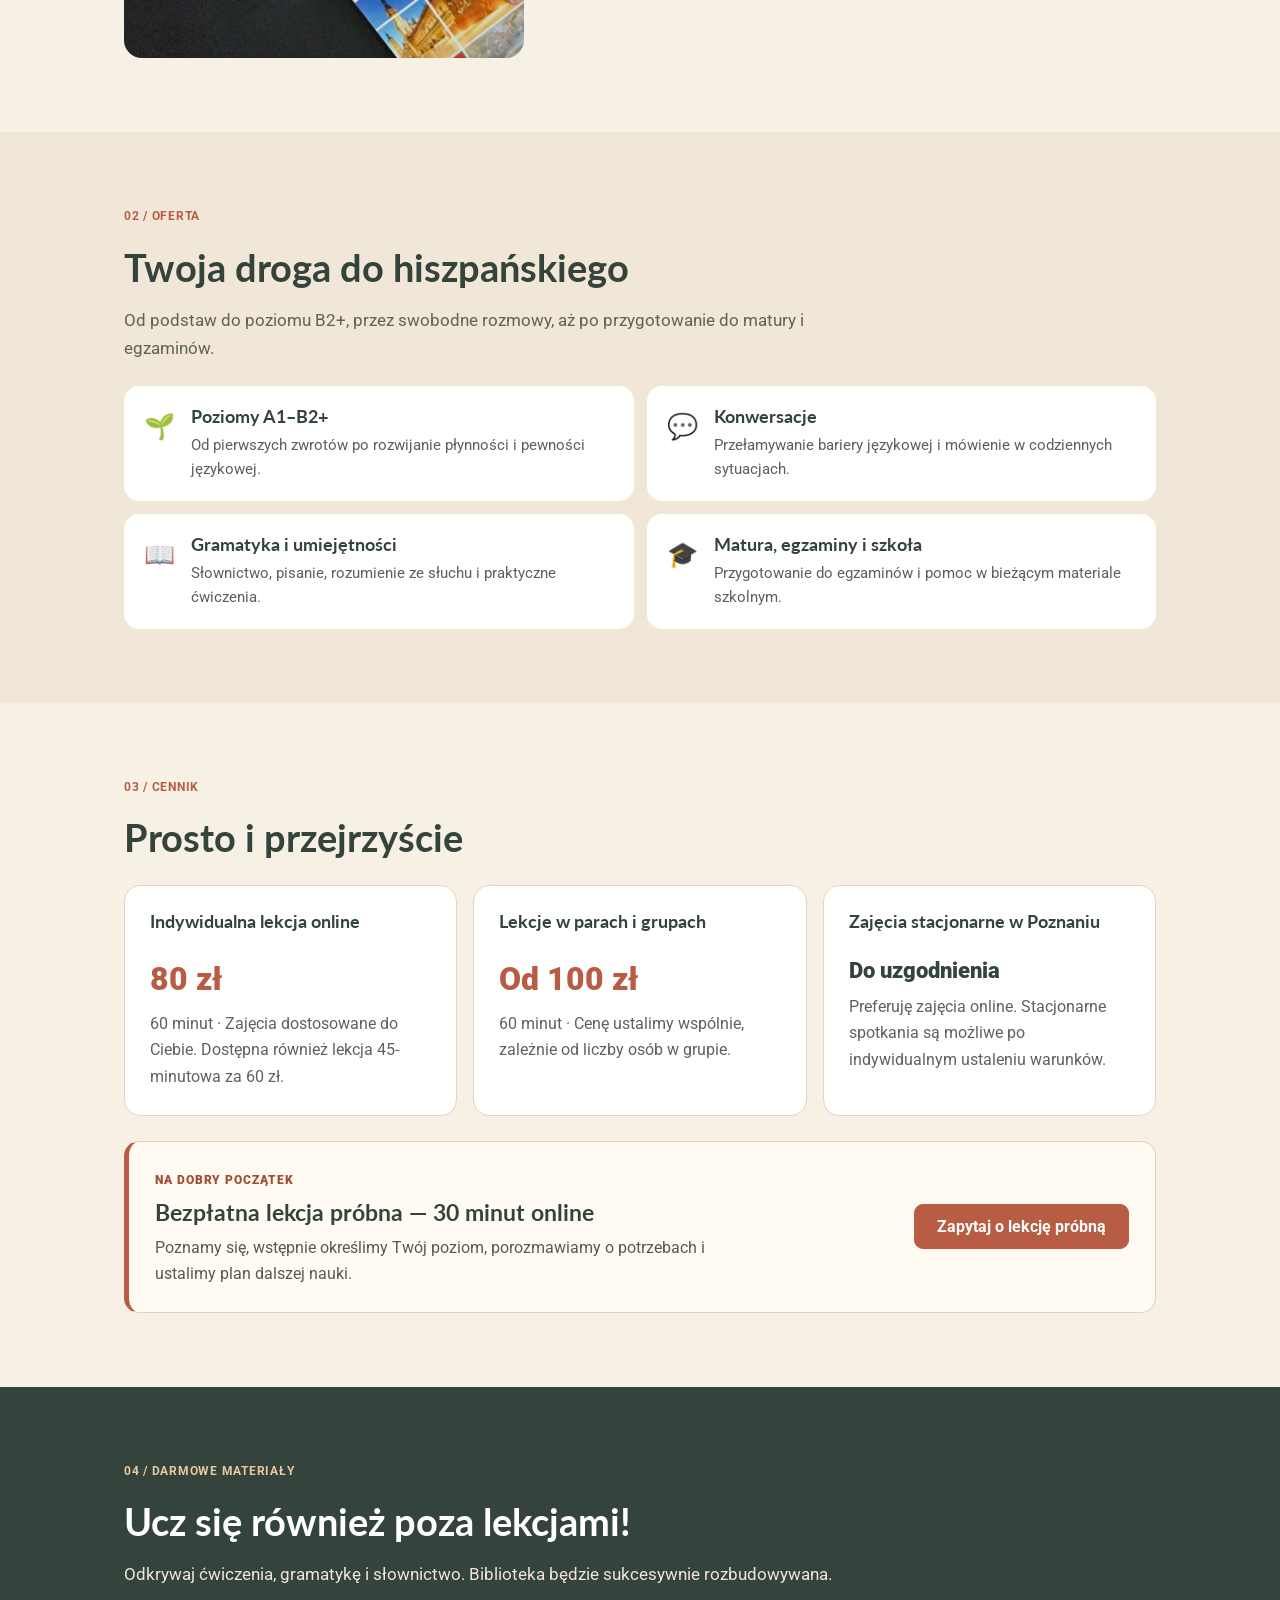
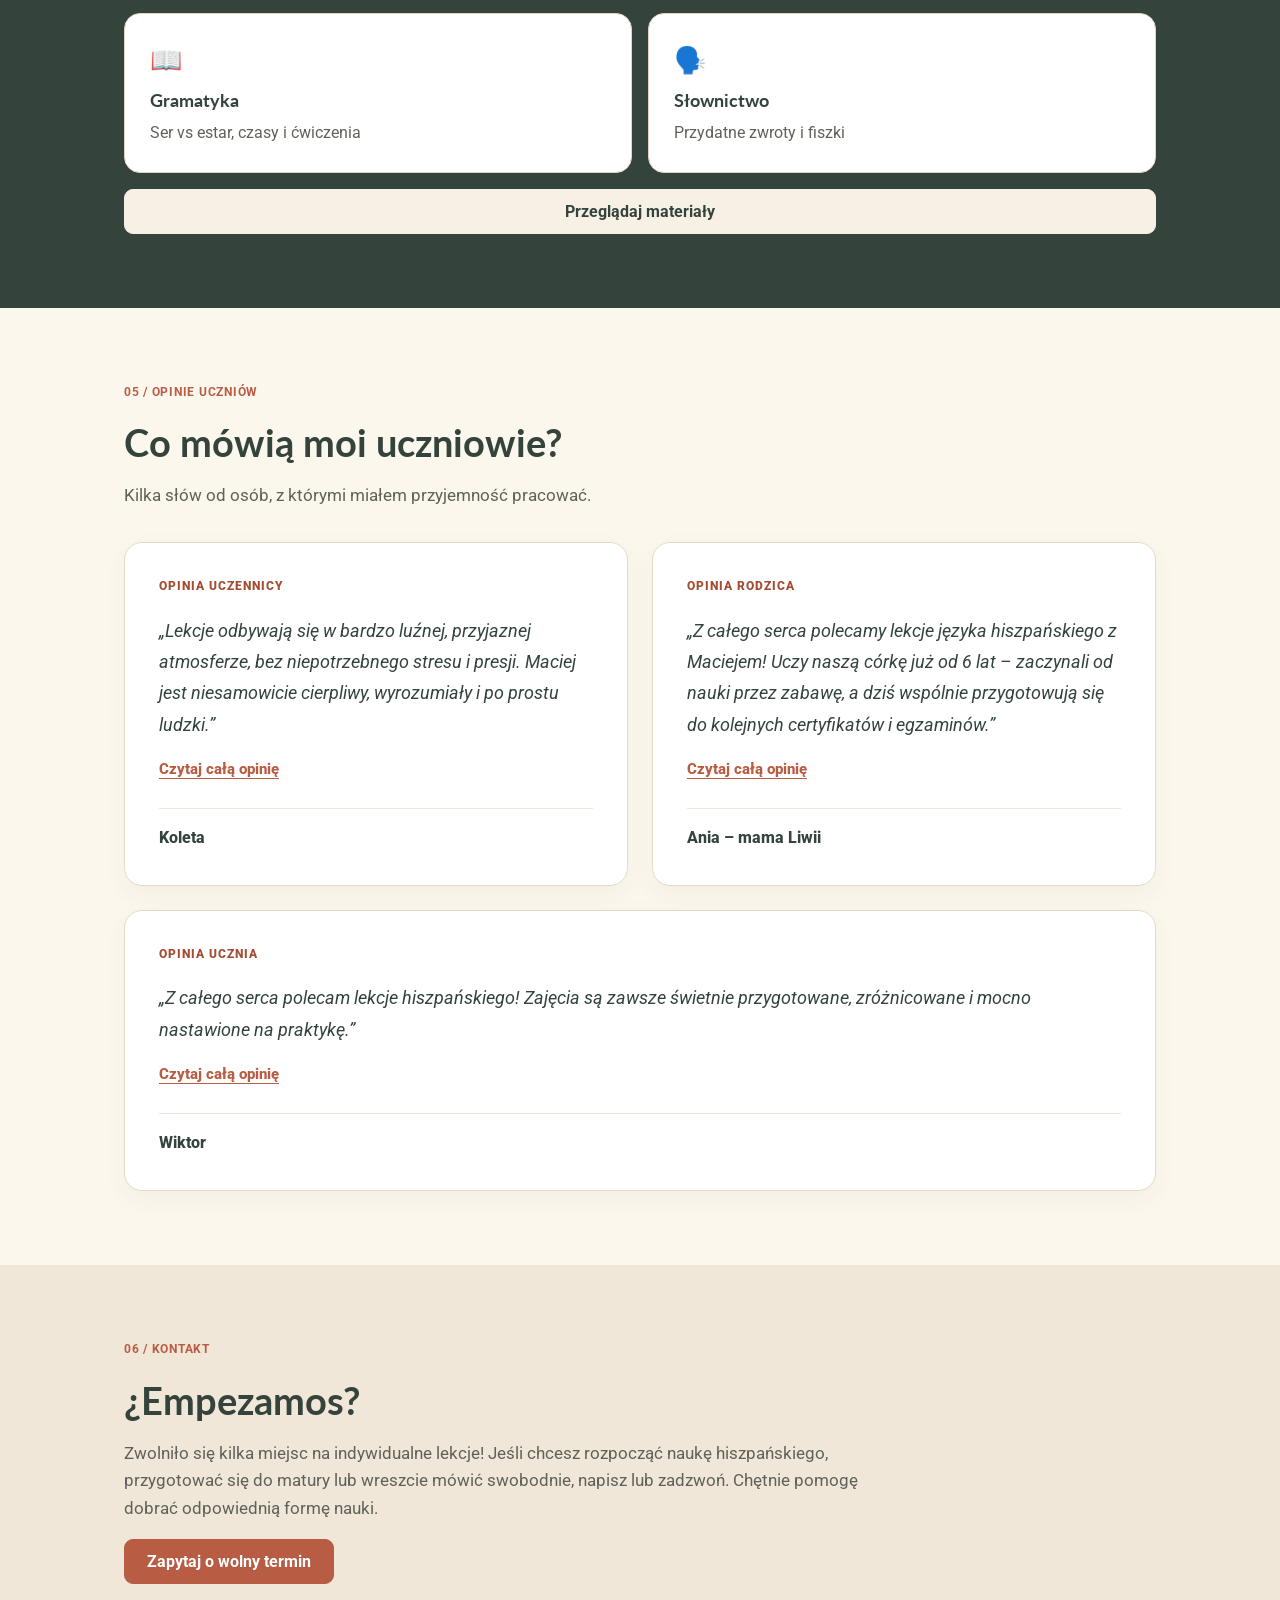
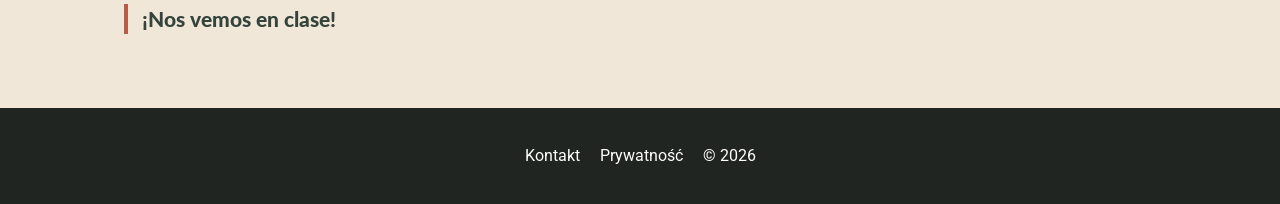
==== commit 42143408: "Update individual and group lesson prices for RONDA" ====
--- a/index.html
+++ b/index.html
@@ -1 +1 @@
-<!doctype html><html lang="pl"><head><meta charset="UTF-8"><meta name="viewport" content="width=device-width,initial-scale=1"><meta name="description" content="Indywidualne lekcje hiszpańskiego online: 90 zł / 60 minut. Bezpłatna lekcja próbna online 30 minut i darmowe materiały do nauki."><meta name="theme-color" content="#34443c"><title>Strona główna | Hiszpański z Maciejem</title><link rel="icon" href="assets/img/favicon.svg?v=20261110-ronda" type="image/svg+xml"><link rel="stylesheet" href="assets/css/style.css?v=20261110-ronda"></head><body><a class="skip" href="#main">Przejdź do treści</a><header class="header"><div class="wrap nav"><a class="brand" href="index.html"><img src="assets/img/logo-ronda.svg?v=20261110" alt="RONDA — Szkoła Językowa"></a><button id="menu-toggle" aria-label="Otwórz menu" aria-controls="main-nav" aria-expanded="false">☰</button><nav id="main-nav" aria-label="Menu główne"><a href="index.html" aria-current="page">Start</a><a href="o-mnie.html" >O mnie</a><a href="lekcje.html" >Lekcje i zapisy</a><a href="polaco.html" lang="es" title="Clases de polaco para hispanohablantes">Clases de polaco</a><a href="materialy.html" >Materiały</a><a href="kontakt.html" >Kontakt</a></nav></div></header><main id="main"><section class="hero"><div class="hero-photo" role="img" aria-label="Śródziemnomorskie miejsce do nauki hiszpańskiego"></div><div class="wrap hero-content"><p class="eyebrow">¡HOLA! ¿EMPEZAMOS?</p><h1>Hiszpański z Maciejem</h1><p>Indywidualne lekcje dla dzieci, młodzieży i dorosłych — od pierwszych słów po poziom B2+. Ponad 9 lat doświadczenia, praktyczna nauka i materiały dopasowane do Twoich potrzeb.</p><div class="hero-price">◷ &nbsp;90 zł / 60 minut · Preferowane zajęcia online</div><p class="hero-trial">Pierwsze spotkanie? <strong>30 minut próbnej lekcji online za darmo!</strong> <a href="kontakt.html#lekcja-probna">Dowiedz się więcej</a></p><div class="actions"><a class="btn btn-light" href="kontakt.html#dane-kontaktowe">Umów lekcję</a><a class="btn btn-outline-light" href="materialy.html">Poznaj materiały</a></div></div></section><section class="section "><div class="wrap"><p class="eyebrow">01 / POZNAJMY SIĘ</p><h2>¡Encantado! Jestem Maciej.</h2><p class="lead">¡Hola! Od ponad 9 lat z pasją uczę hiszpańskiego. Mieszkałem w Galicji, dzięki czemu poznałem codzienny język i kulturę Hiszpanii z bliska.</p><div class="split"><img class="portrait" src="assets/img/maciej.jpg" alt="Maciej z podręcznikiem do nauki języka hiszpańskiego"><div><h3>Hiszpański, którego naprawdę użyjesz</h3><p>Na zajęciach stawiam na komunikację, indywidualne podejście i praktykę. Łączę naukę z ciekawostkami o historii i kulturze Hiszpanii. Posiadam hiszpański tytuł Bachiller.</p><a class="btn btn-line" href="o-mnie.html">Więcej o mnie</a></div></div></div></section><section class="section "><div class="wrap"><p class="eyebrow">02 / OFERTA</p><h2>Twoja droga do hiszpańskiego</h2><p class="lead">Od podstaw do poziomu B2+, przez swobodne rozmowy, aż po przygotowanie do matury i egzaminów.</p><div class="offer-grid"><div class="offer-card"><span class="offer-icon" aria-hidden="true">🌱</span><div><h3>Poziomy A1–B2+</h3><p>Od pierwszych zwrotów po rozwijanie płynności i pewności językowej.</p></div></div><div class="offer-card"><span class="offer-icon" aria-hidden="true">💬</span><div><h3>Konwersacje</h3><p>Przełamywanie bariery językowej i mówienie w codziennych sytuacjach.</p></div></div><div class="offer-card"><span class="offer-icon" aria-hidden="true">📖</span><div><h3>Gramatyka i umiejętności</h3><p>Słownictwo, pisanie, rozumienie ze słuchu i praktyczne ćwiczenia.</p></div></div><div class="offer-card"><span class="offer-icon" aria-hidden="true">🎓</span><div><h3>Matura, egzaminy i szkoła</h3><p>Przygotowanie do egzaminów i pomoc w bieżącym materiale szkolnym.</p></div></div></div></div></section><section class="section "><div class="wrap"><p class="eyebrow">03 / CENNIK</p><h2>Prosto i przejrzyście</h2><p class="lead"></p><div class="cards three"><article class="price-card"><h3>Indywidualna lekcja online</h3><p class="price">90 zł</p><p>60 minut · Zajęcia dostosowane do Ciebie</p></article><article class="price-card"><h3>Lekcje w parach i grupach</h3><p class="price">Od 110 zł</p><p>Za zajęcia · Cenę ustalimy wspólnie, zależnie od liczby osób w grupie.</p></article><article class="price-card"><h3>Zajęcia stacjonarne w Poznaniu</h3><p class="price alt">Do uzgodnienia</p><p>Preferuję zajęcia online. Stacjonarne spotkania są możliwe po indywidualnym ustaleniu warunków.</p></article></div><aside class="trial-promo" aria-label="Bezpłatna lekcja próbna"><div><span class="trial-label">NA DOBRY POCZĄTEK</span><h3>Bezpłatna lekcja próbna — 30 minut online</h3><p>Poznamy się, wstępnie określimy Twój poziom, porozmawiamy o potrzebach i ustalimy plan dalszej nauki.</p></div><a class="btn" href="kontakt.html#dane-kontaktowe">Zapytaj o lekcję próbną</a></aside></div></section><section class="section dark"><div class="wrap"><p class="eyebrow">04 / DARMOWE MATERIAŁY</p><h2>Ucz się również poza lekcjami!</h2><p class="lead">Odkrywaj ćwiczenia, gramatykę i słownictwo. Biblioteka będzie sukcesywnie rozbudowywana.</p><div class="cards two"><a class="tile" href="materialy.html?temat=gramatyka"><span>📖</span><h3>Gramatyka</h3><p>Ser vs estar, czasy i ćwiczenia</p></a><a class="tile" href="materialy.html?temat=slownictwo"><span>🗣️</span><h3>Słownictwo</h3><p>Przydatne zwroty i fiszki</p></a></div><a class="btn btn-light full" href="materialy.html">Przeglądaj materiały</a></div></section><section class="section testimonials-section" id="opinie" aria-labelledby="testimonials-title"><div class="wrap"><p class="eyebrow">05 / OPINIE UCZNIÓW</p><h2 id="testimonials-title">Co mówią moi uczniowie?</h2><p class="lead testimonials-lead">Kilka słów od osób, z którymi miałem przyjemność pracować.</p><div class="testimonials-grid"><article class="testimonial-card"><span class="testimonial-kicker">OPINIA UCZENNICY</span><details class="testimonial-details"><summary><span class="testimonial-excerpt">„Lekcje odbywają się w bardzo luźnej, przyjaznej atmosferze, bez niepotrzebnego stresu i presji. Maciej jest niesamowicie cierpliwy, wyrozumiały i po prostu ludzki.”</span><span class="testimonial-action"><span class="testimonial-action-open">Czytaj całą opinię</span><span class="testimonial-action-close">Zwiń opinię</span></span></summary><blockquote class="testimonial-full"><p>„Lekcje odbywają się w bardzo luźnej, przyjaznej atmosferze, bez niepotrzebnego stresu i presji. Maciej jest niesamowicie cierpliwy, wyrozumiały i po prostu ludzki. Można się dogadać, zmienić plany, przełożyć coś, kiedy życie trochę pokrzyżuje szyki, i zawsze spotyka się to ze zrozumieniem. Nie ma nerwów, zniecierpliwienia ani poczucia, że za coś trzeba przepraszać. Do tego ziomalskie podejście, dzięki któremu nauka jest przyjemnością. Super człowiek i świetny nauczyciel. Polecam z całego serca!”</p></blockquote></details><cite class="testimonial-author">Koleta</cite></article><article class="testimonial-card"><span class="testimonial-kicker">OPINIA RODZICA</span><details class="testimonial-details"><summary><span class="testimonial-excerpt">„Z całego serca polecamy lekcje języka hiszpańskiego z Maciejem! Uczy naszą córkę już od 6 lat – zaczynali od nauki przez zabawę, a dziś wspólnie przygotowują się do kolejnych certyfikatów i egzaminów.”</span><span class="testimonial-action"><span class="testimonial-action-open">Czytaj całą opinię</span><span class="testimonial-action-close">Zwiń opinię</span></span></summary><blockquote class="testimonial-full"><p>„Z całego serca polecamy lekcje języka hiszpańskiego z Maciejem! Uczy naszą córkę już od 6 lat – zaczynali od nauki przez zabawę, a dziś wspólnie przygotowują się do kolejnych certyfikatów i egzaminów.</p><p>Maciej jest niezwykle cierpliwy, uważny i metodyczny. Dużą wagę przykłada do dokładnego wyjaśniania zagadnień, utrwalania nowego materiału i regularnych powtórek. Jednocześnie potrafi doskonale dopasować metody pracy do wieku, potrzeb i możliwości dziecka. Korzysta z różnorodnych materiałów i pomocy dydaktycznych – podręczników, ćwiczeń, kart pracy, quizów, filmików, książek czy krzyżówek. Co jednak szczególnie cenne, potrafi wyjść poza tradycyjne ramy lekcji i przenieść naukę do codziennego życia. Oklejanie przedmiotów w pokoju hiszpańskimi nazwami, aby utrwalić słownictwo, czy wspólny spacer po okolicy, podczas którego dziecko opisywało drogę i kierunki po hiszpańsku, to tylko niektóre z pomysłów, dzięki którym nauka staje się ciekawa, naturalna i naprawdę angażująca.</p><p>Świetnie motywuje, docenia postępy, a jednocześnie konstruktywnie wskazuje obszary do dalszej pracy. Co najważniejsze, nasza córka po sześciu latach nadal z przyjemnością czeka na kolejne lekcje. W jej opinii Maciej jest „genialnym nauczycielem” – a z ust nastolatki to naprawdę wyjątkowy komplement!</p><p>Polecamy Macieja z pełnym przekonaniem każdemu, kto szuka zaangażowanego, profesjonalnego nauczyciela, który nie tylko skutecznie uczy języka, ale także potrafi zarazić nim swoją pasją!”</p></blockquote></details><cite class="testimonial-author">Ania – mama Liwii</cite></article><article class="testimonial-card"><span class="testimonial-kicker">OPINIA UCZNIA</span><details class="testimonial-details"><summary><span class="testimonial-excerpt">„Z całego serca polecam lekcje hiszpańskiego! Zajęcia są zawsze świetnie przygotowane, zróżnicowane i mocno nastawione na praktykę.”</span><span class="testimonial-action"><span class="testimonial-action-open">Czytaj całą opinię</span><span class="testimonial-action-close">Zwiń opinię</span></span></summary><blockquote class="testimonial-full"><p>„Z całego serca polecam lekcje hiszpańskiego! Zajęcia są zawsze świetnie przygotowane, zróżnicowane i mocno nastawione na praktykę. Maciej ma wspaniałe podejście, potrafi świetnie zmotywować i tłumaczy nawet trudniejsze zagadnienia w prosty sposób. Atmosfera jest bardzo swobodna, co całkowicie pomaga przełamać barierę językową. Widzę u siebie ogromne postępy i z przyjemnością kontynuuję naukę.”</p></blockquote></details><cite class="testimonial-author">Wiktor</cite></article></div></div></section><section class="section "><div class="wrap"><p class="eyebrow">06 / KONTAKT</p><h2>¿Empezamos?</h2><p class="lead">Zwolniło się kilka miejsc na indywidualne lekcje! Jeśli chcesz rozpocząć naukę hiszpańskiego, przygotować się do matury lub wreszcie mówić swobodnie, napisz lub zadzwoń. Chętnie pomogę dobrać odpowiednią formę nauki.</p><a class="btn" href="kontakt.html#dane-kontaktowe">Zapytaj o wolny termin</a><p class="contact-tagline">¡Nos vemos en clase!</p></div></section></main><footer><div class="wrap footer-inner"><div class="foot-links"><a href="kontakt.html">Kontakt</a><a href="polityka-prywatnosci.html">Prywatność</a><span>© <span id="year">2026</span></span></div></div></footer><script src="assets/js/main.js?v=20261109-opinie-karty" defer></script></body></html>+<!doctype html><html lang="pl"><head><meta charset="UTF-8"><meta name="viewport" content="width=device-width,initial-scale=1"><meta name="description" content="Indywidualne lekcje hiszpańskiego online: 80 zł za 60 minut lub 60 zł za 45 minut. Lekcje w parach i grupach od 100 zł za 60 minut. Bezpłatna lekcja próbna online 30 minut."><meta name="theme-color" content="#34443c"><title>Strona główna | Hiszpański z Maciejem</title><link rel="icon" href="assets/img/favicon.svg?v=20261110-ronda" type="image/svg+xml"><link rel="stylesheet" href="assets/css/style.css?v=20261110-ronda"></head><body><a class="skip" href="#main">Przejdź do treści</a><header class="header"><div class="wrap nav"><a class="brand" href="index.html"><img src="assets/img/logo-ronda.svg?v=20261110" alt="RONDA — Szkoła Językowa"></a><button id="menu-toggle" aria-label="Otwórz menu" aria-controls="main-nav" aria-expanded="false">☰</button><nav id="main-nav" aria-label="Menu główne"><a href="index.html" aria-current="page">Start</a><a href="o-mnie.html" >O mnie</a><a href="lekcje.html" >Lekcje i zapisy</a><a href="polaco.html" lang="es" title="Clases de polaco para hispanohablantes">Clases de polaco</a><a href="materialy.html" >Materiały</a><a href="kontakt.html" >Kontakt</a></nav></div></header><main id="main"><section class="hero"><div class="hero-photo" role="img" aria-label="Śródziemnomorskie miejsce do nauki hiszpańskiego"></div><div class="wrap hero-content"><p class="eyebrow">¡HOLA! ¿EMPEZAMOS?</p><h1>Hiszpański z Maciejem</h1><p>Indywidualne lekcje dla dzieci, młodzieży i dorosłych — od pierwszych słów po poziom B2+. Ponad 9 lat doświadczenia, praktyczna nauka i materiały dopasowane do Twoich potrzeb.</p><div class="hero-price">◷ &nbsp;80 zł / 60 minut lub 60 zł / 45 minut · Zajęcia online</div><p class="hero-trial">Pierwsze spotkanie? <strong>30 minut próbnej lekcji online za darmo!</strong> <a href="kontakt.html#lekcja-probna">Dowiedz się więcej</a></p><div class="actions"><a class="btn btn-light" href="kontakt.html#dane-kontaktowe">Umów lekcję</a><a class="btn btn-outline-light" href="materialy.html">Poznaj materiały</a></div></div></section><section class="section "><div class="wrap"><p class="eyebrow">01 / POZNAJMY SIĘ</p><h2>¡Encantado! Jestem Maciej.</h2><p class="lead">¡Hola! Od ponad 9 lat z pasją uczę hiszpańskiego. Mieszkałem w Galicji, dzięki czemu poznałem codzienny język i kulturę Hiszpanii z bliska.</p><div class="split"><img class="portrait" src="assets/img/maciej.jpg" alt="Maciej z podręcznikiem do nauki języka hiszpańskiego"><div><h3>Hiszpański, którego naprawdę użyjesz</h3><p>Na zajęciach stawiam na komunikację, indywidualne podejście i praktykę. Łączę naukę z ciekawostkami o historii i kulturze Hiszpanii. Posiadam hiszpański tytuł Bachiller.</p><a class="btn btn-line" href="o-mnie.html">Więcej o mnie</a></div></div></div></section><section class="section "><div class="wrap"><p class="eyebrow">02 / OFERTA</p><h2>Twoja droga do hiszpańskiego</h2><p class="lead">Od podstaw do poziomu B2+, przez swobodne rozmowy, aż po przygotowanie do matury i egzaminów.</p><div class="offer-grid"><div class="offer-card"><span class="offer-icon" aria-hidden="true">🌱</span><div><h3>Poziomy A1–B2+</h3><p>Od pierwszych zwrotów po rozwijanie płynności i pewności językowej.</p></div></div><div class="offer-card"><span class="offer-icon" aria-hidden="true">💬</span><div><h3>Konwersacje</h3><p>Przełamywanie bariery językowej i mówienie w codziennych sytuacjach.</p></div></div><div class="offer-card"><span class="offer-icon" aria-hidden="true">📖</span><div><h3>Gramatyka i umiejętności</h3><p>Słownictwo, pisanie, rozumienie ze słuchu i praktyczne ćwiczenia.</p></div></div><div class="offer-card"><span class="offer-icon" aria-hidden="true">🎓</span><div><h3>Matura, egzaminy i szkoła</h3><p>Przygotowanie do egzaminów i pomoc w bieżącym materiale szkolnym.</p></div></div></div></div></section><section class="section "><div class="wrap"><p class="eyebrow">03 / CENNIK</p><h2>Prosto i przejrzyście</h2><p class="lead"></p><div class="cards three"><article class="price-card"><h3>Indywidualna lekcja online</h3><p class="price">80 zł</p><p>60 minut · Zajęcia dostosowane do Ciebie. Dostępna również lekcja 45-minutowa za 60 zł.</p></article><article class="price-card"><h3>Lekcje w parach i grupach</h3><p class="price">Od 100 zł</p><p>60 minut · Cenę ustalimy wspólnie, zależnie od liczby osób w grupie.</p></article><article class="price-card"><h3>Zajęcia stacjonarne w Poznaniu</h3><p class="price alt">Do uzgodnienia</p><p>Preferuję zajęcia online. Stacjonarne spotkania są możliwe po indywidualnym ustaleniu warunków.</p></article></div><aside class="trial-promo" aria-label="Bezpłatna lekcja próbna"><div><span class="trial-label">NA DOBRY POCZĄTEK</span><h3>Bezpłatna lekcja próbna — 30 minut online</h3><p>Poznamy się, wstępnie określimy Twój poziom, porozmawiamy o potrzebach i ustalimy plan dalszej nauki.</p></div><a class="btn" href="kontakt.html#dane-kontaktowe">Zapytaj o lekcję próbną</a></aside></div></section><section class="section dark"><div class="wrap"><p class="eyebrow">04 / DARMOWE MATERIAŁY</p><h2>Ucz się również poza lekcjami!</h2><p class="lead">Odkrywaj ćwiczenia, gramatykę i słownictwo. Biblioteka będzie sukcesywnie rozbudowywana.</p><div class="cards two"><a class="tile" href="materialy.html?temat=gramatyka"><span>📖</span><h3>Gramatyka</h3><p>Ser vs estar, czasy i ćwiczenia</p></a><a class="tile" href="materialy.html?temat=slownictwo"><span>🗣️</span><h3>Słownictwo</h3><p>Przydatne zwroty i fiszki</p></a></div><a class="btn btn-light full" href="materialy.html">Przeglądaj materiały</a></div></section><section class="section testimonials-section" id="opinie" aria-labelledby="testimonials-title"><div class="wrap"><p class="eyebrow">05 / OPINIE UCZNIÓW</p><h2 id="testimonials-title">Co mówią moi uczniowie?</h2><p class="lead testimonials-lead">Kilka słów od osób, z którymi miałem przyjemność pracować.</p><div class="testimonials-grid"><article class="testimonial-card"><span class="testimonial-kicker">OPINIA UCZENNICY</span><details class="testimonial-details"><summary><span class="testimonial-excerpt">„Lekcje odbywają się w bardzo luźnej, przyjaznej atmosferze, bez niepotrzebnego stresu i presji. Maciej jest niesamowicie cierpliwy, wyrozumiały i po prostu ludzki.”</span><span class="testimonial-action"><span class="testimonial-action-open">Czytaj całą opinię</span><span class="testimonial-action-close">Zwiń opinię</span></span></summary><blockquote class="testimonial-full"><p>„Lekcje odbywają się w bardzo luźnej, przyjaznej atmosferze, bez niepotrzebnego stresu i presji. Maciej jest niesamowicie cierpliwy, wyrozumiały i po prostu ludzki. Można się dogadać, zmienić plany, przełożyć coś, kiedy życie trochę pokrzyżuje szyki, i zawsze spotyka się to ze zrozumieniem. Nie ma nerwów, zniecierpliwienia ani poczucia, że za coś trzeba przepraszać. Do tego ziomalskie podejście, dzięki któremu nauka jest przyjemnością. Super człowiek i świetny nauczyciel. Polecam z całego serca!”</p></blockquote></details><cite class="testimonial-author">Koleta</cite></article><article class="testimonial-card"><span class="testimonial-kicker">OPINIA RODZICA</span><details class="testimonial-details"><summary><span class="testimonial-excerpt">„Z całego serca polecamy lekcje języka hiszpańskiego z Maciejem! Uczy naszą córkę już od 6 lat – zaczynali od nauki przez zabawę, a dziś wspólnie przygotowują się do kolejnych certyfikatów i egzaminów.”</span><span class="testimonial-action"><span class="testimonial-action-open">Czytaj całą opinię</span><span class="testimonial-action-close">Zwiń opinię</span></span></summary><blockquote class="testimonial-full"><p>„Z całego serca polecamy lekcje języka hiszpańskiego z Maciejem! Uczy naszą córkę już od 6 lat – zaczynali od nauki przez zabawę, a dziś wspólnie przygotowują się do kolejnych certyfikatów i egzaminów.</p><p>Maciej jest niezwykle cierpliwy, uważny i metodyczny. Dużą wagę przykłada do dokładnego wyjaśniania zagadnień, utrwalania nowego materiału i regularnych powtórek. Jednocześnie potrafi doskonale dopasować metody pracy do wieku, potrzeb i możliwości dziecka. Korzysta z różnorodnych materiałów i pomocy dydaktycznych – podręczników, ćwiczeń, kart pracy, quizów, filmików, książek czy krzyżówek. Co jednak szczególnie cenne, potrafi wyjść poza tradycyjne ramy lekcji i przenieść naukę do codziennego życia. Oklejanie przedmiotów w pokoju hiszpańskimi nazwami, aby utrwalić słownictwo, czy wspólny spacer po okolicy, podczas którego dziecko opisywało drogę i kierunki po hiszpańsku, to tylko niektóre z pomysłów, dzięki którym nauka staje się ciekawa, naturalna i naprawdę angażująca.</p><p>Świetnie motywuje, docenia postępy, a jednocześnie konstruktywnie wskazuje obszary do dalszej pracy. Co najważniejsze, nasza córka po sześciu latach nadal z przyjemnością czeka na kolejne lekcje. W jej opinii Maciej jest „genialnym nauczycielem” – a z ust nastolatki to naprawdę wyjątkowy komplement!</p><p>Polecamy Macieja z pełnym przekonaniem każdemu, kto szuka zaangażowanego, profesjonalnego nauczyciela, który nie tylko skutecznie uczy języka, ale także potrafi zarazić nim swoją pasją!”</p></blockquote></details><cite class="testimonial-author">Ania – mama Liwii</cite></article><article class="testimonial-card"><span class="testimonial-kicker">OPINIA UCZNIA</span><details class="testimonial-details"><summary><span class="testimonial-excerpt">„Z całego serca polecam lekcje hiszpańskiego! Zajęcia są zawsze świetnie przygotowane, zróżnicowane i mocno nastawione na praktykę.”</span><span class="testimonial-action"><span class="testimonial-action-open">Czytaj całą opinię</span><span class="testimonial-action-close">Zwiń opinię</span></span></summary><blockquote class="testimonial-full"><p>„Z całego serca polecam lekcje hiszpańskiego! Zajęcia są zawsze świetnie przygotowane, zróżnicowane i mocno nastawione na praktykę. Maciej ma wspaniałe podejście, potrafi świetnie zmotywować i tłumaczy nawet trudniejsze zagadnienia w prosty sposób. Atmosfera jest bardzo swobodna, co całkowicie pomaga przełamać barierę językową. Widzę u siebie ogromne postępy i z przyjemnością kontynuuję naukę.”</p></blockquote></details><cite class="testimonial-author">Wiktor</cite></article></div></div></section><section class="section "><div class="wrap"><p class="eyebrow">06 / KONTAKT</p><h2>¿Empezamos?</h2><p class="lead">Zwolniło się kilka miejsc na indywidualne lekcje! Jeśli chcesz rozpocząć naukę hiszpańskiego, przygotować się do matury lub wreszcie mówić swobodnie, napisz lub zadzwoń. Chętnie pomogę dobrać odpowiednią formę nauki.</p><a class="btn" href="kontakt.html#dane-kontaktowe">Zapytaj o wolny termin</a><p class="contact-tagline">¡Nos vemos en clase!</p></div></section></main><footer><div class="wrap footer-inner"><div class="foot-links"><a href="kontakt.html">Kontakt</a><a href="polityka-prywatnosci.html">Prywatność</a><span>© <span id="year">2026</span></span></div></div></footer><script src="assets/js/main.js?v=20261109-opinie-karty" defer></script></body></html>
--- a/assets/css/style.css
+++ b/assets/css/style.css
@@ -168,3 +168,6 @@
 .brand img[src*="logo-ronda.svg"]{width:150px;height:auto}
 @media(max-width:1020px){.brand img[src*="logo-ronda.svg"]{width:120px}}
 @media(max-width:750px){.brand img[src*="logo-ronda.svg"]{width:104px}}
+
+/* Stopka po usunięciu opisu marki — wyśrodkowane linki */
+.footer-inner{justify-content:center}.foot-links{justify-content:center;align-items:center}
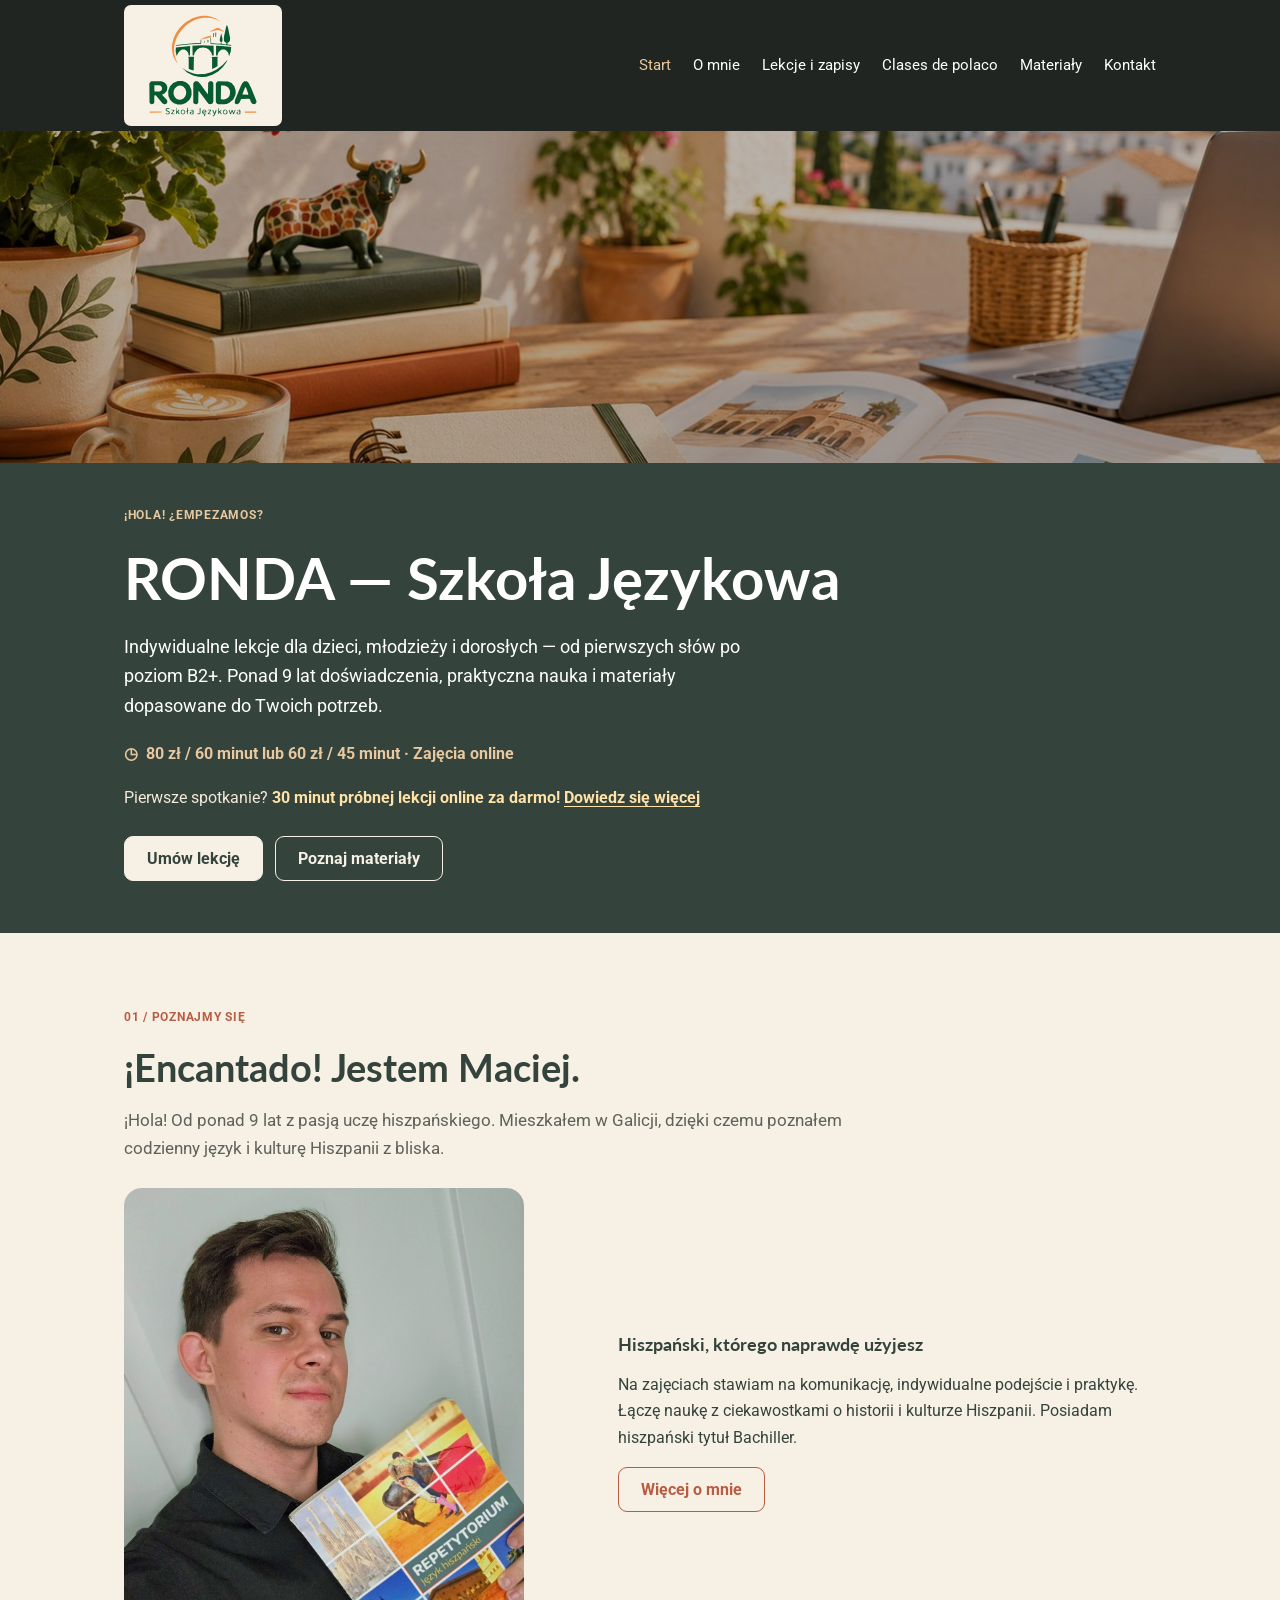
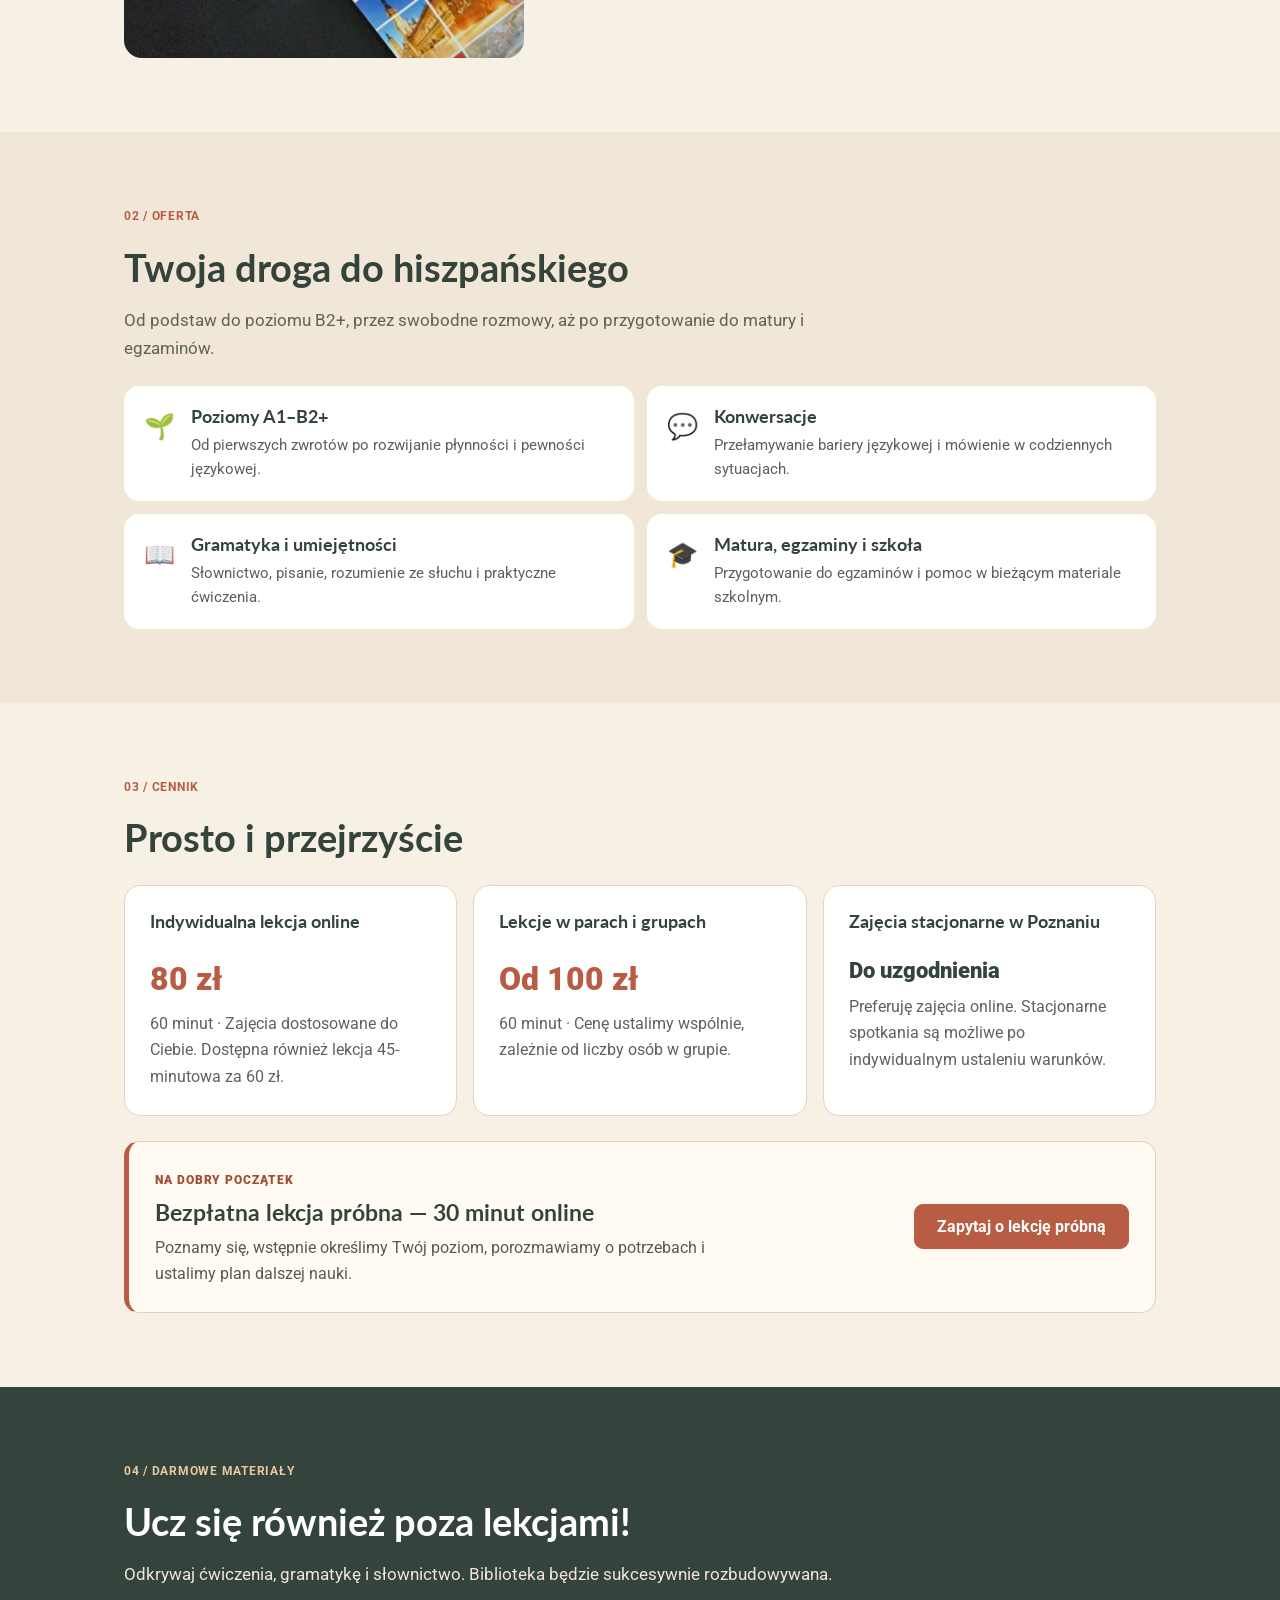
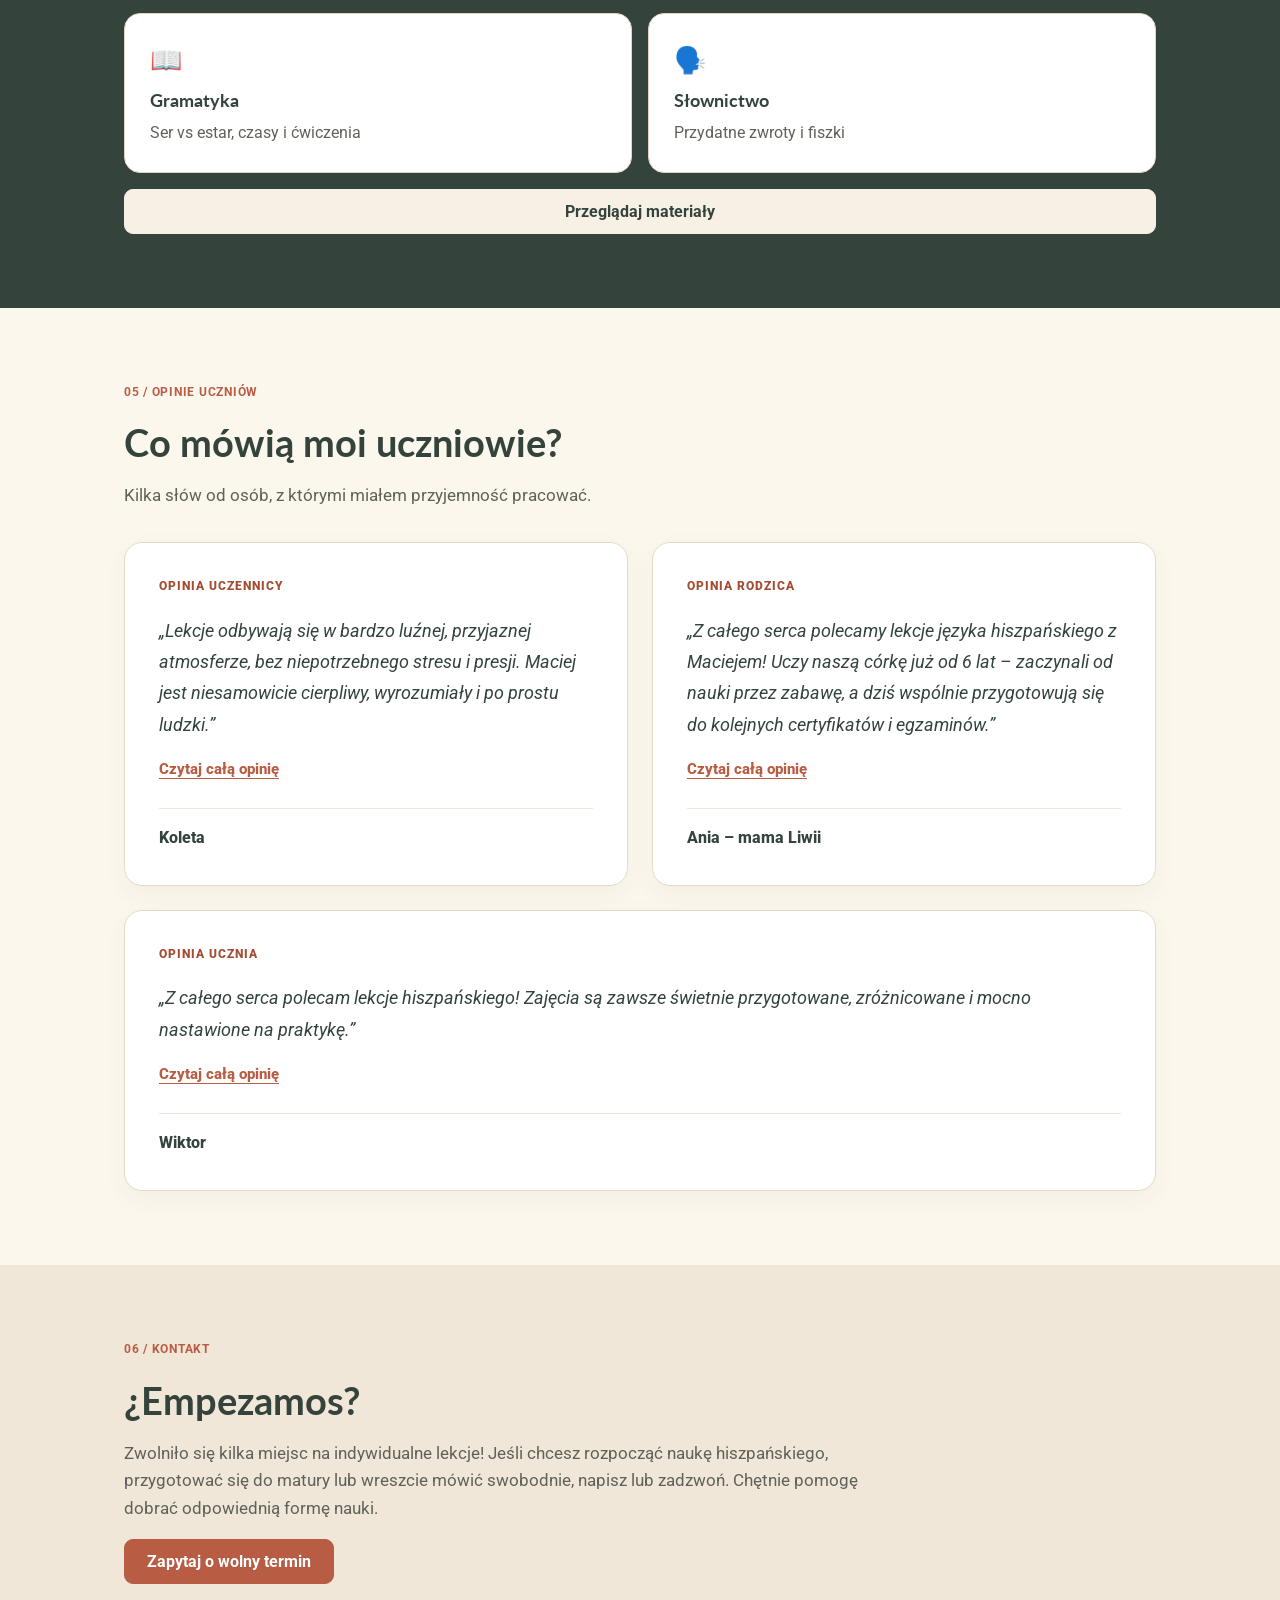
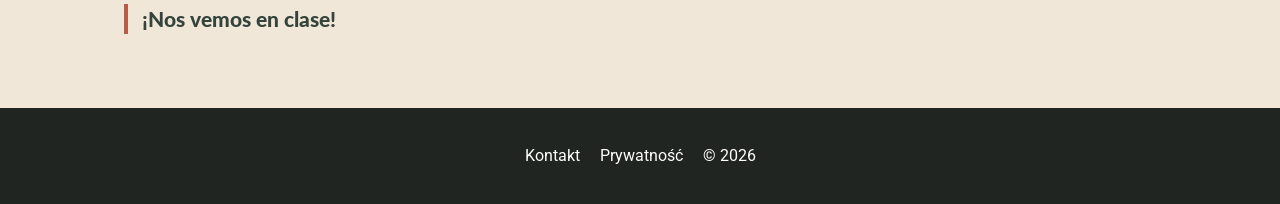
==== commit 6657cc1a: "Replace former school brand with RONDA across index.html" ====
--- a/index.html
+++ b/index.html
@@ -1 +1 @@
-<!doctype html><html lang="pl"><head><meta charset="UTF-8"><meta name="viewport" content="width=device-width,initial-scale=1"><meta name="description" content="Indywidualne lekcje hiszpańskiego online: 80 zł za 60 minut lub 60 zł za 45 minut. Lekcje w parach i grupach od 100 zł za 60 minut. Bezpłatna lekcja próbna online 30 minut."><meta name="theme-color" content="#34443c"><title>Strona główna | Hiszpański z Maciejem</title><link rel="icon" href="assets/img/favicon.svg?v=20261110-ronda" type="image/svg+xml"><link rel="stylesheet" href="assets/css/style.css?v=20261110-ronda"></head><body><a class="skip" href="#main">Przejdź do treści</a><header class="header"><div class="wrap nav"><a class="brand" href="index.html"><img src="assets/img/logo-ronda.svg?v=20261110" alt="RONDA — Szkoła Językowa"></a><button id="menu-toggle" aria-label="Otwórz menu" aria-controls="main-nav" aria-expanded="false">☰</button><nav id="main-nav" aria-label="Menu główne"><a href="index.html" aria-current="page">Start</a><a href="o-mnie.html" >O mnie</a><a href="lekcje.html" >Lekcje i zapisy</a><a href="polaco.html" lang="es" title="Clases de polaco para hispanohablantes">Clases de polaco</a><a href="materialy.html" >Materiały</a><a href="kontakt.html" >Kontakt</a></nav></div></header><main id="main"><section class="hero"><div class="hero-photo" role="img" aria-label="Śródziemnomorskie miejsce do nauki hiszpańskiego"></div><div class="wrap hero-content"><p class="eyebrow">¡HOLA! ¿EMPEZAMOS?</p><h1>Hiszpański z Maciejem</h1><p>Indywidualne lekcje dla dzieci, młodzieży i dorosłych — od pierwszych słów po poziom B2+. Ponad 9 lat doświadczenia, praktyczna nauka i materiały dopasowane do Twoich potrzeb.</p><div class="hero-price">◷ &nbsp;80 zł / 60 minut lub 60 zł / 45 minut · Zajęcia online</div><p class="hero-trial">Pierwsze spotkanie? <strong>30 minut próbnej lekcji online za darmo!</strong> <a href="kontakt.html#lekcja-probna">Dowiedz się więcej</a></p><div class="actions"><a class="btn btn-light" href="kontakt.html#dane-kontaktowe">Umów lekcję</a><a class="btn btn-outline-light" href="materialy.html">Poznaj materiały</a></div></div></section><section class="section "><div class="wrap"><p class="eyebrow">01 / POZNAJMY SIĘ</p><h2>¡Encantado! Jestem Maciej.</h2><p class="lead">¡Hola! Od ponad 9 lat z pasją uczę hiszpańskiego. Mieszkałem w Galicji, dzięki czemu poznałem codzienny język i kulturę Hiszpanii z bliska.</p><div class="split"><img class="portrait" src="assets/img/maciej.jpg" alt="Maciej z podręcznikiem do nauki języka hiszpańskiego"><div><h3>Hiszpański, którego naprawdę użyjesz</h3><p>Na zajęciach stawiam na komunikację, indywidualne podejście i praktykę. Łączę naukę z ciekawostkami o historii i kulturze Hiszpanii. Posiadam hiszpański tytuł Bachiller.</p><a class="btn btn-line" href="o-mnie.html">Więcej o mnie</a></div></div></div></section><section class="section "><div class="wrap"><p class="eyebrow">02 / OFERTA</p><h2>Twoja droga do hiszpańskiego</h2><p class="lead">Od podstaw do poziomu B2+, przez swobodne rozmowy, aż po przygotowanie do matury i egzaminów.</p><div class="offer-grid"><div class="offer-card"><span class="offer-icon" aria-hidden="true">🌱</span><div><h3>Poziomy A1–B2+</h3><p>Od pierwszych zwrotów po rozwijanie płynności i pewności językowej.</p></div></div><div class="offer-card"><span class="offer-icon" aria-hidden="true">💬</span><div><h3>Konwersacje</h3><p>Przełamywanie bariery językowej i mówienie w codziennych sytuacjach.</p></div></div><div class="offer-card"><span class="offer-icon" aria-hidden="true">📖</span><div><h3>Gramatyka i umiejętności</h3><p>Słownictwo, pisanie, rozumienie ze słuchu i praktyczne ćwiczenia.</p></div></div><div class="offer-card"><span class="offer-icon" aria-hidden="true">🎓</span><div><h3>Matura, egzaminy i szkoła</h3><p>Przygotowanie do egzaminów i pomoc w bieżącym materiale szkolnym.</p></div></div></div></div></section><section class="section "><div class="wrap"><p class="eyebrow">03 / CENNIK</p><h2>Prosto i przejrzyście</h2><p class="lead"></p><div class="cards three"><article class="price-card"><h3>Indywidualna lekcja online</h3><p class="price">80 zł</p><p>60 minut · Zajęcia dostosowane do Ciebie. Dostępna również lekcja 45-minutowa za 60 zł.</p></article><article class="price-card"><h3>Lekcje w parach i grupach</h3><p class="price">Od 100 zł</p><p>60 minut · Cenę ustalimy wspólnie, zależnie od liczby osób w grupie.</p></article><article class="price-card"><h3>Zajęcia stacjonarne w Poznaniu</h3><p class="price alt">Do uzgodnienia</p><p>Preferuję zajęcia online. Stacjonarne spotkania są możliwe po indywidualnym ustaleniu warunków.</p></article></div><aside class="trial-promo" aria-label="Bezpłatna lekcja próbna"><div><span class="trial-label">NA DOBRY POCZĄTEK</span><h3>Bezpłatna lekcja próbna — 30 minut online</h3><p>Poznamy się, wstępnie określimy Twój poziom, porozmawiamy o potrzebach i ustalimy plan dalszej nauki.</p></div><a class="btn" href="kontakt.html#dane-kontaktowe">Zapytaj o lekcję próbną</a></aside></div></section><section class="section dark"><div class="wrap"><p class="eyebrow">04 / DARMOWE MATERIAŁY</p><h2>Ucz się również poza lekcjami!</h2><p class="lead">Odkrywaj ćwiczenia, gramatykę i słownictwo. Biblioteka będzie sukcesywnie rozbudowywana.</p><div class="cards two"><a class="tile" href="materialy.html?temat=gramatyka"><span>📖</span><h3>Gramatyka</h3><p>Ser vs estar, czasy i ćwiczenia</p></a><a class="tile" href="materialy.html?temat=slownictwo"><span>🗣️</span><h3>Słownictwo</h3><p>Przydatne zwroty i fiszki</p></a></div><a class="btn btn-light full" href="materialy.html">Przeglądaj materiały</a></div></section><section class="section testimonials-section" id="opinie" aria-labelledby="testimonials-title"><div class="wrap"><p class="eyebrow">05 / OPINIE UCZNIÓW</p><h2 id="testimonials-title">Co mówią moi uczniowie?</h2><p class="lead testimonials-lead">Kilka słów od osób, z którymi miałem przyjemność pracować.</p><div class="testimonials-grid"><article class="testimonial-card"><span class="testimonial-kicker">OPINIA UCZENNICY</span><details class="testimonial-details"><summary><span class="testimonial-excerpt">„Lekcje odbywają się w bardzo luźnej, przyjaznej atmosferze, bez niepotrzebnego stresu i presji. Maciej jest niesamowicie cierpliwy, wyrozumiały i po prostu ludzki.”</span><span class="testimonial-action"><span class="testimonial-action-open">Czytaj całą opinię</span><span class="testimonial-action-close">Zwiń opinię</span></span></summary><blockquote class="testimonial-full"><p>„Lekcje odbywają się w bardzo luźnej, przyjaznej atmosferze, bez niepotrzebnego stresu i presji. Maciej jest niesamowicie cierpliwy, wyrozumiały i po prostu ludzki. Można się dogadać, zmienić plany, przełożyć coś, kiedy życie trochę pokrzyżuje szyki, i zawsze spotyka się to ze zrozumieniem. Nie ma nerwów, zniecierpliwienia ani poczucia, że za coś trzeba przepraszać. Do tego ziomalskie podejście, dzięki któremu nauka jest przyjemnością. Super człowiek i świetny nauczyciel. Polecam z całego serca!”</p></blockquote></details><cite class="testimonial-author">Koleta</cite></article><article class="testimonial-card"><span class="testimonial-kicker">OPINIA RODZICA</span><details class="testimonial-details"><summary><span class="testimonial-excerpt">„Z całego serca polecamy lekcje języka hiszpańskiego z Maciejem! Uczy naszą córkę już od 6 lat – zaczynali od nauki przez zabawę, a dziś wspólnie przygotowują się do kolejnych certyfikatów i egzaminów.”</span><span class="testimonial-action"><span class="testimonial-action-open">Czytaj całą opinię</span><span class="testimonial-action-close">Zwiń opinię</span></span></summary><blockquote class="testimonial-full"><p>„Z całego serca polecamy lekcje języka hiszpańskiego z Maciejem! Uczy naszą córkę już od 6 lat – zaczynali od nauki przez zabawę, a dziś wspólnie przygotowują się do kolejnych certyfikatów i egzaminów.</p><p>Maciej jest niezwykle cierpliwy, uważny i metodyczny. Dużą wagę przykłada do dokładnego wyjaśniania zagadnień, utrwalania nowego materiału i regularnych powtórek. Jednocześnie potrafi doskonale dopasować metody pracy do wieku, potrzeb i możliwości dziecka. Korzysta z różnorodnych materiałów i pomocy dydaktycznych – podręczników, ćwiczeń, kart pracy, quizów, filmików, książek czy krzyżówek. Co jednak szczególnie cenne, potrafi wyjść poza tradycyjne ramy lekcji i przenieść naukę do codziennego życia. Oklejanie przedmiotów w pokoju hiszpańskimi nazwami, aby utrwalić słownictwo, czy wspólny spacer po okolicy, podczas którego dziecko opisywało drogę i kierunki po hiszpańsku, to tylko niektóre z pomysłów, dzięki którym nauka staje się ciekawa, naturalna i naprawdę angażująca.</p><p>Świetnie motywuje, docenia postępy, a jednocześnie konstruktywnie wskazuje obszary do dalszej pracy. Co najważniejsze, nasza córka po sześciu latach nadal z przyjemnością czeka na kolejne lekcje. W jej opinii Maciej jest „genialnym nauczycielem” – a z ust nastolatki to naprawdę wyjątkowy komplement!</p><p>Polecamy Macieja z pełnym przekonaniem każdemu, kto szuka zaangażowanego, profesjonalnego nauczyciela, który nie tylko skutecznie uczy języka, ale także potrafi zarazić nim swoją pasją!”</p></blockquote></details><cite class="testimonial-author">Ania – mama Liwii</cite></article><article class="testimonial-card"><span class="testimonial-kicker">OPINIA UCZNIA</span><details class="testimonial-details"><summary><span class="testimonial-excerpt">„Z całego serca polecam lekcje hiszpańskiego! Zajęcia są zawsze świetnie przygotowane, zróżnicowane i mocno nastawione na praktykę.”</span><span class="testimonial-action"><span class="testimonial-action-open">Czytaj całą opinię</span><span class="testimonial-action-close">Zwiń opinię</span></span></summary><blockquote class="testimonial-full"><p>„Z całego serca polecam lekcje hiszpańskiego! Zajęcia są zawsze świetnie przygotowane, zróżnicowane i mocno nastawione na praktykę. Maciej ma wspaniałe podejście, potrafi świetnie zmotywować i tłumaczy nawet trudniejsze zagadnienia w prosty sposób. Atmosfera jest bardzo swobodna, co całkowicie pomaga przełamać barierę językową. Widzę u siebie ogromne postępy i z przyjemnością kontynuuję naukę.”</p></blockquote></details><cite class="testimonial-author">Wiktor</cite></article></div></div></section><section class="section "><div class="wrap"><p class="eyebrow">06 / KONTAKT</p><h2>¿Empezamos?</h2><p class="lead">Zwolniło się kilka miejsc na indywidualne lekcje! Jeśli chcesz rozpocząć naukę hiszpańskiego, przygotować się do matury lub wreszcie mówić swobodnie, napisz lub zadzwoń. Chętnie pomogę dobrać odpowiednią formę nauki.</p><a class="btn" href="kontakt.html#dane-kontaktowe">Zapytaj o wolny termin</a><p class="contact-tagline">¡Nos vemos en clase!</p></div></section></main><footer><div class="wrap footer-inner"><div class="foot-links"><a href="kontakt.html">Kontakt</a><a href="polityka-prywatnosci.html">Prywatność</a><span>© <span id="year">2026</span></span></div></div></footer><script src="assets/js/main.js?v=20261109-opinie-karty" defer></script></body></html>+<!doctype html><html lang="pl"><head><meta charset="UTF-8"><meta name="viewport" content="width=device-width,initial-scale=1"><meta name="description" content="Indywidualne lekcje hiszpańskiego online: 80 zł za 60 minut lub 60 zł za 45 minut. Lekcje w parach i grupach od 100 zł za 60 minut. Bezpłatna lekcja próbna online 30 minut."><meta name="theme-color" content="#34443c"><title>Strona główna | RONDA — Szkoła Językowa</title><link rel="icon" href="assets/img/favicon.svg?v=20261110-ronda" type="image/svg+xml"><link rel="stylesheet" href="assets/css/style.css?v=20261110-ronda"></head><body><a class="skip" href="#main">Przejdź do treści</a><header class="header"><div class="wrap nav"><a class="brand" href="index.html"><img src="assets/img/logo-ronda.svg?v=20261110" alt="RONDA — Szkoła Językowa"></a><button id="menu-toggle" aria-label="Otwórz menu" aria-controls="main-nav" aria-expanded="false">☰</button><nav id="main-nav" aria-label="Menu główne"><a href="index.html" aria-current="page">Start</a><a href="o-mnie.html" >O mnie</a><a href="lekcje.html" >Lekcje i zapisy</a><a href="polaco.html" lang="es" title="Clases de polaco para hispanohablantes">Clases de polaco</a><a href="materialy.html" >Materiały</a><a href="kontakt.html" >Kontakt</a></nav></div></header><main id="main"><section class="hero"><div class="hero-photo" role="img" aria-label="Śródziemnomorskie miejsce do nauki hiszpańskiego"></div><div class="wrap hero-content"><p class="eyebrow">¡HOLA! ¿EMPEZAMOS?</p><h1>RONDA — Szkoła Językowa</h1><p>Indywidualne lekcje dla dzieci, młodzieży i dorosłych — od pierwszych słów po poziom B2+. Ponad 9 lat doświadczenia, praktyczna nauka i materiały dopasowane do Twoich potrzeb.</p><div class="hero-price">◷ &nbsp;80 zł / 60 minut lub 60 zł / 45 minut · Zajęcia online</div><p class="hero-trial">Pierwsze spotkanie? <strong>30 minut próbnej lekcji online za darmo!</strong> <a href="kontakt.html#lekcja-probna">Dowiedz się więcej</a></p><div class="actions"><a class="btn btn-light" href="kontakt.html#dane-kontaktowe">Umów lekcję</a><a class="btn btn-outline-light" href="materialy.html">Poznaj materiały</a></div></div></section><section class="section "><div class="wrap"><p class="eyebrow">01 / POZNAJMY SIĘ</p><h2>¡Encantado! Jestem Maciej.</h2><p class="lead">¡Hola! Od ponad 9 lat z pasją uczę hiszpańskiego. Mieszkałem w Galicji, dzięki czemu poznałem codzienny język i kulturę Hiszpanii z bliska.</p><div class="split"><img class="portrait" src="assets/img/maciej.jpg" alt="Maciej z podręcznikiem do nauki języka hiszpańskiego"><div><h3>Hiszpański, którego naprawdę użyjesz</h3><p>Na zajęciach stawiam na komunikację, indywidualne podejście i praktykę. Łączę naukę z ciekawostkami o historii i kulturze Hiszpanii. Posiadam hiszpański tytuł Bachiller.</p><a class="btn btn-line" href="o-mnie.html">Więcej o mnie</a></div></div></div></section><section class="section "><div class="wrap"><p class="eyebrow">02 / OFERTA</p><h2>Twoja droga do hiszpańskiego</h2><p class="lead">Od podstaw do poziomu B2+, przez swobodne rozmowy, aż po przygotowanie do matury i egzaminów.</p><div class="offer-grid"><div class="offer-card"><span class="offer-icon" aria-hidden="true">🌱</span><div><h3>Poziomy A1–B2+</h3><p>Od pierwszych zwrotów po rozwijanie płynności i pewności językowej.</p></div></div><div class="offer-card"><span class="offer-icon" aria-hidden="true">💬</span><div><h3>Konwersacje</h3><p>Przełamywanie bariery językowej i mówienie w codziennych sytuacjach.</p></div></div><div class="offer-card"><span class="offer-icon" aria-hidden="true">📖</span><div><h3>Gramatyka i umiejętności</h3><p>Słownictwo, pisanie, rozumienie ze słuchu i praktyczne ćwiczenia.</p></div></div><div class="offer-card"><span class="offer-icon" aria-hidden="true">🎓</span><div><h3>Matura, egzaminy i szkoła</h3><p>Przygotowanie do egzaminów i pomoc w bieżącym materiale szkolnym.</p></div></div></div></div></section><section class="section "><div class="wrap"><p class="eyebrow">03 / CENNIK</p><h2>Prosto i przejrzyście</h2><p class="lead"></p><div class="cards three"><article class="price-card"><h3>Indywidualna lekcja online</h3><p class="price">80 zł</p><p>60 minut · Zajęcia dostosowane do Ciebie. Dostępna również lekcja 45-minutowa za 60 zł.</p></article><article class="price-card"><h3>Lekcje w parach i grupach</h3><p class="price">Od 100 zł</p><p>60 minut · Cenę ustalimy wspólnie, zależnie od liczby osób w grupie.</p></article><article class="price-card"><h3>Zajęcia stacjonarne w Poznaniu</h3><p class="price alt">Do uzgodnienia</p><p>Preferuję zajęcia online. Stacjonarne spotkania są możliwe po indywidualnym ustaleniu warunków.</p></article></div><aside class="trial-promo" aria-label="Bezpłatna lekcja próbna"><div><span class="trial-label">NA DOBRY POCZĄTEK</span><h3>Bezpłatna lekcja próbna — 30 minut online</h3><p>Poznamy się, wstępnie określimy Twój poziom, porozmawiamy o potrzebach i ustalimy plan dalszej nauki.</p></div><a class="btn" href="kontakt.html#dane-kontaktowe">Zapytaj o lekcję próbną</a></aside></div></section><section class="section dark"><div class="wrap"><p class="eyebrow">04 / DARMOWE MATERIAŁY</p><h2>Ucz się również poza lekcjami!</h2><p class="lead">Odkrywaj ćwiczenia, gramatykę i słownictwo. Biblioteka będzie sukcesywnie rozbudowywana.</p><div class="cards two"><a class="tile" href="materialy.html?temat=gramatyka"><span>📖</span><h3>Gramatyka</h3><p>Ser vs estar, czasy i ćwiczenia</p></a><a class="tile" href="materialy.html?temat=slownictwo"><span>🗣️</span><h3>Słownictwo</h3><p>Przydatne zwroty i fiszki</p></a></div><a class="btn btn-light full" href="materialy.html">Przeglądaj materiały</a></div></section><section class="section testimonials-section" id="opinie" aria-labelledby="testimonials-title"><div class="wrap"><p class="eyebrow">05 / OPINIE UCZNIÓW</p><h2 id="testimonials-title">Co mówią moi uczniowie?</h2><p class="lead testimonials-lead">Kilka słów od osób, z którymi miałem przyjemność pracować.</p><div class="testimonials-grid"><article class="testimonial-card"><span class="testimonial-kicker">OPINIA UCZENNICY</span><details class="testimonial-details"><summary><span class="testimonial-excerpt">„Lekcje odbywają się w bardzo luźnej, przyjaznej atmosferze, bez niepotrzebnego stresu i presji. Maciej jest niesamowicie cierpliwy, wyrozumiały i po prostu ludzki.”</span><span class="testimonial-action"><span class="testimonial-action-open">Czytaj całą opinię</span><span class="testimonial-action-close">Zwiń opinię</span></span></summary><blockquote class="testimonial-full"><p>„Lekcje odbywają się w bardzo luźnej, przyjaznej atmosferze, bez niepotrzebnego stresu i presji. Maciej jest niesamowicie cierpliwy, wyrozumiały i po prostu ludzki. Można się dogadać, zmienić plany, przełożyć coś, kiedy życie trochę pokrzyżuje szyki, i zawsze spotyka się to ze zrozumieniem. Nie ma nerwów, zniecierpliwienia ani poczucia, że za coś trzeba przepraszać. Do tego ziomalskie podejście, dzięki któremu nauka jest przyjemnością. Super człowiek i świetny nauczyciel. Polecam z całego serca!”</p></blockquote></details><cite class="testimonial-author">Koleta</cite></article><article class="testimonial-card"><span class="testimonial-kicker">OPINIA RODZICA</span><details class="testimonial-details"><summary><span class="testimonial-excerpt">„Z całego serca polecamy lekcje języka hiszpańskiego z Maciejem! Uczy naszą córkę już od 6 lat – zaczynali od nauki przez zabawę, a dziś wspólnie przygotowują się do kolejnych certyfikatów i egzaminów.”</span><span class="testimonial-action"><span class="testimonial-action-open">Czytaj całą opinię</span><span class="testimonial-action-close">Zwiń opinię</span></span></summary><blockquote class="testimonial-full"><p>„Z całego serca polecamy lekcje języka hiszpańskiego z Maciejem! Uczy naszą córkę już od 6 lat – zaczynali od nauki przez zabawę, a dziś wspólnie przygotowują się do kolejnych certyfikatów i egzaminów.</p><p>Maciej jest niezwykle cierpliwy, uważny i metodyczny. Dużą wagę przykłada do dokładnego wyjaśniania zagadnień, utrwalania nowego materiału i regularnych powtórek. Jednocześnie potrafi doskonale dopasować metody pracy do wieku, potrzeb i możliwości dziecka. Korzysta z różnorodnych materiałów i pomocy dydaktycznych – podręczników, ćwiczeń, kart pracy, quizów, filmików, książek czy krzyżówek. Co jednak szczególnie cenne, potrafi wyjść poza tradycyjne ramy lekcji i przenieść naukę do codziennego życia. Oklejanie przedmiotów w pokoju hiszpańskimi nazwami, aby utrwalić słownictwo, czy wspólny spacer po okolicy, podczas którego dziecko opisywało drogę i kierunki po hiszpańsku, to tylko niektóre z pomysłów, dzięki którym nauka staje się ciekawa, naturalna i naprawdę angażująca.</p><p>Świetnie motywuje, docenia postępy, a jednocześnie konstruktywnie wskazuje obszary do dalszej pracy. Co najważniejsze, nasza córka po sześciu latach nadal z przyjemnością czeka na kolejne lekcje. W jej opinii Maciej jest „genialnym nauczycielem” – a z ust nastolatki to naprawdę wyjątkowy komplement!</p><p>Polecamy Macieja z pełnym przekonaniem każdemu, kto szuka zaangażowanego, profesjonalnego nauczyciela, który nie tylko skutecznie uczy języka, ale także potrafi zarazić nim swoją pasją!”</p></blockquote></details><cite class="testimonial-author">Ania – mama Liwii</cite></article><article class="testimonial-card"><span class="testimonial-kicker">OPINIA UCZNIA</span><details class="testimonial-details"><summary><span class="testimonial-excerpt">„Z całego serca polecam lekcje hiszpańskiego! Zajęcia są zawsze świetnie przygotowane, zróżnicowane i mocno nastawione na praktykę.”</span><span class="testimonial-action"><span class="testimonial-action-open">Czytaj całą opinię</span><span class="testimonial-action-close">Zwiń opinię</span></span></summary><blockquote class="testimonial-full"><p>„Z całego serca polecam lekcje hiszpańskiego! Zajęcia są zawsze świetnie przygotowane, zróżnicowane i mocno nastawione na praktykę. Maciej ma wspaniałe podejście, potrafi świetnie zmotywować i tłumaczy nawet trudniejsze zagadnienia w prosty sposób. Atmosfera jest bardzo swobodna, co całkowicie pomaga przełamać barierę językową. Widzę u siebie ogromne postępy i z przyjemnością kontynuuję naukę.”</p></blockquote></details><cite class="testimonial-author">Wiktor</cite></article></div></div></section><section class="section "><div class="wrap"><p class="eyebrow">06 / KONTAKT</p><h2>¿Empezamos?</h2><p class="lead">Zwolniło się kilka miejsc na indywidualne lekcje! Jeśli chcesz rozpocząć naukę hiszpańskiego, przygotować się do matury lub wreszcie mówić swobodnie, napisz lub zadzwoń. Chętnie pomogę dobrać odpowiednią formę nauki.</p><a class="btn" href="kontakt.html#dane-kontaktowe">Zapytaj o wolny termin</a><p class="contact-tagline">¡Nos vemos en clase!</p></div></section></main><footer><div class="wrap footer-inner"><div class="foot-links"><a href="kontakt.html">Kontakt</a><a href="polityka-prywatnosci.html">Prywatność</a><span>© <span id="year">2026</span></span></div></div></footer><script src="assets/js/main.js?v=20261109-opinie-karty" defer></script></body></html>
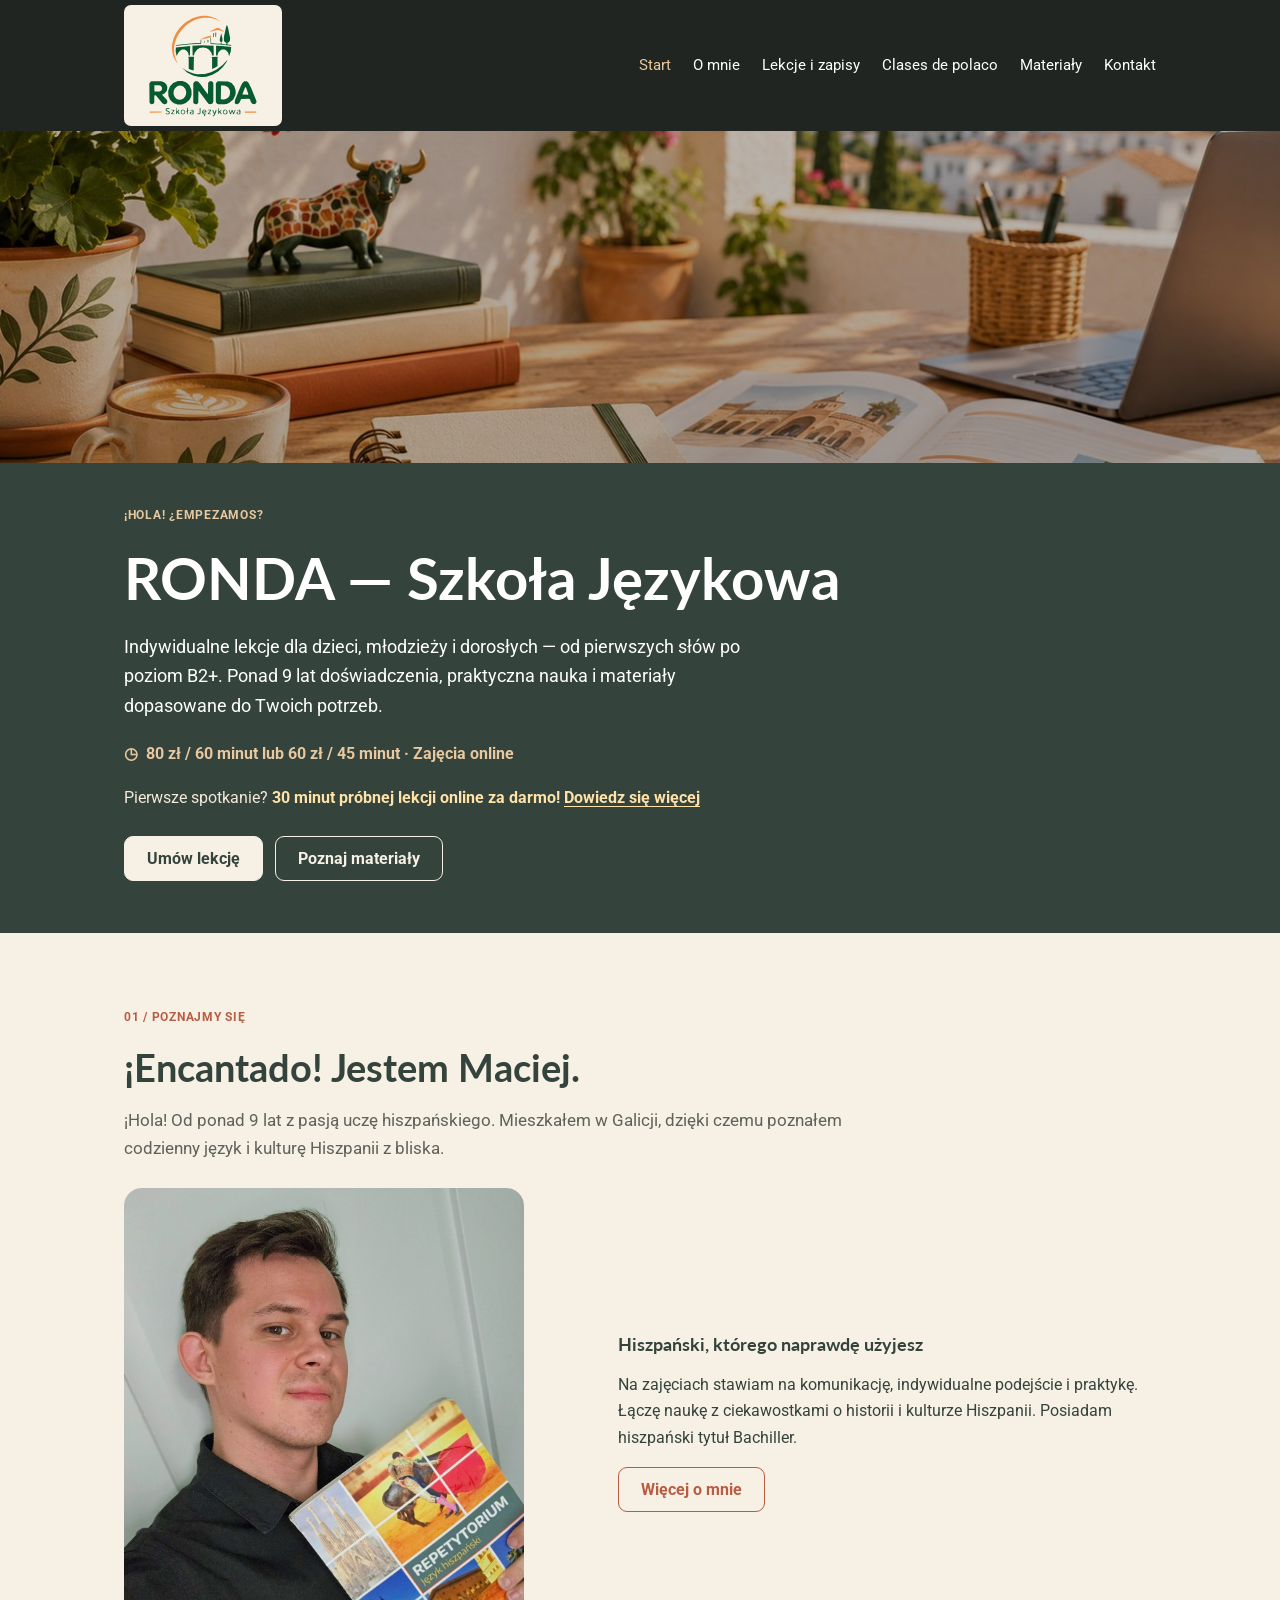
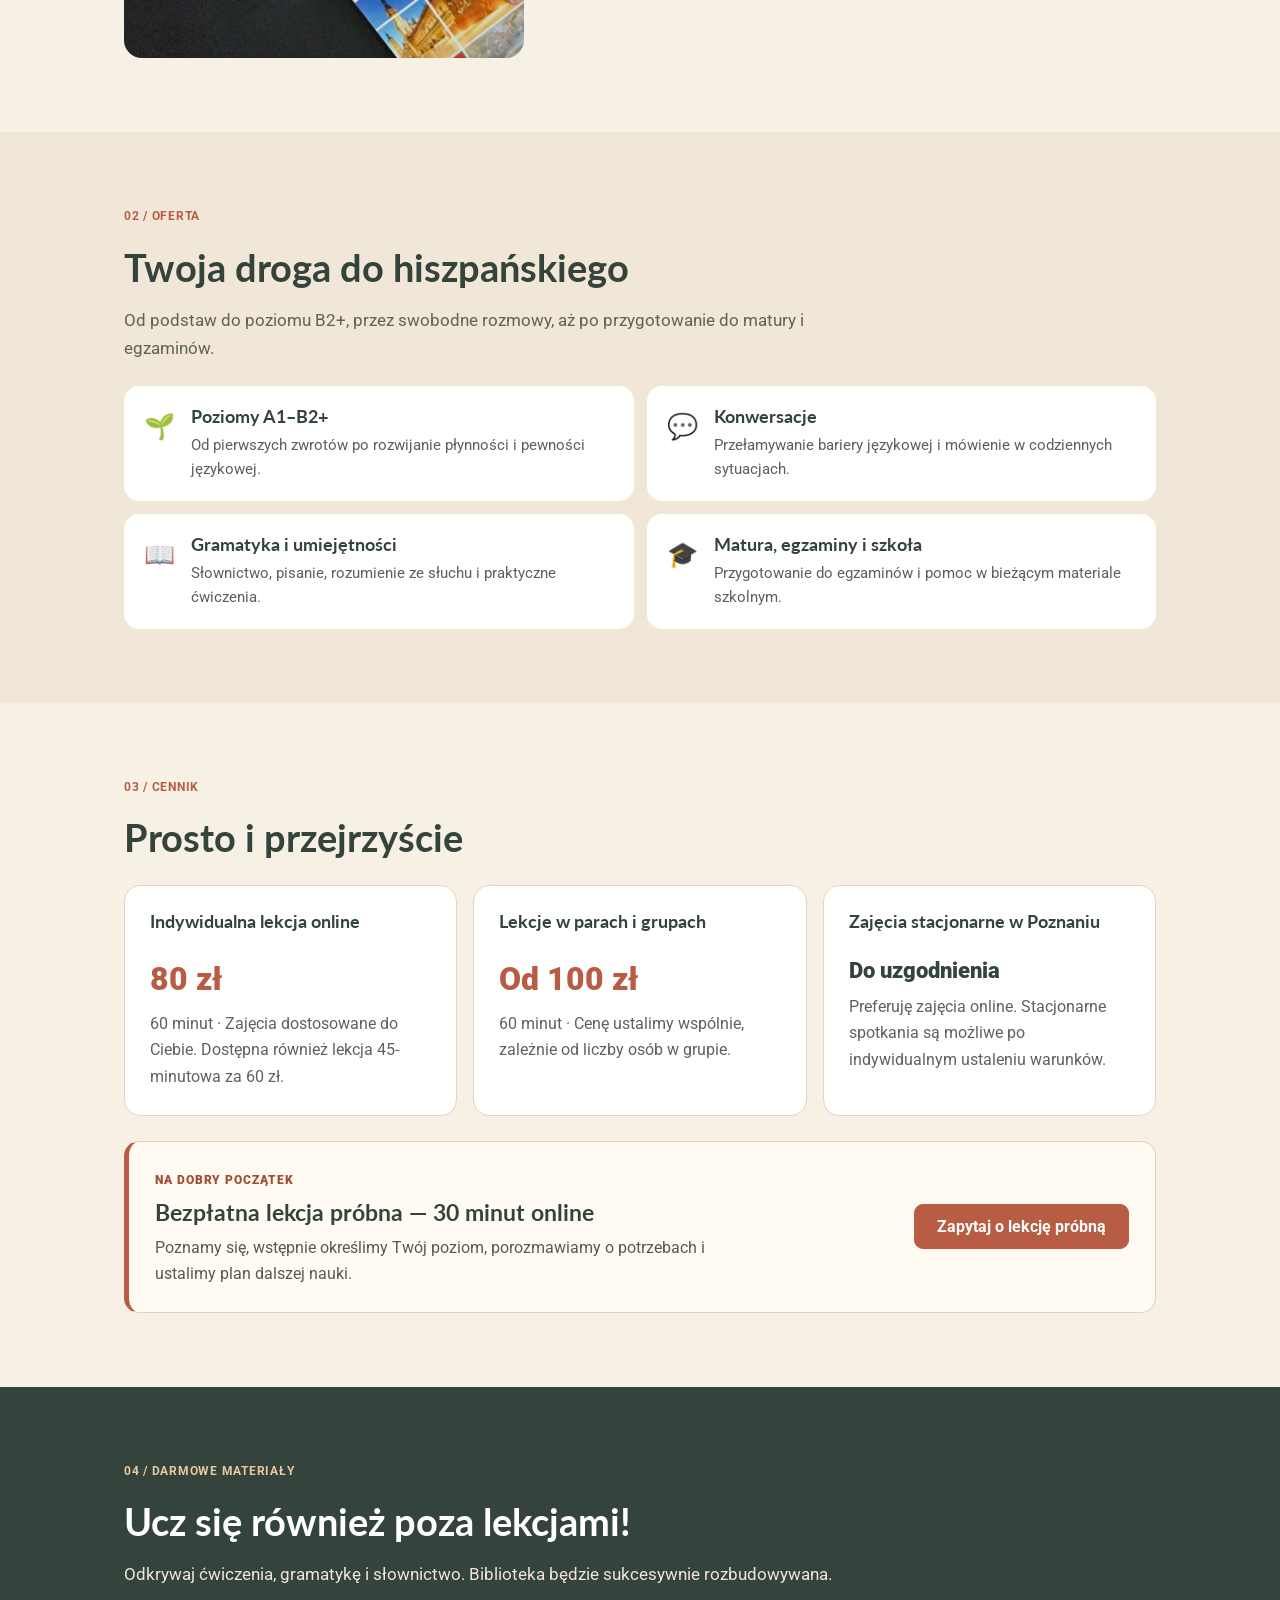
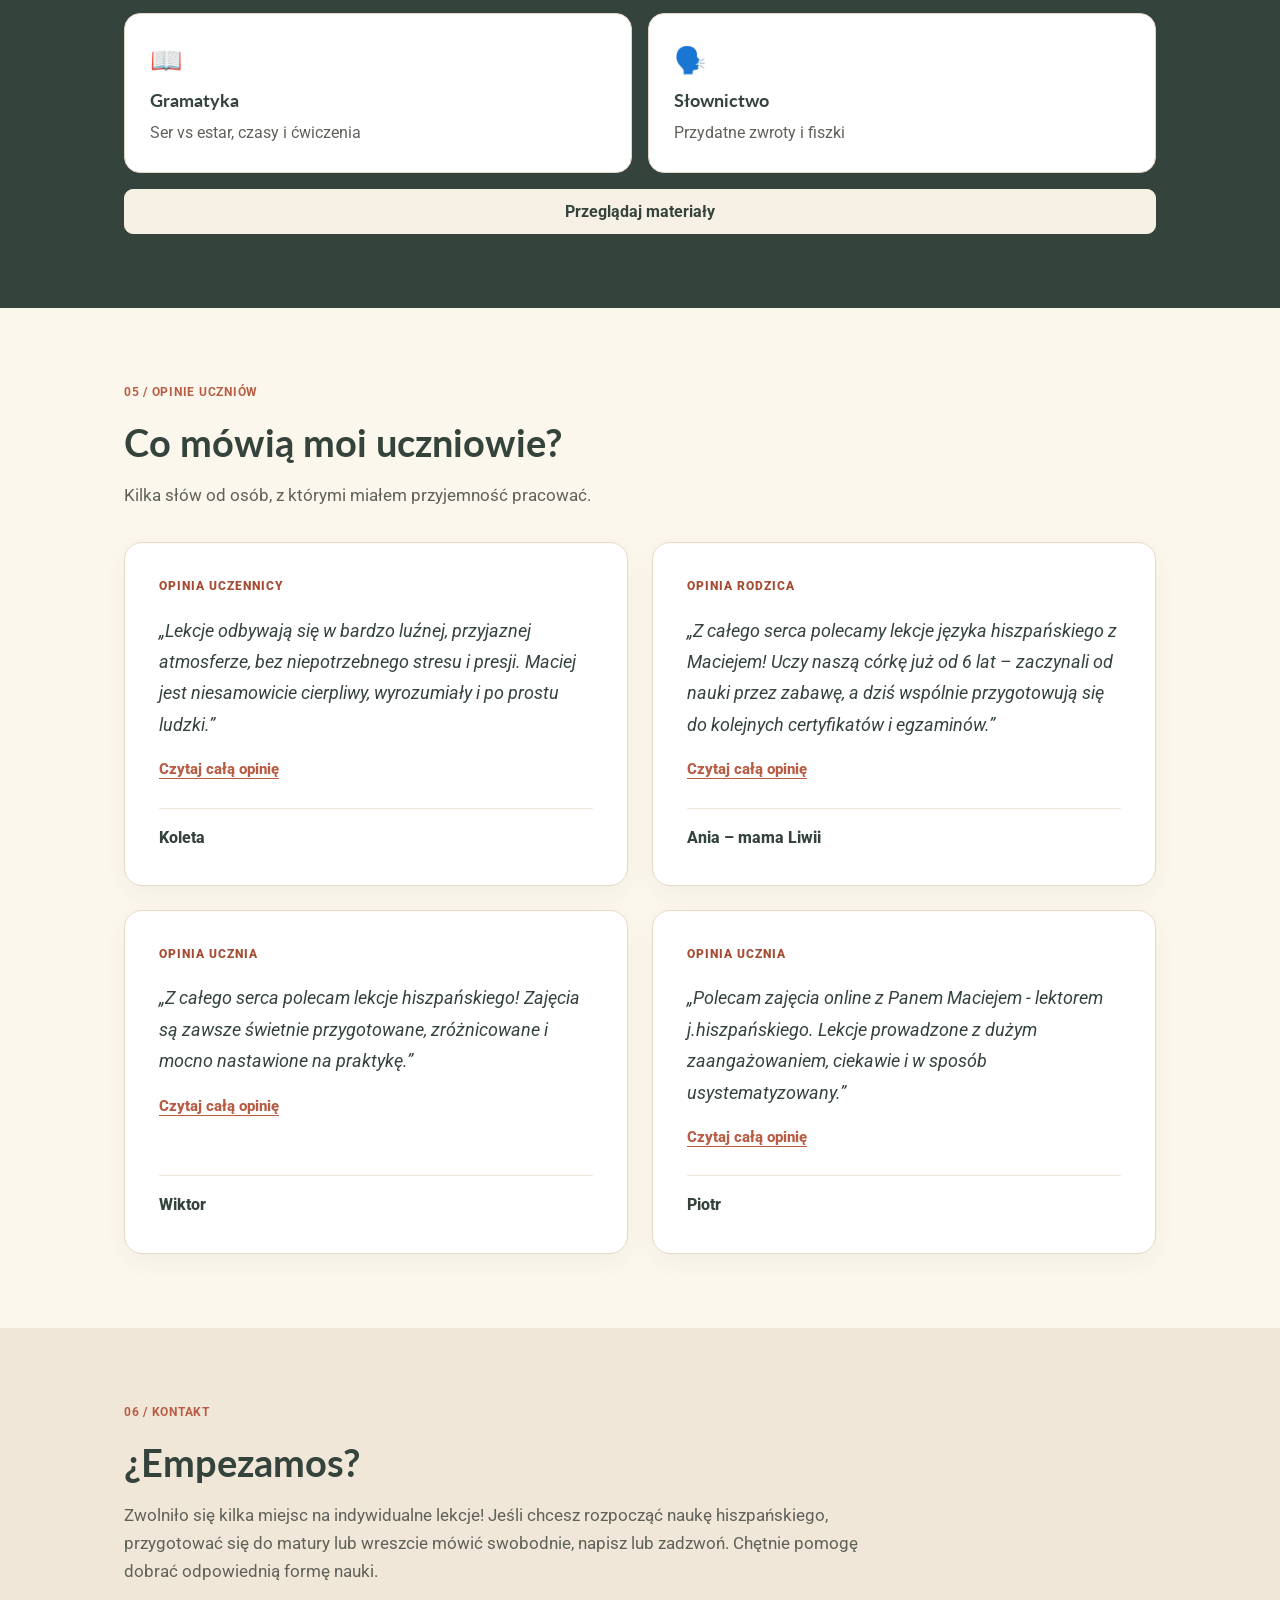
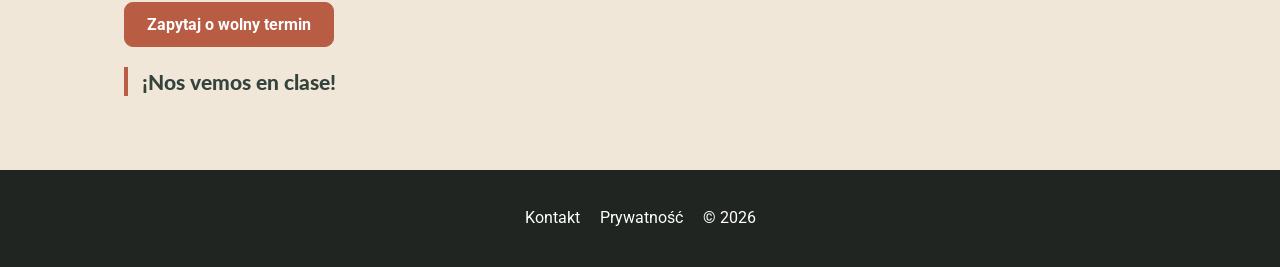
==== commit 95b30ffb: "Add Piotr student testimonial to RONDA homepage" ====
--- a/index.html
+++ b/index.html
@@ -1 +1 @@
-<!doctype html><html lang="pl"><head><meta charset="UTF-8"><meta name="viewport" content="width=device-width,initial-scale=1"><meta name="description" content="Indywidualne lekcje hiszpańskiego online: 80 zł za 60 minut lub 60 zł za 45 minut. Lekcje w parach i grupach od 100 zł za 60 minut. Bezpłatna lekcja próbna online 30 minut."><meta name="theme-color" content="#34443c"><title>Strona główna | RONDA — Szkoła Językowa</title><link rel="icon" href="assets/img/favicon.svg?v=20261110-ronda" type="image/svg+xml"><link rel="stylesheet" href="assets/css/style.css?v=20261110-ronda"></head><body><a class="skip" href="#main">Przejdź do treści</a><header class="header"><div class="wrap nav"><a class="brand" href="index.html"><img src="assets/img/logo-ronda.svg?v=20261110" alt="RONDA — Szkoła Językowa"></a><button id="menu-toggle" aria-label="Otwórz menu" aria-controls="main-nav" aria-expanded="false">☰</button><nav id="main-nav" aria-label="Menu główne"><a href="index.html" aria-current="page">Start</a><a href="o-mnie.html" >O mnie</a><a href="lekcje.html" >Lekcje i zapisy</a><a href="polaco.html" lang="es" title="Clases de polaco para hispanohablantes">Clases de polaco</a><a href="materialy.html" >Materiały</a><a href="kontakt.html" >Kontakt</a></nav></div></header><main id="main"><section class="hero"><div class="hero-photo" role="img" aria-label="Śródziemnomorskie miejsce do nauki hiszpańskiego"></div><div class="wrap hero-content"><p class="eyebrow">¡HOLA! ¿EMPEZAMOS?</p><h1>RONDA — Szkoła Językowa</h1><p>Indywidualne lekcje dla dzieci, młodzieży i dorosłych — od pierwszych słów po poziom B2+. Ponad 9 lat doświadczenia, praktyczna nauka i materiały dopasowane do Twoich potrzeb.</p><div class="hero-price">◷ &nbsp;80 zł / 60 minut lub 60 zł / 45 minut · Zajęcia online</div><p class="hero-trial">Pierwsze spotkanie? <strong>30 minut próbnej lekcji online za darmo!</strong> <a href="kontakt.html#lekcja-probna">Dowiedz się więcej</a></p><div class="actions"><a class="btn btn-light" href="kontakt.html#dane-kontaktowe">Umów lekcję</a><a class="btn btn-outline-light" href="materialy.html">Poznaj materiały</a></div></div></section><section class="section "><div class="wrap"><p class="eyebrow">01 / POZNAJMY SIĘ</p><h2>¡Encantado! Jestem Maciej.</h2><p class="lead">¡Hola! Od ponad 9 lat z pasją uczę hiszpańskiego. Mieszkałem w Galicji, dzięki czemu poznałem codzienny język i kulturę Hiszpanii z bliska.</p><div class="split"><img class="portrait" src="assets/img/maciej.jpg" alt="Maciej z podręcznikiem do nauki języka hiszpańskiego"><div><h3>Hiszpański, którego naprawdę użyjesz</h3><p>Na zajęciach stawiam na komunikację, indywidualne podejście i praktykę. Łączę naukę z ciekawostkami o historii i kulturze Hiszpanii. Posiadam hiszpański tytuł Bachiller.</p><a class="btn btn-line" href="o-mnie.html">Więcej o mnie</a></div></div></div></section><section class="section "><div class="wrap"><p class="eyebrow">02 / OFERTA</p><h2>Twoja droga do hiszpańskiego</h2><p class="lead">Od podstaw do poziomu B2+, przez swobodne rozmowy, aż po przygotowanie do matury i egzaminów.</p><div class="offer-grid"><div class="offer-card"><span class="offer-icon" aria-hidden="true">🌱</span><div><h3>Poziomy A1–B2+</h3><p>Od pierwszych zwrotów po rozwijanie płynności i pewności językowej.</p></div></div><div class="offer-card"><span class="offer-icon" aria-hidden="true">💬</span><div><h3>Konwersacje</h3><p>Przełamywanie bariery językowej i mówienie w codziennych sytuacjach.</p></div></div><div class="offer-card"><span class="offer-icon" aria-hidden="true">📖</span><div><h3>Gramatyka i umiejętności</h3><p>Słownictwo, pisanie, rozumienie ze słuchu i praktyczne ćwiczenia.</p></div></div><div class="offer-card"><span class="offer-icon" aria-hidden="true">🎓</span><div><h3>Matura, egzaminy i szkoła</h3><p>Przygotowanie do egzaminów i pomoc w bieżącym materiale szkolnym.</p></div></div></div></div></section><section class="section "><div class="wrap"><p class="eyebrow">03 / CENNIK</p><h2>Prosto i przejrzyście</h2><p class="lead"></p><div class="cards three"><article class="price-card"><h3>Indywidualna lekcja online</h3><p class="price">80 zł</p><p>60 minut · Zajęcia dostosowane do Ciebie. Dostępna również lekcja 45-minutowa za 60 zł.</p></article><article class="price-card"><h3>Lekcje w parach i grupach</h3><p class="price">Od 100 zł</p><p>60 minut · Cenę ustalimy wspólnie, zależnie od liczby osób w grupie.</p></article><article class="price-card"><h3>Zajęcia stacjonarne w Poznaniu</h3><p class="price alt">Do uzgodnienia</p><p>Preferuję zajęcia online. Stacjonarne spotkania są możliwe po indywidualnym ustaleniu warunków.</p></article></div><aside class="trial-promo" aria-label="Bezpłatna lekcja próbna"><div><span class="trial-label">NA DOBRY POCZĄTEK</span><h3>Bezpłatna lekcja próbna — 30 minut online</h3><p>Poznamy się, wstępnie określimy Twój poziom, porozmawiamy o potrzebach i ustalimy plan dalszej nauki.</p></div><a class="btn" href="kontakt.html#dane-kontaktowe">Zapytaj o lekcję próbną</a></aside></div></section><section class="section dark"><div class="wrap"><p class="eyebrow">04 / DARMOWE MATERIAŁY</p><h2>Ucz się również poza lekcjami!</h2><p class="lead">Odkrywaj ćwiczenia, gramatykę i słownictwo. Biblioteka będzie sukcesywnie rozbudowywana.</p><div class="cards two"><a class="tile" href="materialy.html?temat=gramatyka"><span>📖</span><h3>Gramatyka</h3><p>Ser vs estar, czasy i ćwiczenia</p></a><a class="tile" href="materialy.html?temat=slownictwo"><span>🗣️</span><h3>Słownictwo</h3><p>Przydatne zwroty i fiszki</p></a></div><a class="btn btn-light full" href="materialy.html">Przeglądaj materiały</a></div></section><section class="section testimonials-section" id="opinie" aria-labelledby="testimonials-title"><div class="wrap"><p class="eyebrow">05 / OPINIE UCZNIÓW</p><h2 id="testimonials-title">Co mówią moi uczniowie?</h2><p class="lead testimonials-lead">Kilka słów od osób, z którymi miałem przyjemność pracować.</p><div class="testimonials-grid"><article class="testimonial-card"><span class="testimonial-kicker">OPINIA UCZENNICY</span><details class="testimonial-details"><summary><span class="testimonial-excerpt">„Lekcje odbywają się w bardzo luźnej, przyjaznej atmosferze, bez niepotrzebnego stresu i presji. Maciej jest niesamowicie cierpliwy, wyrozumiały i po prostu ludzki.”</span><span class="testimonial-action"><span class="testimonial-action-open">Czytaj całą opinię</span><span class="testimonial-action-close">Zwiń opinię</span></span></summary><blockquote class="testimonial-full"><p>„Lekcje odbywają się w bardzo luźnej, przyjaznej atmosferze, bez niepotrzebnego stresu i presji. Maciej jest niesamowicie cierpliwy, wyrozumiały i po prostu ludzki. Można się dogadać, zmienić plany, przełożyć coś, kiedy życie trochę pokrzyżuje szyki, i zawsze spotyka się to ze zrozumieniem. Nie ma nerwów, zniecierpliwienia ani poczucia, że za coś trzeba przepraszać. Do tego ziomalskie podejście, dzięki któremu nauka jest przyjemnością. Super człowiek i świetny nauczyciel. Polecam z całego serca!”</p></blockquote></details><cite class="testimonial-author">Koleta</cite></article><article class="testimonial-card"><span class="testimonial-kicker">OPINIA RODZICA</span><details class="testimonial-details"><summary><span class="testimonial-excerpt">„Z całego serca polecamy lekcje języka hiszpańskiego z Maciejem! Uczy naszą córkę już od 6 lat – zaczynali od nauki przez zabawę, a dziś wspólnie przygotowują się do kolejnych certyfikatów i egzaminów.”</span><span class="testimonial-action"><span class="testimonial-action-open">Czytaj całą opinię</span><span class="testimonial-action-close">Zwiń opinię</span></span></summary><blockquote class="testimonial-full"><p>„Z całego serca polecamy lekcje języka hiszpańskiego z Maciejem! Uczy naszą córkę już od 6 lat – zaczynali od nauki przez zabawę, a dziś wspólnie przygotowują się do kolejnych certyfikatów i egzaminów.</p><p>Maciej jest niezwykle cierpliwy, uważny i metodyczny. Dużą wagę przykłada do dokładnego wyjaśniania zagadnień, utrwalania nowego materiału i regularnych powtórek. Jednocześnie potrafi doskonale dopasować metody pracy do wieku, potrzeb i możliwości dziecka. Korzysta z różnorodnych materiałów i pomocy dydaktycznych – podręczników, ćwiczeń, kart pracy, quizów, filmików, książek czy krzyżówek. Co jednak szczególnie cenne, potrafi wyjść poza tradycyjne ramy lekcji i przenieść naukę do codziennego życia. Oklejanie przedmiotów w pokoju hiszpańskimi nazwami, aby utrwalić słownictwo, czy wspólny spacer po okolicy, podczas którego dziecko opisywało drogę i kierunki po hiszpańsku, to tylko niektóre z pomysłów, dzięki którym nauka staje się ciekawa, naturalna i naprawdę angażująca.</p><p>Świetnie motywuje, docenia postępy, a jednocześnie konstruktywnie wskazuje obszary do dalszej pracy. Co najważniejsze, nasza córka po sześciu latach nadal z przyjemnością czeka na kolejne lekcje. W jej opinii Maciej jest „genialnym nauczycielem” – a z ust nastolatki to naprawdę wyjątkowy komplement!</p><p>Polecamy Macieja z pełnym przekonaniem każdemu, kto szuka zaangażowanego, profesjonalnego nauczyciela, który nie tylko skutecznie uczy języka, ale także potrafi zarazić nim swoją pasją!”</p></blockquote></details><cite class="testimonial-author">Ania – mama Liwii</cite></article><article class="testimonial-card"><span class="testimonial-kicker">OPINIA UCZNIA</span><details class="testimonial-details"><summary><span class="testimonial-excerpt">„Z całego serca polecam lekcje hiszpańskiego! Zajęcia są zawsze świetnie przygotowane, zróżnicowane i mocno nastawione na praktykę.”</span><span class="testimonial-action"><span class="testimonial-action-open">Czytaj całą opinię</span><span class="testimonial-action-close">Zwiń opinię</span></span></summary><blockquote class="testimonial-full"><p>„Z całego serca polecam lekcje hiszpańskiego! Zajęcia są zawsze świetnie przygotowane, zróżnicowane i mocno nastawione na praktykę. Maciej ma wspaniałe podejście, potrafi świetnie zmotywować i tłumaczy nawet trudniejsze zagadnienia w prosty sposób. Atmosfera jest bardzo swobodna, co całkowicie pomaga przełamać barierę językową. Widzę u siebie ogromne postępy i z przyjemnością kontynuuję naukę.”</p></blockquote></details><cite class="testimonial-author">Wiktor</cite></article></div></div></section><section class="section "><div class="wrap"><p class="eyebrow">06 / KONTAKT</p><h2>¿Empezamos?</h2><p class="lead">Zwolniło się kilka miejsc na indywidualne lekcje! Jeśli chcesz rozpocząć naukę hiszpańskiego, przygotować się do matury lub wreszcie mówić swobodnie, napisz lub zadzwoń. Chętnie pomogę dobrać odpowiednią formę nauki.</p><a class="btn" href="kontakt.html#dane-kontaktowe">Zapytaj o wolny termin</a><p class="contact-tagline">¡Nos vemos en clase!</p></div></section></main><footer><div class="wrap footer-inner"><div class="foot-links"><a href="kontakt.html">Kontakt</a><a href="polityka-prywatnosci.html">Prywatność</a><span>© <span id="year">2026</span></span></div></div></footer><script src="assets/js/main.js?v=20261109-opinie-karty" defer></script></body></html>+<!doctype html><html lang="pl"><head><meta charset="UTF-8"><meta name="viewport" content="width=device-width,initial-scale=1"><meta name="description" content="Indywidualne lekcje hiszpańskiego online: 80 zł za 60 minut lub 60 zł za 45 minut. Lekcje w parach i grupach od 100 zł za 60 minut. Bezpłatna lekcja próbna online 30 minut."><meta name="theme-color" content="#34443c"><title>Strona główna | RONDA — Szkoła Językowa</title><link rel="icon" href="assets/img/favicon.svg?v=20261110-ronda" type="image/svg+xml"><link rel="stylesheet" href="assets/css/style.css?v=20261110-ronda"></head><body><a class="skip" href="#main">Przejdź do treści</a><header class="header"><div class="wrap nav"><a class="brand" href="index.html"><img src="assets/img/logo-ronda.svg?v=20261110" alt="RONDA — Szkoła Językowa"></a><button id="menu-toggle" aria-label="Otwórz menu" aria-controls="main-nav" aria-expanded="false">☰</button><nav id="main-nav" aria-label="Menu główne"><a href="index.html" aria-current="page">Start</a><a href="o-mnie.html" >O mnie</a><a href="lekcje.html" >Lekcje i zapisy</a><a href="polaco.html" lang="es" title="Clases de polaco para hispanohablantes">Clases de polaco</a><a href="materialy.html" >Materiały</a><a href="kontakt.html" >Kontakt</a></nav></div></header><main id="main"><section class="hero"><div class="hero-photo" role="img" aria-label="Śródziemnomorskie miejsce do nauki hiszpańskiego"></div><div class="wrap hero-content"><p class="eyebrow">¡HOLA! ¿EMPEZAMOS?</p><h1>RONDA — Szkoła Językowa</h1><p>Indywidualne lekcje dla dzieci, młodzieży i dorosłych — od pierwszych słów po poziom B2+. Ponad 9 lat doświadczenia, praktyczna nauka i materiały dopasowane do Twoich potrzeb.</p><div class="hero-price">◷ &nbsp;80 zł / 60 minut lub 60 zł / 45 minut · Zajęcia online</div><p class="hero-trial">Pierwsze spotkanie? <strong>30 minut próbnej lekcji online za darmo!</strong> <a href="kontakt.html#lekcja-probna">Dowiedz się więcej</a></p><div class="actions"><a class="btn btn-light" href="kontakt.html#dane-kontaktowe">Umów lekcję</a><a class="btn btn-outline-light" href="materialy.html">Poznaj materiały</a></div></div></section><section class="section "><div class="wrap"><p class="eyebrow">01 / POZNAJMY SIĘ</p><h2>¡Encantado! Jestem Maciej.</h2><p class="lead">¡Hola! Od ponad 9 lat z pasją uczę hiszpańskiego. Mieszkałem w Galicji, dzięki czemu poznałem codzienny język i kulturę Hiszpanii z bliska.</p><div class="split"><img class="portrait" src="assets/img/maciej.jpg" alt="Maciej z podręcznikiem do nauki języka hiszpańskiego"><div><h3>Hiszpański, którego naprawdę użyjesz</h3><p>Na zajęciach stawiam na komunikację, indywidualne podejście i praktykę. Łączę naukę z ciekawostkami o historii i kulturze Hiszpanii. Posiadam hiszpański tytuł Bachiller.</p><a class="btn btn-line" href="o-mnie.html">Więcej o mnie</a></div></div></div></section><section class="section "><div class="wrap"><p class="eyebrow">02 / OFERTA</p><h2>Twoja droga do hiszpańskiego</h2><p class="lead">Od podstaw do poziomu B2+, przez swobodne rozmowy, aż po przygotowanie do matury i egzaminów.</p><div class="offer-grid"><div class="offer-card"><span class="offer-icon" aria-hidden="true">🌱</span><div><h3>Poziomy A1–B2+</h3><p>Od pierwszych zwrotów po rozwijanie płynności i pewności językowej.</p></div></div><div class="offer-card"><span class="offer-icon" aria-hidden="true">💬</span><div><h3>Konwersacje</h3><p>Przełamywanie bariery językowej i mówienie w codziennych sytuacjach.</p></div></div><div class="offer-card"><span class="offer-icon" aria-hidden="true">📖</span><div><h3>Gramatyka i umiejętności</h3><p>Słownictwo, pisanie, rozumienie ze słuchu i praktyczne ćwiczenia.</p></div></div><div class="offer-card"><span class="offer-icon" aria-hidden="true">🎓</span><div><h3>Matura, egzaminy i szkoła</h3><p>Przygotowanie do egzaminów i pomoc w bieżącym materiale szkolnym.</p></div></div></div></div></section><section class="section "><div class="wrap"><p class="eyebrow">03 / CENNIK</p><h2>Prosto i przejrzyście</h2><p class="lead"></p><div class="cards three"><article class="price-card"><h3>Indywidualna lekcja online</h3><p class="price">80 zł</p><p>60 minut · Zajęcia dostosowane do Ciebie. Dostępna również lekcja 45-minutowa za 60 zł.</p></article><article class="price-card"><h3>Lekcje w parach i grupach</h3><p class="price">Od 100 zł</p><p>60 minut · Cenę ustalimy wspólnie, zależnie od liczby osób w grupie.</p></article><article class="price-card"><h3>Zajęcia stacjonarne w Poznaniu</h3><p class="price alt">Do uzgodnienia</p><p>Preferuję zajęcia online. Stacjonarne spotkania są możliwe po indywidualnym ustaleniu warunków.</p></article></div><aside class="trial-promo" aria-label="Bezpłatna lekcja próbna"><div><span class="trial-label">NA DOBRY POCZĄTEK</span><h3>Bezpłatna lekcja próbna — 30 minut online</h3><p>Poznamy się, wstępnie określimy Twój poziom, porozmawiamy o potrzebach i ustalimy plan dalszej nauki.</p></div><a class="btn" href="kontakt.html#dane-kontaktowe">Zapytaj o lekcję próbną</a></aside></div></section><section class="section dark"><div class="wrap"><p class="eyebrow">04 / DARMOWE MATERIAŁY</p><h2>Ucz się również poza lekcjami!</h2><p class="lead">Odkrywaj ćwiczenia, gramatykę i słownictwo. Biblioteka będzie sukcesywnie rozbudowywana.</p><div class="cards two"><a class="tile" href="materialy.html?temat=gramatyka"><span>📖</span><h3>Gramatyka</h3><p>Ser vs estar, czasy i ćwiczenia</p></a><a class="tile" href="materialy.html?temat=slownictwo"><span>🗣️</span><h3>Słownictwo</h3><p>Przydatne zwroty i fiszki</p></a></div><a class="btn btn-light full" href="materialy.html">Przeglądaj materiały</a></div></section><section class="section testimonials-section" id="opinie" aria-labelledby="testimonials-title"><div class="wrap"><p class="eyebrow">05 / OPINIE UCZNIÓW</p><h2 id="testimonials-title">Co mówią moi uczniowie?</h2><p class="lead testimonials-lead">Kilka słów od osób, z którymi miałem przyjemność pracować.</p><div class="testimonials-grid"><article class="testimonial-card"><span class="testimonial-kicker">OPINIA UCZENNICY</span><details class="testimonial-details"><summary><span class="testimonial-excerpt">„Lekcje odbywają się w bardzo luźnej, przyjaznej atmosferze, bez niepotrzebnego stresu i presji. Maciej jest niesamowicie cierpliwy, wyrozumiały i po prostu ludzki.”</span><span class="testimonial-action"><span class="testimonial-action-open">Czytaj całą opinię</span><span class="testimonial-action-close">Zwiń opinię</span></span></summary><blockquote class="testimonial-full"><p>„Lekcje odbywają się w bardzo luźnej, przyjaznej atmosferze, bez niepotrzebnego stresu i presji. Maciej jest niesamowicie cierpliwy, wyrozumiały i po prostu ludzki. Można się dogadać, zmienić plany, przełożyć coś, kiedy życie trochę pokrzyżuje szyki, i zawsze spotyka się to ze zrozumieniem. Nie ma nerwów, zniecierpliwienia ani poczucia, że za coś trzeba przepraszać. Do tego ziomalskie podejście, dzięki któremu nauka jest przyjemnością. Super człowiek i świetny nauczyciel. Polecam z całego serca!”</p></blockquote></details><cite class="testimonial-author">Koleta</cite></article><article class="testimonial-card"><span class="testimonial-kicker">OPINIA RODZICA</span><details class="testimonial-details"><summary><span class="testimonial-excerpt">„Z całego serca polecamy lekcje języka hiszpańskiego z Maciejem! Uczy naszą córkę już od 6 lat – zaczynali od nauki przez zabawę, a dziś wspólnie przygotowują się do kolejnych certyfikatów i egzaminów.”</span><span class="testimonial-action"><span class="testimonial-action-open">Czytaj całą opinię</span><span class="testimonial-action-close">Zwiń opinię</span></span></summary><blockquote class="testimonial-full"><p>„Z całego serca polecamy lekcje języka hiszpańskiego z Maciejem! Uczy naszą córkę już od 6 lat – zaczynali od nauki przez zabawę, a dziś wspólnie przygotowują się do kolejnych certyfikatów i egzaminów.</p><p>Maciej jest niezwykle cierpliwy, uważny i metodyczny. Dużą wagę przykłada do dokładnego wyjaśniania zagadnień, utrwalania nowego materiału i regularnych powtórek. Jednocześnie potrafi doskonale dopasować metody pracy do wieku, potrzeb i możliwości dziecka. Korzysta z różnorodnych materiałów i pomocy dydaktycznych – podręczników, ćwiczeń, kart pracy, quizów, filmików, książek czy krzyżówek. Co jednak szczególnie cenne, potrafi wyjść poza tradycyjne ramy lekcji i przenieść naukę do codziennego życia. Oklejanie przedmiotów w pokoju hiszpańskimi nazwami, aby utrwalić słownictwo, czy wspólny spacer po okolicy, podczas którego dziecko opisywało drogę i kierunki po hiszpańsku, to tylko niektóre z pomysłów, dzięki którym nauka staje się ciekawa, naturalna i naprawdę angażująca.</p><p>Świetnie motywuje, docenia postępy, a jednocześnie konstruktywnie wskazuje obszary do dalszej pracy. Co najważniejsze, nasza córka po sześciu latach nadal z przyjemnością czeka na kolejne lekcje. W jej opinii Maciej jest „genialnym nauczycielem” – a z ust nastolatki to naprawdę wyjątkowy komplement!</p><p>Polecamy Macieja z pełnym przekonaniem każdemu, kto szuka zaangażowanego, profesjonalnego nauczyciela, który nie tylko skutecznie uczy języka, ale także potrafi zarazić nim swoją pasją!”</p></blockquote></details><cite class="testimonial-author">Ania – mama Liwii</cite></article><article class="testimonial-card"><span class="testimonial-kicker">OPINIA UCZNIA</span><details class="testimonial-details"><summary><span class="testimonial-excerpt">„Z całego serca polecam lekcje hiszpańskiego! Zajęcia są zawsze świetnie przygotowane, zróżnicowane i mocno nastawione na praktykę.”</span><span class="testimonial-action"><span class="testimonial-action-open">Czytaj całą opinię</span><span class="testimonial-action-close">Zwiń opinię</span></span></summary><blockquote class="testimonial-full"><p>„Z całego serca polecam lekcje hiszpańskiego! Zajęcia są zawsze świetnie przygotowane, zróżnicowane i mocno nastawione na praktykę. Maciej ma wspaniałe podejście, potrafi świetnie zmotywować i tłumaczy nawet trudniejsze zagadnienia w prosty sposób. Atmosfera jest bardzo swobodna, co całkowicie pomaga przełamać barierę językową. Widzę u siebie ogromne postępy i z przyjemnością kontynuuję naukę.”</p></blockquote></details><cite class="testimonial-author">Wiktor</cite></article><article class="testimonial-card"><span class="testimonial-kicker">OPINIA UCZNIA</span><details class="testimonial-details"><summary><span class="testimonial-excerpt">„Polecam zajęcia online z Panem Maciejem - lektorem j.hiszpańskiego. Lekcje prowadzone z dużym zaangażowaniem, ciekawie i w sposób usystematyzowany.”</span><span class="testimonial-action"><span class="testimonial-action-open">Czytaj całą opinię</span><span class="testimonial-action-close">Zwiń opinię</span></span></summary><blockquote class="testimonial-full"><p>„Polecam zajęcia online z Panem Maciejem - lektorem j.hiszpańskiego. Lekcje prowadzone z dużym zaangażowaniem, ciekawie i w sposób usystematyzowany. P. Maciej dostosowuje program nauki do indywidualnych potrzeb ucznia.”</p></blockquote></details><cite class="testimonial-author">Piotr</cite></article></div></div></section><section class="section "><div class="wrap"><p class="eyebrow">06 / KONTAKT</p><h2>¿Empezamos?</h2><p class="lead">Zwolniło się kilka miejsc na indywidualne lekcje! Jeśli chcesz rozpocząć naukę hiszpańskiego, przygotować się do matury lub wreszcie mówić swobodnie, napisz lub zadzwoń. Chętnie pomogę dobrać odpowiednią formę nauki.</p><a class="btn" href="kontakt.html#dane-kontaktowe">Zapytaj o wolny termin</a><p class="contact-tagline">¡Nos vemos en clase!</p></div></section></main><footer><div class="wrap footer-inner"><div class="foot-links"><a href="kontakt.html">Kontakt</a><a href="polityka-prywatnosci.html">Prywatność</a><span>© <span id="year">2026</span></span></div></div></footer><script src="assets/js/main.js?v=20261109-opinie-karty" defer></script></body></html>
